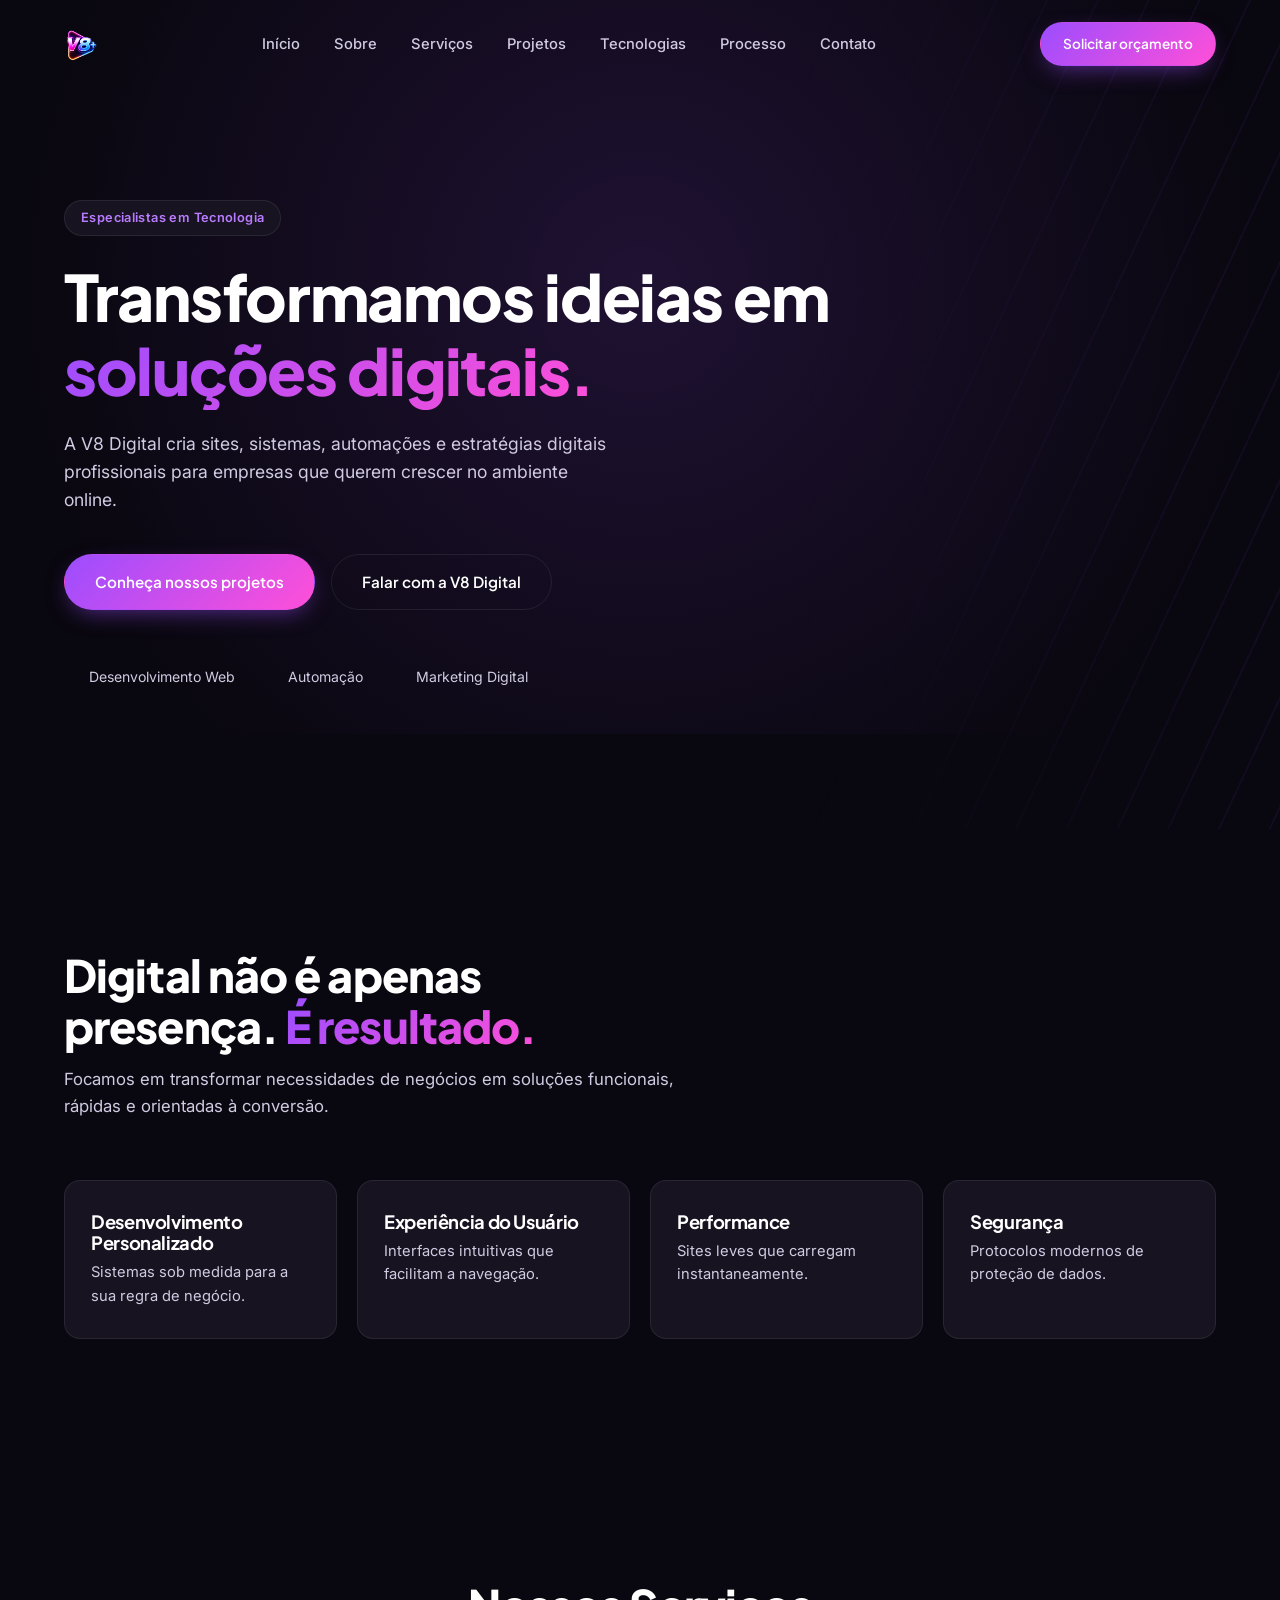
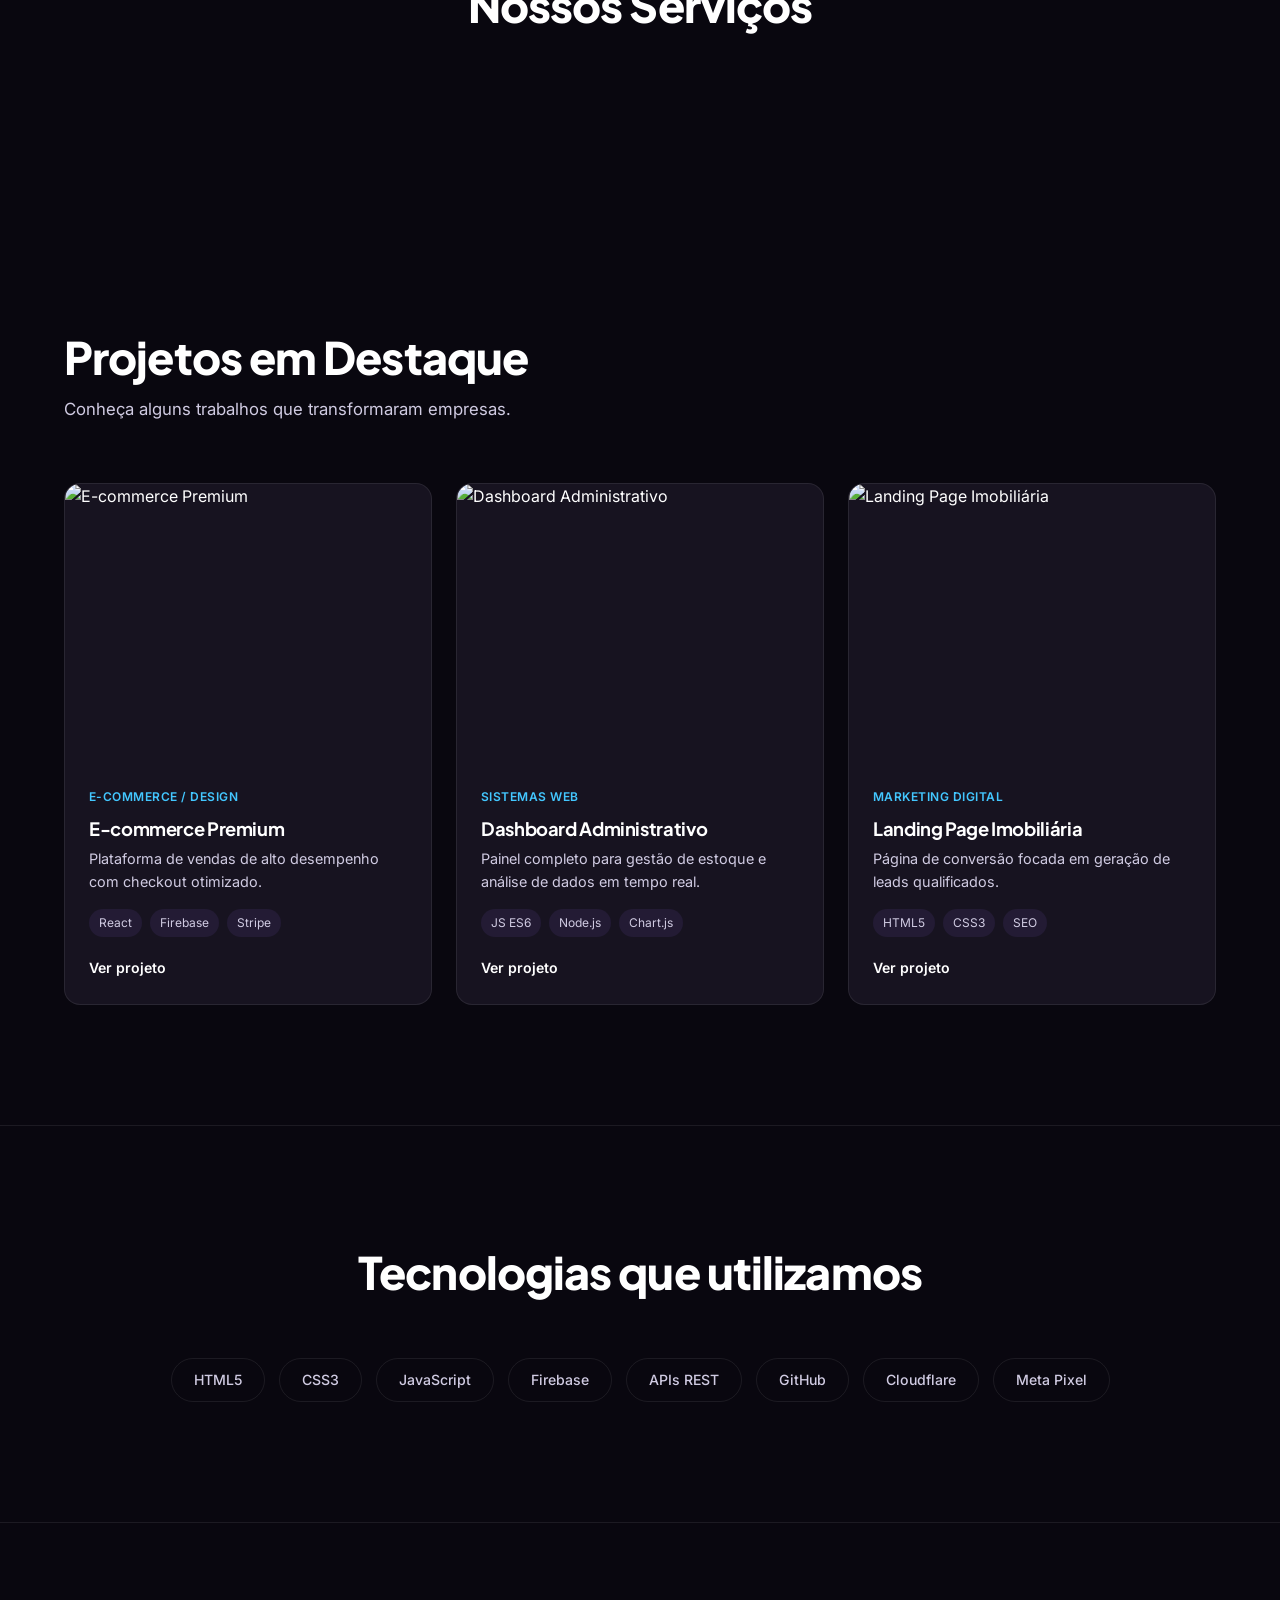
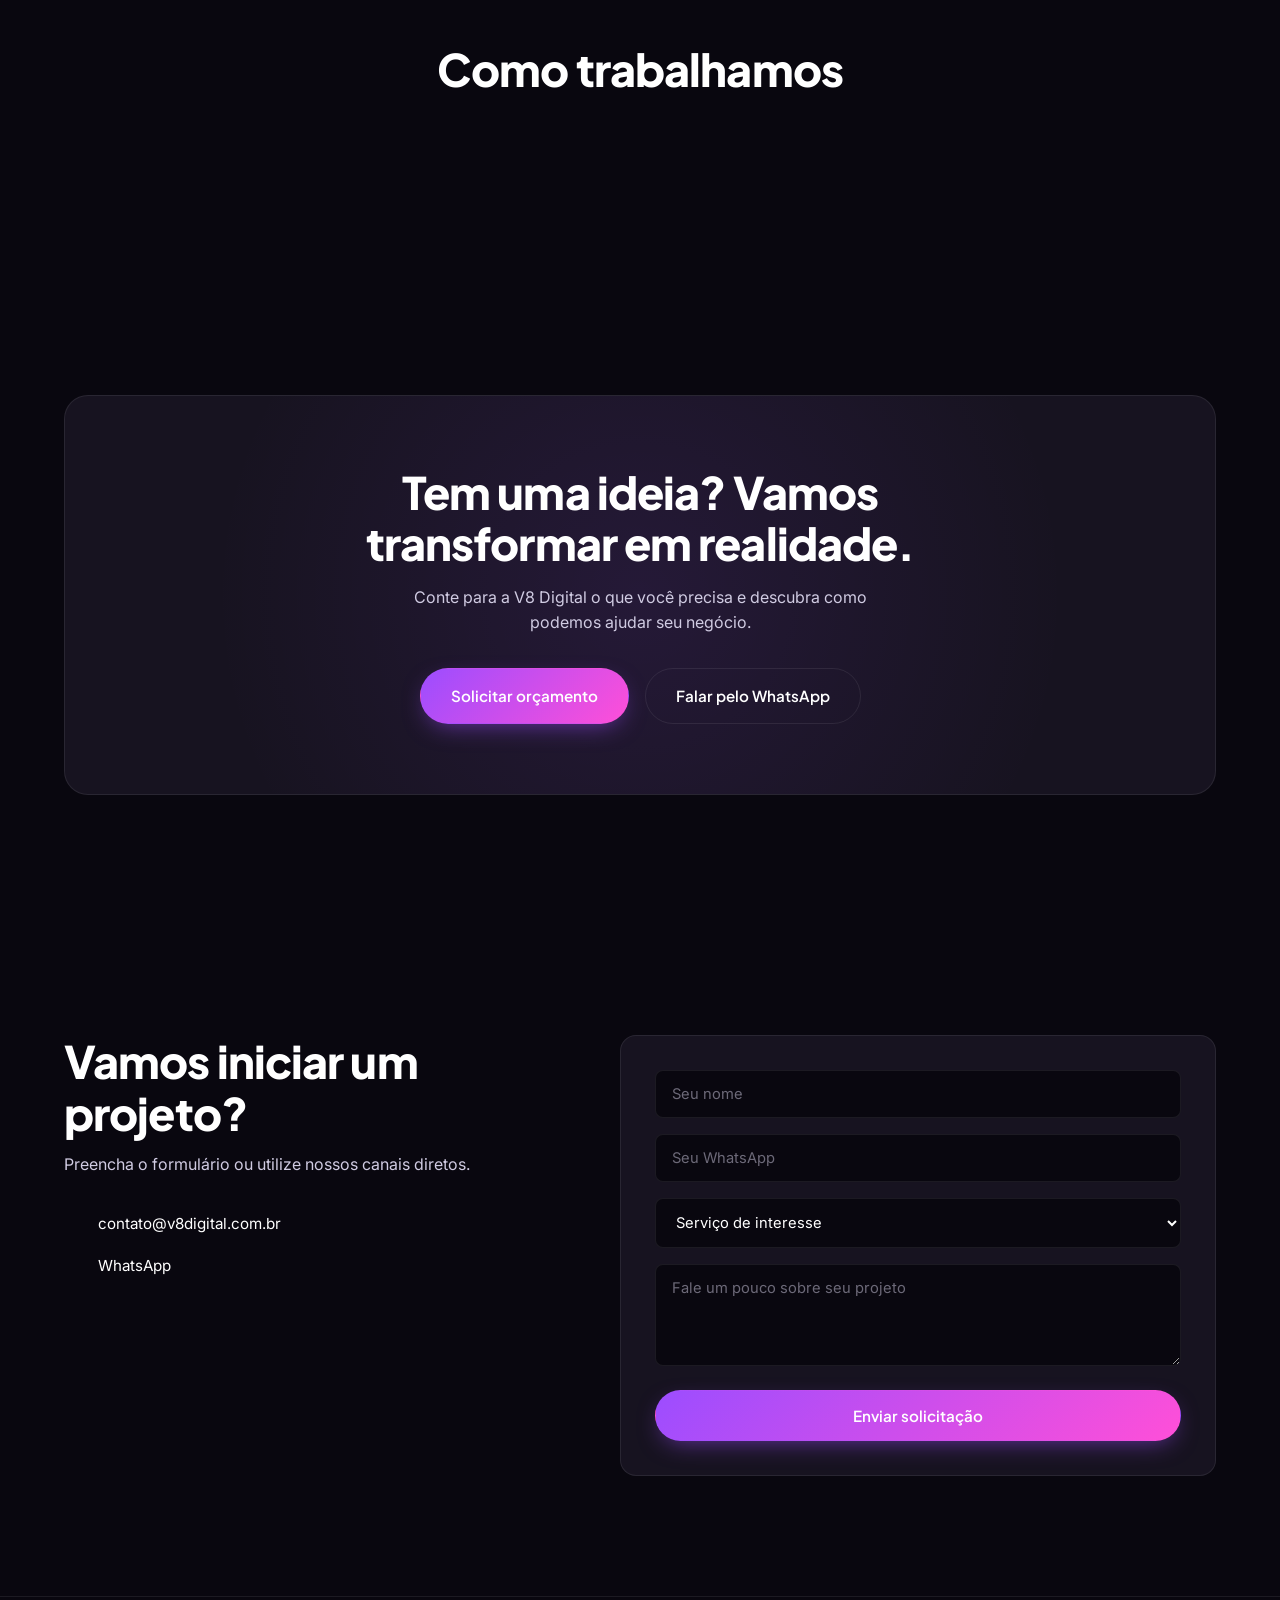
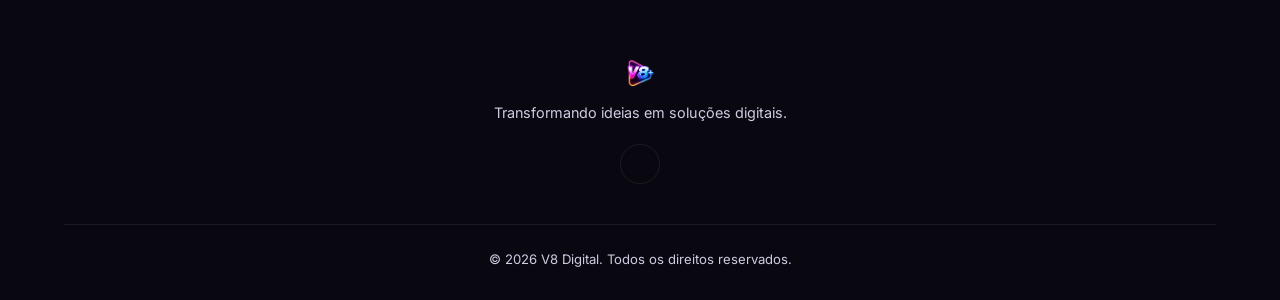
==== index.html @ ffab00d4 "Add files via upload" ====
<!DOCTYPE html>
<html lang="pt-br">
<head>
    <meta charset="UTF-8">
    <meta name="viewport" content="width=device-width, initial-scale=1.0">
    <title>V8 Digital | Transformando ideias em soluções digitais</title>
    <meta name="description" content="A V8 Digital cria sites, sistemas, automações e estratégias digitais profissionais para empresas que querem crescer no ambiente online.">
    
    <!-- Favicon -->
    <link rel="icon" type="image/png" href="assets/logo/v8p.png">

    <!-- Fonts -->
    <link rel="preconnect" href="https://fonts.googleapis.com">
    <link rel="preconnect" href="https://fonts.gstatic.com" crossorigin>
    <link href="https://fonts.googleapis.com/css2?family=Inter:wght@300;400;600;700&family=Plus+Jakarta+Sans:wght@400;500;700;800&display=swap" rel="stylesheet">

    <!-- CSS -->
    <link rel="stylesheet" href="css/variables.css">
    <link rel="stylesheet" href="css/style.css">
    <link rel="stylesheet" href="css/responsive.css">

    <!-- Icons (Lucide para modernidade) -->
    <script src="https://unpkg.com/lucide@latest"></script>
</head>
<body>

    <header id="header">
        <div class="container">
            <a href="#" class="logo">
                <img src="assets/logo/v8p.png" alt="V8 Digital Logo">
            </a>

            <nav id="nav-menu">
                <ul>
                    <li><a href="#inicio">Início</a></li>
                    <li><a href="#sobre">Sobre</a></li>
                    <li><a href="#servicos">Serviços</a></li>
                    <li><a href="#projetos">Projetos</a></li>
                    <li><a href="#tecnologias">Tecnologias</a></li>
                    <li><a href="#processo">Processo</a></li>
                    <li><a href="#contato">Contato</a></li>
                </ul>
            </nav>

            <div class="header-actions">
                <a href="#contato" class="btn btn-primary btn-sm">Solicitar orçamento</a>
                <button id="menu-toggle" aria-label="Abrir Menu">
                    <span></span>
                    <span></span>
                    <span></span>
                </button>
            </div>
        </div>
    </header>

    <main>
        <!-- HERO SECTION -->
        <section id="inicio" class="hero">
            <div class="hero-bg-glow"></div>
            <div class="container">
                <div class="hero-content">
                    <div class="badge">Especialistas em Tecnologia</div>
                    <h1>Transformamos ideias em <span class="text-gradient">soluções digitais.</span></h1>
                    <p>A V8 Digital cria sites, sistemas, automações e estratégias digitais profissionais para empresas que querem crescer no ambiente online.</p>
                    
                    <div class="hero-btns">
                        <a href="#projetos" class="btn btn-primary">Conheça nossos projetos</a>
                        <a href="#" class="btn btn-outline whatsapp-link">Falar com a V8 Digital</a>
                    </div>

                    <div class="hero-indicators">
                        <span><i data-lucide="check-circle"></i> Desenvolvimento Web</span>
                        <span><i data-lucide="check-circle"></i> Automação</span>
                        <span><i data-lucide="check-circle"></i> Marketing Digital</span>
                    </div>
                </div>
            </div>
        </section>

        <!-- SOBRE -->
        <section id="sobre" class="about section-padding">
            <div class="container">
                <div class="section-header">
                    <h2>Digital não é apenas presença. <span class="text-gradient">É resultado.</span></h2>
                    <p>Focamos em transformar necessidades de negócios em soluções funcionais, rápidas e orientadas à conversão.</p>
                </div>

                <div class="about-grid">
                    <div class="about-card">
                        <i data-lucide="code-2"></i>
                        <h3>Desenvolvimento Personalizado</h3>
                        <p>Sistemas sob medida para a sua regra de negócio.</p>
                    </div>
                    <div class="about-card">
                        <i data-lucide="layout"></i>
                        <h3>Experiência do Usuário</h3>
                        <p>Interfaces intuitivas que facilitam a navegação.</p>
                    </div>
                    <div class="about-card">
                        <i data-lucide="zap"></i>
                        <h3>Performance</h3>
                        <p>Sites leves que carregam instantaneamente.</p>
                    </div>
                    <div class="about-card">
                        <i data-lucide="shield-check"></i>
                        <h3>Segurança</h3>
                        <p>Protocolos modernos de proteção de dados.</p>
                    </div>
                </div>
            </div>
        </section>

        <!-- SERVIÇOS -->
        <section id="servicos" class="services section-padding">
            <div class="container">
                <div class="section-header center">
                    <h2 class="h1">Nossos Serviços</h2>
                </div>
                <div class="services-grid" id="services-container">
                    <!-- Gerado via JS ou estático para SEO -->
                </div>
            </div>
        </section>

        <!-- PROJETOS -->
        <section id="projetos" class="projects section-padding">
            <div class="container">
                <div class="section-header">
                    <h2 class="h1">Projetos em Destaque</h2>
                    <p>Conheça alguns trabalhos que transformaram empresas.</p>
                </div>
                <div class="projects-grid" id="projects-render">
                    <!-- Dinamicamente via projects.js -->
                </div>
            </div>
        </section>

        <!-- TECNOLOGIAS -->
        <section id="tecnologias" class="tech-section section-padding">
            <div class="container">
                <div class="section-header center">
                    <h2>Tecnologias que utilizamos</h2>
                </div>
                <div class="tech-track">
                    <!-- Lista de tecnologias aqui -->
                    <div class="tech-item">HTML5</div>
                    <div class="tech-item">CSS3</div>
                    <div class="tech-item">JavaScript</div>
                    <div class="tech-item">Firebase</div>
                    <div class="tech-item">APIs REST</div>
                    <div class="tech-item">GitHub</div>
                    <div class="tech-item">Cloudflare</div>
                    <div class="tech-item">Meta Pixel</div>
                </div>
            </div>
        </section>

        <!-- PROCESSO -->
        <section id="processo" class="process section-padding">
            <div class="container">
                <div class="section-header center">
                    <h2 class="h1">Como trabalhamos</h2>
                </div>
                <div class="process-steps">
                    <!-- Step items 01 a 06 conforme briefing -->
                </div>
            </div>
        </section>

        <!-- CTA FINAL -->
        <section class="cta-section section-padding">
            <div class="container">
                <div class="cta-box">
                    <h2>Tem uma ideia? Vamos transformar em realidade.</h2>
                    <p>Conte para a V8 Digital o que você precisa e descubra como podemos ajudar seu negócio.</p>
                    <div class="cta-actions">
                        <a href="#contato" class="btn btn-primary">Solicitar orçamento</a>
                        <a href="#" class="btn btn-outline whatsapp-link">Falar pelo WhatsApp</a>
                    </div>
                </div>
            </div>
        </section>

        <!-- CONTATO -->
        <section id="contato" class="contact section-padding">
            <div class="container">
                <div class="contact-grid">
                    <div class="contact-info">
                        <h2>Vamos iniciar um projeto?</h2>
                        <p>Preencha o formulário ou utilize nossos canais diretos.</p>
                        
                        <div class="info-list">
                            <div class="info-item">
                                <i data-lucide="mail"></i>
                                <span id="contact-email">contato@v8digital.com.br</span>
                            </div>
                            <div class="info-item">
                                <i data-lucide="message-circle"></i>
                                <span id="contact-whatsapp">WhatsApp</span>
                            </div>
                        </div>
                    </div>

                    <form id="contact-form" class="form">
                        <div class="form-group">
                            <input type="text" name="nome" placeholder="Seu nome" required>
                        </div>
                        <div class="form-group">
                            <input type="text" name="whatsapp" placeholder="Seu WhatsApp" required>
                        </div>
                        <div class="form-group">
                            <select name="servico" required>
                                <option value="" disabled selected>Serviço de interesse</option>
                                <option value="Site">Site Profissional</option>
                                <option value="Sistema">Sistema Web</option>
                                <option value="Automacao">Automação</option>
                                <option value="Marketing">Marketing Digital</option>
                            </select>
                        </div>
                        <div class="form-group">
                            <textarea name="mensagem" placeholder="Fale um pouco sobre seu projeto" rows="4" required></textarea>
                        </div>
                        <button type="submit" class="btn btn-primary w-full">Enviar solicitação</button>
                    </form>
                </div>
            </div>
        </section>
    </main>

    <footer class="footer">
        <div class="container">
            <div class="footer-top">
                <img src="assets/logo/v8p.png" alt="V8 Digital" class="footer-logo">
                <p>Transformando ideias em soluções digitais.</p>
                <div class="social-links">
                    <a href="#" class="instagram-link"><i data-lucide="instagram"></i></a>
                </div>
            </div>
            <div class="footer-bottom">
                <p>&copy; 2026 V8 Digital. Todos os direitos reservados.</p>
            </div>
        </div>
    </footer>

    <!-- Scripts -->
    <script src="js/config.js"></script>
    <script src="js/projects.js"></script>
    <script src="js/main.js"></script>
    <script>
        lucide.createIcons();
    </script>
</body>
</html>
---- css/variables.css ----
:root {
    /* Cores Principais */
    --primary: #9C4DFF;
    --primary-light: #B97CFF;
    --accent-pink: #FF4FD8;
    --accent-blue: #43C7FF;
    
    /* Neutros e Backgrounds */
    --bg-dark: #09070F;
    --surface: #171320;
    --surface-light: #231B34;
    --white: #FFFFFF;
    --text-secondary: #D0CBE2;
    --border: rgba(255, 255, 255, 0.08);

    /* Gradientes */
    --gradient-main: linear-gradient(135deg, var(--primary) 0%, var(--accent-pink) 100%);
    --gradient-glow: radial-gradient(circle at center, rgba(156, 77, 255, 0.15) 0%, transparent 70%);

    /* Espaçamentos e Raio */
    --radius-lg: 16px;
    --radius-md: 8px;
    --container-max: 1200px;
    --transition: all 0.3s cubic-bezier(0.4, 0, 0.2, 1);
}
---- css/style.css ----
/* ==========================================================================
   V8 Digital — Reset & Base
   ========================================================================== */
*, *::before, *::after { box-sizing: border-box; margin: 0; padding: 0; }

html { scroll-behavior: smooth; }

body {
    background: var(--bg-dark);
    color: var(--white);
    font-family: 'Inter', sans-serif;
    font-weight: 400;
    line-height: 1.6;
    overflow-x: hidden;
    -webkit-font-smoothing: antialiased;
}

img { max-width: 100%; display: block; }

a { color: inherit; text-decoration: none; }

ul { list-style: none; }

h1, h2, h3 {
    font-family: 'Plus Jakarta Sans', sans-serif;
    font-weight: 800;
    letter-spacing: -0.02em;
    line-height: 1.15;
}

h1 { font-size: clamp(2.4rem, 5vw, 4.2rem); }
h2, .h1 { font-size: clamp(1.9rem, 3.5vw, 2.8rem); }
h3 { font-size: 1.15rem; font-weight: 700; }

p { color: var(--text-secondary); }

.container {
    max-width: var(--container-max);
    margin: 0 auto;
    padding: 0 24px;
}

.section-padding { padding: 120px 0; }

.text-gradient {
    background: var(--gradient-main);
    -webkit-background-clip: text;
    background-clip: text;
    color: transparent;
}

:focus-visible {
    outline: 2px solid var(--accent-blue);
    outline-offset: 3px;
    border-radius: 4px;
}

@media (prefers-reduced-motion: reduce) {
    *, *::before, *::after {
        animation-duration: 0.001ms !important;
        animation-iteration-count: 1 !important;
        transition-duration: 0.001ms !important;
        scroll-behavior: auto !important;
    }
}

/* ==========================================================================
   Botões
   ========================================================================== */
.btn {
    display: inline-flex;
    align-items: center;
    justify-content: center;
    gap: 8px;
    padding: 15px 30px;
    border-radius: 999px;
    font-weight: 600;
    font-size: 0.95rem;
    font-family: 'Plus Jakarta Sans', sans-serif;
    transition: var(--transition);
    border: 1px solid transparent;
    cursor: pointer;
    white-space: nowrap;
}

.btn-primary {
    background: var(--gradient-main);
    color: var(--white);
    box-shadow: 0 8px 24px -8px rgba(156, 77, 255, 0.6);
}

.btn-primary:hover {
    transform: translateY(-2px);
    box-shadow: 0 12px 32px -8px rgba(255, 79, 216, 0.55);
}

.btn-outline {
    background: transparent;
    border-color: var(--border);
    color: var(--white);
}

.btn-outline:hover {
    border-color: var(--primary-light);
    background: rgba(156, 77, 255, 0.08);
}

.btn-sm { padding: 10px 22px; font-size: 0.85rem; }
.w-full { width: 100%; }

/* ==========================================================================
   Header
   ========================================================================== */
#header {
    position: fixed;
    top: 0; left: 0; right: 0;
    z-index: 100;
    padding: 22px 0;
    transition: var(--transition);
    border-bottom: 1px solid transparent;
}

#header.scrolled {
    padding: 14px 0;
    background: rgba(9, 7, 15, 0.85);
    backdrop-filter: blur(14px);
    border-bottom: 1px solid var(--border);
}

#header .container {
    display: flex;
    align-items: center;
    justify-content: space-between;
}

.logo img { height: 34px; width: auto; }

#nav-menu ul {
    display: flex;
    gap: 34px;
}

#nav-menu a {
    font-size: 0.92rem;
    font-weight: 500;
    color: var(--text-secondary);
    position: relative;
    transition: var(--transition);
}

#nav-menu a::after {
    content: '';
    position: absolute;
    left: 0; bottom: -6px;
    width: 0; height: 2px;
    background: var(--gradient-main);
    transition: var(--transition);
}

#nav-menu a:hover { color: var(--white); }
#nav-menu a:hover::after { width: 100%; }

.header-actions { display: flex; align-items: center; gap: 20px; }

#menu-toggle {
    display: none;
    flex-direction: column;
    gap: 5px;
    background: none;
    border: none;
    cursor: pointer;
    padding: 6px;
}

#menu-toggle span {
    width: 24px;
    height: 2px;
    background: var(--white);
    border-radius: 2px;
    transition: var(--transition);
}

/* ==========================================================================
   Hero
   ========================================================================== */
.hero {
    position: relative;
    padding: 200px 0 140px;
    overflow: hidden;
}

.hero-bg-glow {
    position: absolute;
    inset: -20% -10% auto -10%;
    height: 900px;
    background: var(--gradient-glow);
    pointer-events: none;
    z-index: 0;
}

.hero::after {
    content: '';
    position: absolute;
    top: 0; right: -10%;
    width: 60%;
    height: 100%;
    background-image: repeating-linear-gradient(
        115deg,
        rgba(156, 77, 255, 0.09) 0px,
        rgba(156, 77, 255, 0.09) 2px,
        transparent 2px,
        transparent 46px
    );
    mask-image: linear-gradient(to left, black, transparent 80%);
    pointer-events: none;
    z-index: 0;
}

.hero-content {
    position: relative;
    z-index: 1;
    max-width: 780px;
}

.badge {
    display: inline-block;
    padding: 7px 16px;
    border-radius: 999px;
    border: 1px solid var(--border);
    background: var(--surface);
    font-size: 0.8rem;
    font-weight: 600;
    letter-spacing: 0.03em;
    color: var(--primary-light);
    margin-bottom: 24px;
}

.hero h1 { margin-bottom: 22px; }

.hero p {
    font-size: 1.1rem;
    max-width: 560px;
    margin-bottom: 40px;
}

.hero-btns { display: flex; gap: 16px; flex-wrap: wrap; margin-bottom: 56px; }

.hero-indicators {
    display: flex;
    gap: 28px;
    flex-wrap: wrap;
}

.hero-indicators span {
    display: flex;
    align-items: center;
    gap: 8px;
    font-size: 0.88rem;
    color: var(--text-secondary);
}

.hero-indicators i {
    width: 17px; height: 17px;
    color: var(--accent-blue);
}

/* ==========================================================================
   Section headers
   ========================================================================== */
.section-header { max-width: 620px; margin-bottom: 60px; }
.section-header p { margin-top: 14px; font-size: 1.05rem; }
.section-header.center { max-width: 620px; margin-left: auto; margin-right: auto; text-align: center; }

/* ==========================================================================
   Sobre
   ========================================================================== */
.about-grid {
    display: grid;
    grid-template-columns: repeat(4, 1fr);
    gap: 20px;
}

.about-card {
    background: var(--surface);
    border: 1px solid var(--border);
    border-radius: var(--radius-lg);
    padding: 30px 26px;
    transition: var(--transition);
}

.about-card:hover {
    transform: translateY(-4px);
    border-color: rgba(156, 77, 255, 0.4);
    background: var(--surface-light);
}

.about-card i {
    width: 26px; height: 26px;
    color: var(--accent-pink);
    margin-bottom: 18px;
}

.about-card h3 { margin-bottom: 8px; }
.about-card p { font-size: 0.92rem; }

/* ==========================================================================
   Serviços
   ========================================================================== */
.services-grid {
    display: grid;
    grid-template-columns: repeat(3, 1fr);
    gap: 24px;
}

.service-card {
    background: var(--surface);
    border: 1px solid var(--border);
    border-radius: var(--radius-lg);
    padding: 34px 28px;
    transition: var(--transition);
}

.service-card:hover {
    border-color: rgba(255, 79, 216, 0.35);
    transform: translateY(-4px);
}

.service-card i {
    width: 28px; height: 28px;
    color: var(--primary-light);
    margin-bottom: 20px;
}

.service-card h3 { margin-bottom: 10px; }
.service-card p { font-size: 0.92rem; }

/* ==========================================================================
   Projetos
   ========================================================================== */
.projects-grid {
    display: grid;
    grid-template-columns: repeat(3, 1fr);
    gap: 24px;
}

.project-card {
    background: var(--surface);
    border: 1px solid var(--border);
    border-radius: var(--radius-lg);
    overflow: hidden;
    transition: var(--transition);
}

.project-card:hover {
    transform: translateY(-6px);
    border-color: rgba(67, 199, 255, 0.4);
}

.project-img { aspect-ratio: 4 / 3; overflow: hidden; }
.project-img img { width: 100%; height: 100%; object-fit: cover; transition: var(--transition); }
.project-card:hover .project-img img { transform: scale(1.06); }

.project-info { padding: 24px; }

.category {
    font-size: 0.75rem;
    font-weight: 600;
    letter-spacing: 0.04em;
    text-transform: uppercase;
    color: var(--accent-blue);
}

.project-info h3 { margin: 10px 0 8px; }
.project-info p { font-size: 0.9rem; margin-bottom: 16px; }

.tech-tags { display: flex; flex-wrap: wrap; gap: 8px; margin-bottom: 18px; }

.tech-tags span {
    font-size: 0.75rem;
    padding: 4px 10px;
    border-radius: 999px;
    background: var(--surface-light);
    color: var(--text-secondary);
}

.btn-text {
    display: inline-flex;
    align-items: center;
    gap: 6px;
    font-size: 0.88rem;
    font-weight: 600;
    color: var(--white);
}

.btn-text i { width: 15px; height: 15px; transition: var(--transition); }
.btn-text:hover i { transform: translateX(4px); }

/* ==========================================================================
   Tecnologias
   ========================================================================== */
.tech-section { border-top: 1px solid var(--border); border-bottom: 1px solid var(--border); }

.tech-track {
    display: flex;
    flex-wrap: wrap;
    justify-content: center;
    gap: 14px;
}

.tech-item {
    padding: 10px 22px;
    border-radius: 999px;
    border: 1px solid var(--border);
    font-size: 0.88rem;
    font-weight: 500;
    color: var(--text-secondary);
    transition: var(--transition);
}

.tech-item:hover {
    color: var(--white);
    border-color: var(--primary-light);
    background: var(--surface);
}

/* ==========================================================================
   Processo
   ========================================================================== */
.process-steps {
    display: grid;
    grid-template-columns: repeat(3, 1fr);
    gap: 36px 30px;
}

.process-step { position: relative; padding-top: 8px; border-top: 1px solid var(--border); }

.step-number {
    display: block;
    font-family: 'Plus Jakarta Sans', sans-serif;
    font-weight: 800;
    font-size: 1.6rem;
    background: var(--gradient-main);
    -webkit-background-clip: text;
    background-clip: text;
    color: transparent;
    margin-bottom: 14px;
}

.process-step h3 { margin-bottom: 8px; }
.process-step p { font-size: 0.9rem; }

/* ==========================================================================
   CTA
   ========================================================================== */
.cta-section .container { padding: 0 24px; }

.cta-box {
    background: var(--surface);
    border: 1px solid var(--border);
    border-radius: 24px;
    padding: 70px 50px;
    text-align: center;
    position: relative;
    overflow: hidden;
}

.cta-box::before {
    content: '';
    position: absolute;
    inset: 0;
    background: var(--gradient-glow);
    opacity: 0.7;
}

.cta-box h2, .cta-box p, .cta-actions { position: relative; z-index: 1; }
.cta-box h2 { max-width: 620px; margin: 0 auto 16px; }
.cta-box p { max-width: 480px; margin: 0 auto 32px; }

.cta-actions { display: flex; gap: 16px; justify-content: center; flex-wrap: wrap; }

/* ==========================================================================
   Contato
   ========================================================================== */
.contact-grid {
    display: grid;
    grid-template-columns: 1fr 1.2fr;
    gap: 60px;
    align-items: start;
}

.contact-info h2 { margin-bottom: 14px; }
.contact-info p { margin-bottom: 34px; }

.info-list { display: flex; flex-direction: column; gap: 18px; }

.info-item {
    display: flex;
    align-items: center;
    gap: 14px;
    font-size: 0.95rem;
}

.info-item i {
    width: 20px; height: 20px;
    color: var(--accent-pink);
    flex-shrink: 0;
}

.form {
    display: flex;
    flex-direction: column;
    gap: 16px;
    background: var(--surface);
    border: 1px solid var(--border);
    border-radius: var(--radius-lg);
    padding: 34px;
}

.form-group input,
.form-group select,
.form-group textarea {
    width: 100%;
    background: var(--bg-dark);
    border: 1px solid var(--border);
    border-radius: var(--radius-md);
    padding: 14px 16px;
    color: var(--white);
    font-family: 'Inter', sans-serif;
    font-size: 0.92rem;
    transition: var(--transition);
}

.form-group textarea { resize: vertical; min-height: 100px; }

.form-group input::placeholder,
.form-group textarea::placeholder { color: rgba(208, 203, 226, 0.5); }

.form-group input:focus,
.form-group select:focus,
.form-group textarea:focus {
    outline: none;
    border-color: var(--primary-light);
}

.form-group select { color-scheme: dark; cursor: pointer; }

/* ==========================================================================
   Footer
   ========================================================================== */
.footer { border-top: 1px solid var(--border); padding: 60px 0 30px; }

.footer-top { text-align: center; margin-bottom: 40px; }
.footer-logo { height: 30px; margin: 0 auto 14px; }
.footer-top p { max-width: 340px; margin: 0 auto; font-size: 0.9rem; }

.social-links {
    display: flex;
    justify-content: center;
    gap: 14px;
    margin-top: 20px;
}

.social-links a {
    width: 40px; height: 40px;
    display: flex;
    align-items: center;
    justify-content: center;
    border-radius: 50%;
    border: 1px solid var(--border);
    transition: var(--transition);
}

.social-links a:hover { border-color: var(--primary-light); background: var(--surface); }
.social-links i { width: 18px; height: 18px; }

.footer-bottom {
    text-align: center;
    padding-top: 24px;
    border-top: 1px solid var(--border);
    font-size: 0.82rem;
    color: var(--text-secondary);
}
---- css/responsive.css ----
/* Tablet */
@media (max-width: 1024px) {
    .about-grid { grid-template-columns: repeat(2, 1fr); }
    .services-grid { grid-template-columns: repeat(2, 1fr); }
    .projects-grid { grid-template-columns: repeat(2, 1fr); }
    .process-steps { grid-template-columns: repeat(2, 1fr); }
    .contact-grid { grid-template-columns: 1fr; gap: 44px; }
}

/* Mobile nav + geral */
@media (max-width: 860px) {
    .section-padding { padding: 80px 0; }

    #nav-menu {
        position: fixed;
        top: 0; right: -100%;
        width: 78%;
        max-width: 320px;
        height: 100vh;
        background: var(--surface);
        border-left: 1px solid var(--border);
        padding: 100px 32px;
        transition: var(--transition);
    }

    #nav-menu.active { right: 0; }

    #nav-menu ul { flex-direction: column; gap: 26px; }

    .header-actions .btn-sm { display: none; }

    #menu-toggle { display: flex; z-index: 101; }

    #menu-toggle.active span:nth-child(1) { transform: translateY(7px) rotate(45deg); }
    #menu-toggle.active span:nth-child(2) { opacity: 0; }
    #menu-toggle.active span:nth-child(3) { transform: translateY(-7px) rotate(-45deg); }

    .hero { padding: 150px 0 90px; }
    .hero-btns { flex-direction: column; align-items: stretch; }
    .hero-btns .btn { width: 100%; }

    .about-grid { grid-template-columns: 1fr; }
    .services-grid { grid-template-columns: 1fr; }
    .projects-grid { grid-template-columns: 1fr; }
    .process-steps { grid-template-columns: 1fr; }

    .cta-box { padding: 50px 26px; }
    .form { padding: 26px; }
}

/* Small mobile */
@media (max-width: 480px) {
    .container { padding: 0 18px; }
    .hero-indicators { flex-direction: column; gap: 12px; }
    .tech-track { gap: 10px; }
    .tech-item { padding: 8px 16px; font-size: 0.8rem; }
}
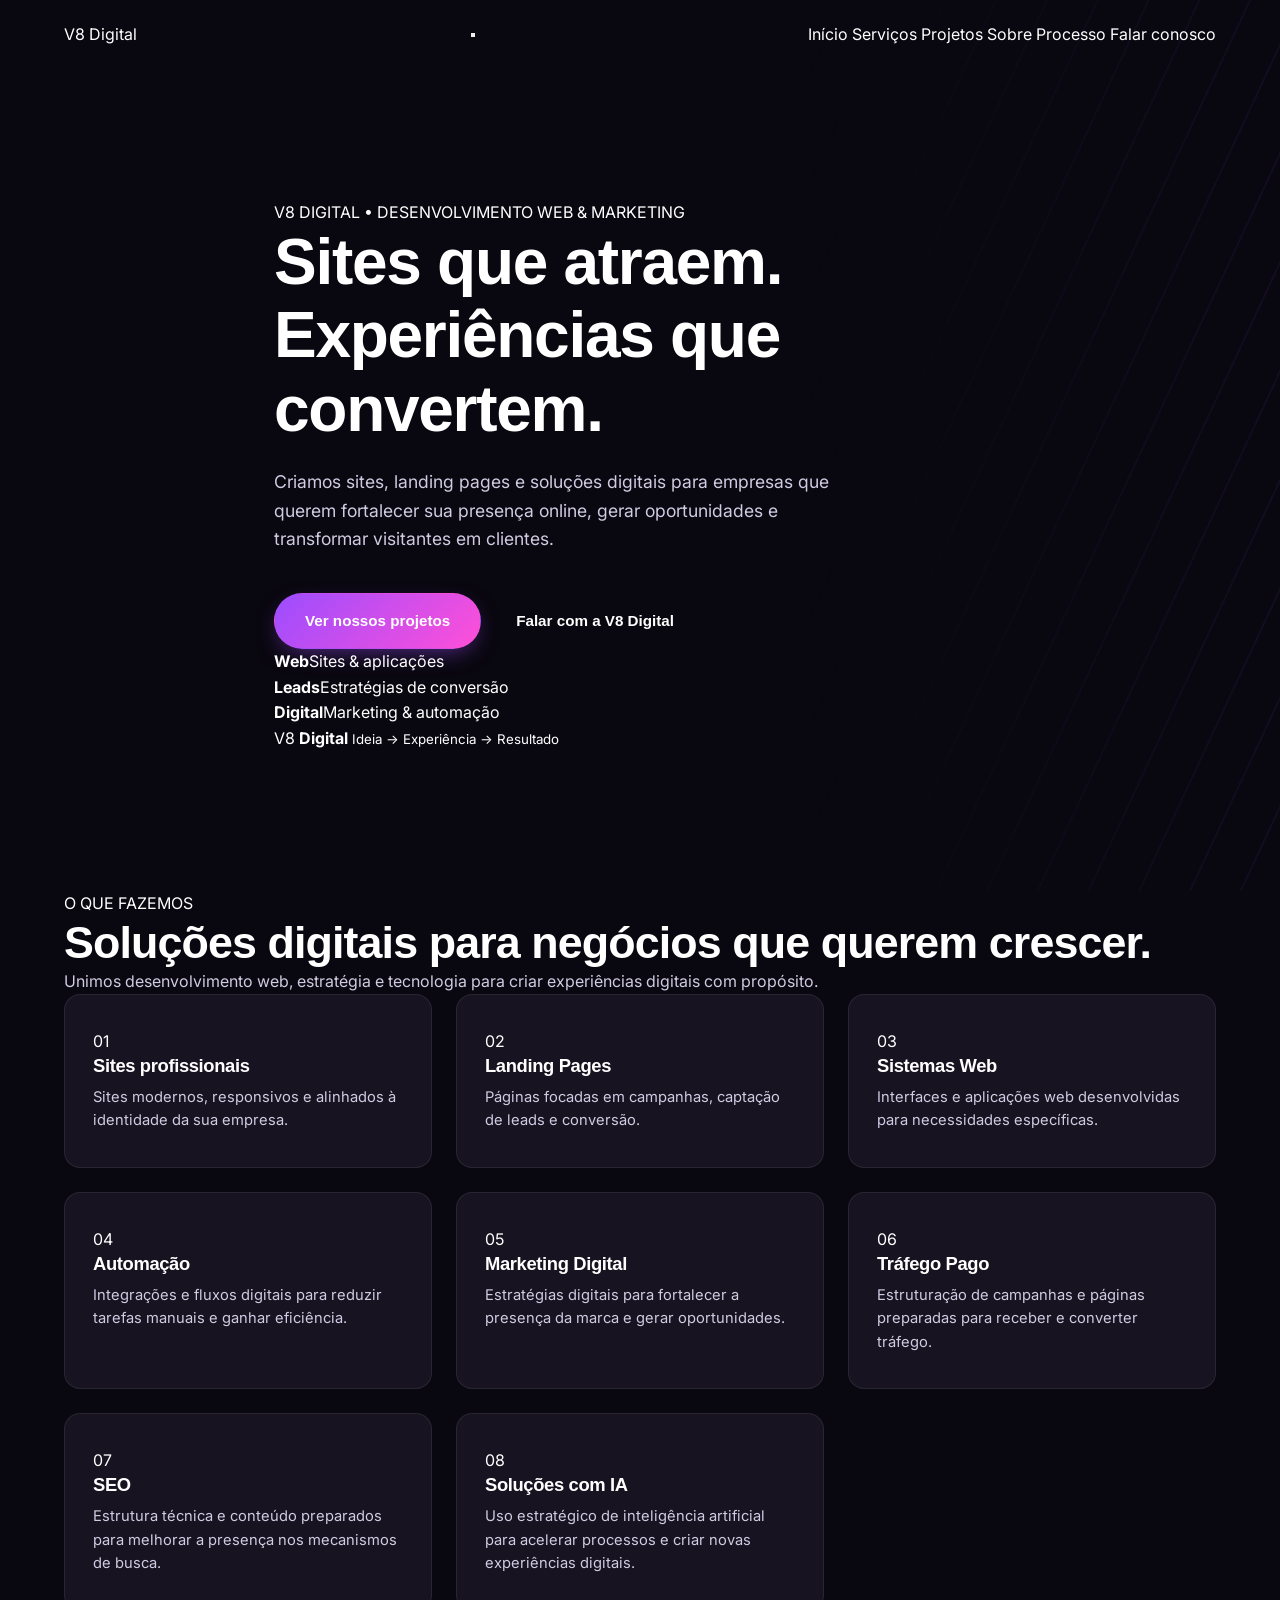
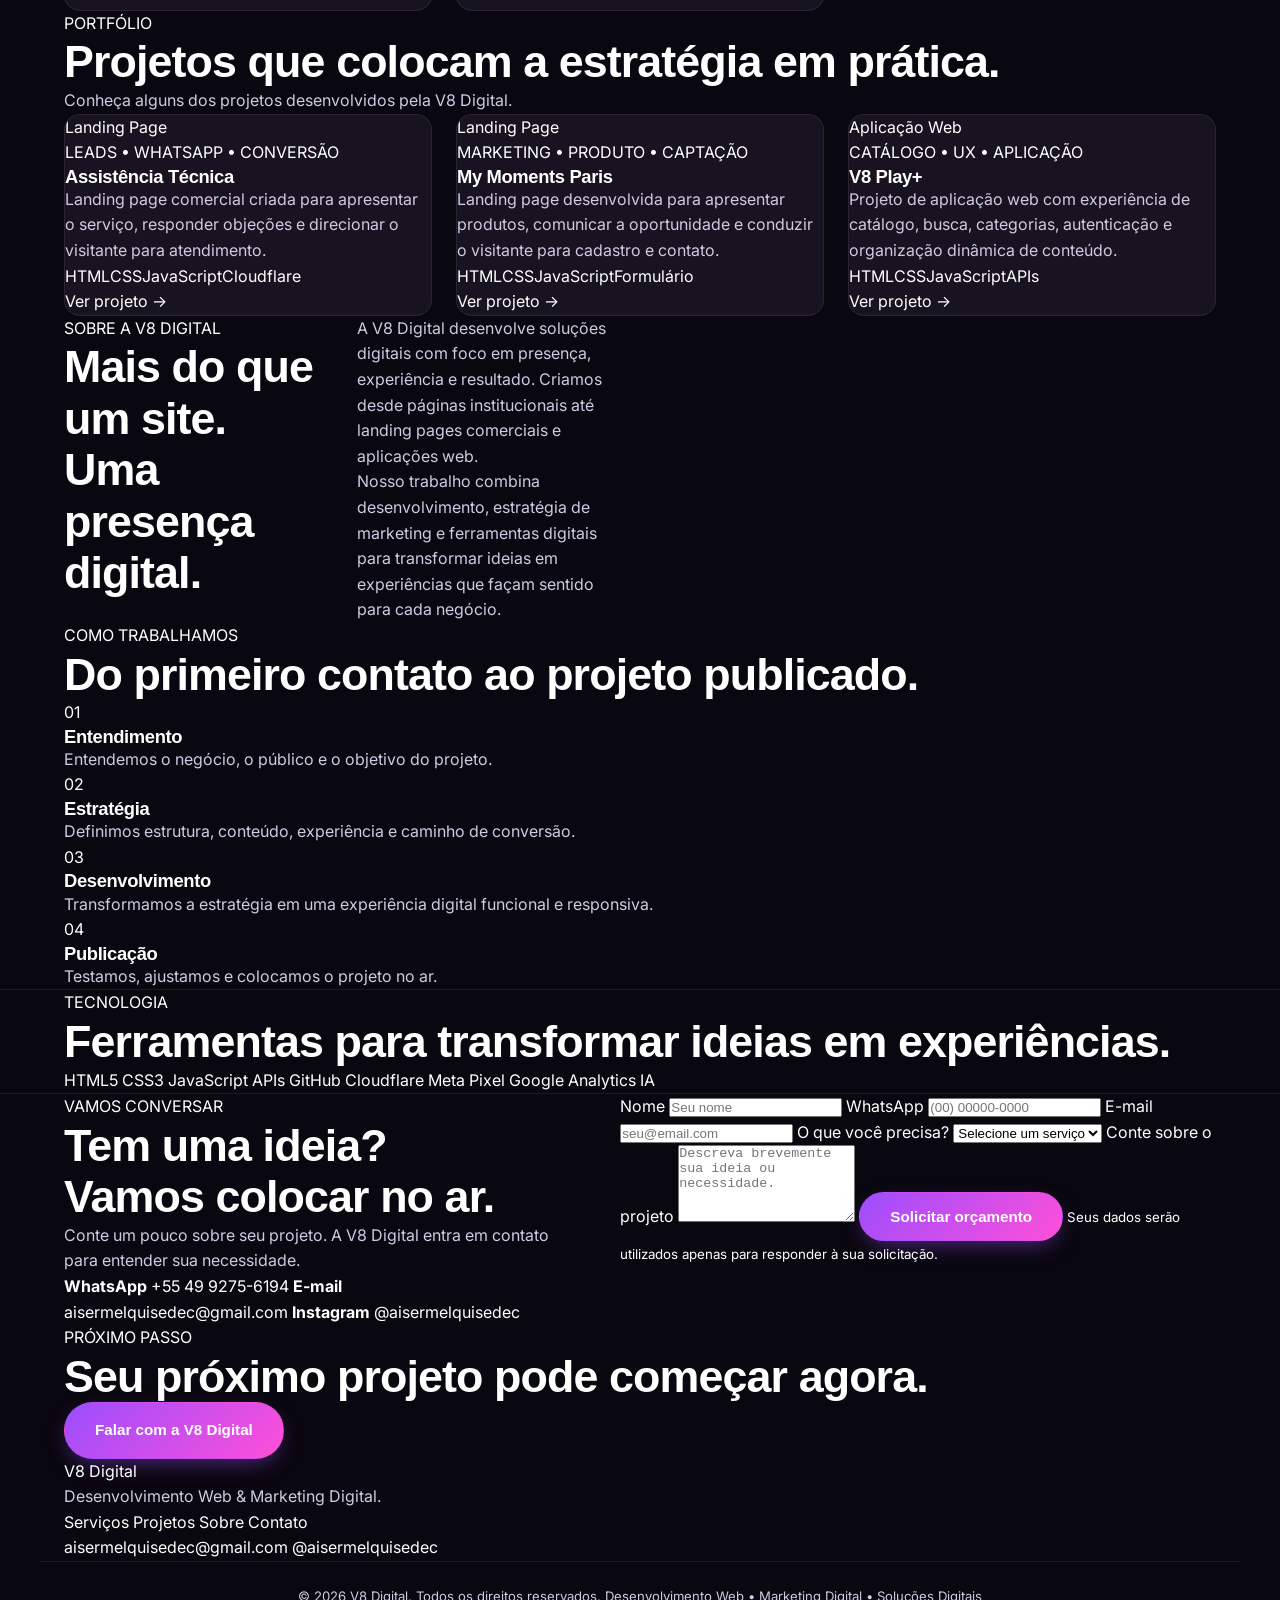
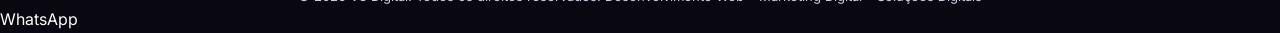
==== commit a8d11de2: "Refactor index.html for SEO and branding improvements Updated HTML structure and meta tags for SEO a" ====
--- a/index.html
+++ b/index.html
@@ -1,253 +1,444 @@
 <!DOCTYPE html>
-<html lang="pt-br">
+<html lang="pt-BR">
 <head>
-    <meta charset="UTF-8">
-    <meta name="viewport" content="width=device-width, initial-scale=1.0">
-    <title>V8 Digital | Transformando ideias em soluções digitais</title>
-    <meta name="description" content="A V8 Digital cria sites, sistemas, automações e estratégias digitais profissionais para empresas que querem crescer no ambiente online.">
-    
-    <!-- Favicon -->
-    <link rel="icon" type="image/png" href="assets/logo/v8p.png">
-
-    <!-- Fonts -->
-    <link rel="preconnect" href="https://fonts.googleapis.com">
-    <link rel="preconnect" href="https://fonts.gstatic.com" crossorigin>
-    <link href="https://fonts.googleapis.com/css2?family=Inter:wght@300;400;600;700&family=Plus+Jakarta+Sans:wght@400;500;700;800&display=swap" rel="stylesheet">
-
-    <!-- CSS -->
-    <link rel="stylesheet" href="css/variables.css">
-    <link rel="stylesheet" href="css/style.css">
-    <link rel="stylesheet" href="css/responsive.css">
-
-    <!-- Icons (Lucide para modernidade) -->
-    <script src="https://unpkg.com/lucide@latest"></script>
+  <meta charset="UTF-8">
+  <meta name="viewport" content="width=device-width, initial-scale=1.0">
+
+  <title>V8 Digital | Desenvolvimento Web & Marketing Digital</title>
+  <meta name="description" content="A V8 Digital cria sites profissionais, landing pages, sistemas web, automações, estratégias de marketing digital, tráfego pago e soluções com IA para empresas que querem crescer online.">
+  <meta name="keywords" content="V8 Digital, criação de sites, landing pages, marketing digital, tráfego pago, sistemas web, automação, inteligência artificial">
+  <meta name="author" content="V8 Digital">
+  <meta name="robots" content="index, follow">
+  <meta name="theme-color" content="#08080d">
+
+  <link rel="canonical" href="https://v8digital.pages.dev/">
+  <link rel="icon" href="assets/logo/logo.png">
+
+  <meta property="og:type" content="website">
+  <meta property="og:locale" content="pt_BR">
+  <meta property="og:title" content="V8 Digital | Desenvolvimento Web & Marketing Digital">
+  <meta property="og:description" content="Sites, landing pages e soluções digitais pensadas para presença, leads e vendas.">
+  <meta property="og:url" content="https://v8digital.pages.dev/">
+  <meta property="og:site_name" content="V8 Digital">
+
+  <meta name="twitter:card" content="summary_large_image">
+  <meta name="twitter:title" content="V8 Digital | Desenvolvimento Web & Marketing Digital">
+  <meta name="twitter:description" content="Soluções digitais para empresas que querem crescer online.">
+
+  <link rel="preconnect" href="https://fonts.googleapis.com">
+  <link rel="preconnect" href="https://fonts.gstatic.com" crossorigin>
+  <link href="https://fonts.googleapis.com/css2?family=Inter:wght@400;500;600;700;800&display=swap" rel="stylesheet">
+
+  <link rel="stylesheet" href="css/variables.css">
+  <link rel="stylesheet" href="css/style.css">
+  <link rel="stylesheet" href="css/responsive.css">
+
+  <script type="application/ld+json">
+  {
+    "@context": "https://schema.org",
+    "@type": "ProfessionalService",
+    "name": "V8 Digital",
+    "url": "https://v8digital.pages.dev/",
+    "email": "aisermelquisedec@gmail.com",
+    "sameAs": [
+      "https://www.instagram.com/aisermelquisedec/"
+    ],
+    "description": "Desenvolvimento web, landing pages, marketing digital, automações, tráfego pago e soluções com IA."
+  }
+  </script>
 </head>
+
 <body>
 
-    <header id="header">
-        <div class="container">
-            <a href="#" class="logo">
-                <img src="assets/logo/v8p.png" alt="V8 Digital Logo">
+  <header class="site-header" id="header">
+    <div class="container nav-container">
+      <a href="#inicio" class="logo" aria-label="V8 Digital - início">
+        <span class="logo-mark">V8</span>
+        <span class="logo-text">Digital</span>
+      </a>
+
+      <button class="menu-toggle" id="menuToggle" aria-label="Abrir menu" aria-expanded="false" aria-controls="mainNav">
+        <span></span><span></span><span></span>
+      </button>
+
+      <nav class="main-nav" id="mainNav" aria-label="Navegação principal">
+        <a href="#inicio">Início</a>
+        <a href="#servicos">Serviços</a>
+        <a href="#projetos">Projetos</a>
+        <a href="#sobre">Sobre</a>
+        <a href="#processo">Processo</a>
+        <a href="#contato" class="nav-cta">Falar conosco</a>
+      </nav>
+    </div>
+  </header>
+
+  <main>
+
+    <section class="hero" id="inicio">
+      <div class="container hero-content">
+        <div class="hero-copy">
+          <span class="eyebrow">V8 DIGITAL • DESENVOLVIMENTO WEB & MARKETING</span>
+
+          <h1>
+            Sites que atraem.
+            <span>Experiências que convertem.</span>
+          </h1>
+
+          <p>
+            Criamos sites, landing pages e soluções digitais para empresas
+            que querem fortalecer sua presença online, gerar oportunidades
+            e transformar visitantes em clientes.
+          </p>
+
+          <div class="hero-actions">
+            <a href="#projetos" class="btn btn-primary">Ver nossos projetos</a>
+            <a href="https://wa.me/54992756194?text=Olá%20V8%20Digital!%20Quero%20conhecer%20os%20serviços%20e%20fazer%20um%20orçamento." class="btn btn-secondary" target="_blank" rel="noopener noreferrer">Falar com a V8 Digital</a>
+          </div>
+
+          <div class="hero-proof">
+            <div><strong>Web</strong><span>Sites & aplicações</span></div>
+            <div><strong>Leads</strong><span>Estratégias de conversão</span></div>
+            <div><strong>Digital</strong><span>Marketing & automação</span></div>
+          </div>
+        </div>
+
+        <div class="hero-visual" aria-hidden="true">
+          <div class="hero-orbit orbit-one"></div>
+          <div class="hero-orbit orbit-two"></div>
+          <div class="hero-card">
+            <span>V8</span>
+            <strong>Digital</strong>
+            <small>Ideia → Experiência → Resultado</small>
+          </div>
+        </div>
+      </div>
+    </section>
+
+    <section class="section services-section" id="servicos">
+      <div class="container">
+        <div class="section-heading">
+          <span class="eyebrow">O QUE FAZEMOS</span>
+          <h2>Soluções digitais para <span>negócios que querem crescer.</span></h2>
+          <p>Unimos desenvolvimento web, estratégia e tecnologia para criar experiências digitais com propósito.</p>
+        </div>
+
+        <div class="services-grid">
+          <article class="service-card">
+            <span class="service-number">01</span>
+            <h3>Sites profissionais</h3>
+            <p>Sites modernos, responsivos e alinhados à identidade da sua empresa.</p>
+          </article>
+
+          <article class="service-card">
+            <span class="service-number">02</span>
+            <h3>Landing Pages</h3>
+            <p>Páginas focadas em campanhas, captação de leads e conversão.</p>
+          </article>
+
+          <article class="service-card">
+            <span class="service-number">03</span>
+            <h3>Sistemas Web</h3>
+            <p>Interfaces e aplicações web desenvolvidas para necessidades específicas.</p>
+          </article>
+
+          <article class="service-card">
+            <span class="service-number">04</span>
+            <h3>Automação</h3>
+            <p>Integrações e fluxos digitais para reduzir tarefas manuais e ganhar eficiência.</p>
+          </article>
+
+          <article class="service-card">
+            <span class="service-number">05</span>
+            <h3>Marketing Digital</h3>
+            <p>Estratégias digitais para fortalecer a presença da marca e gerar oportunidades.</p>
+          </article>
+
+          <article class="service-card">
+            <span class="service-number">06</span>
+            <h3>Tráfego Pago</h3>
+            <p>Estruturação de campanhas e páginas preparadas para receber e converter tráfego.</p>
+          </article>
+
+          <article class="service-card">
+            <span class="service-number">07</span>
+            <h3>SEO</h3>
+            <p>Estrutura técnica e conteúdo preparados para melhorar a presença nos mecanismos de busca.</p>
+          </article>
+
+          <article class="service-card">
+            <span class="service-number">08</span>
+            <h3>Soluções com IA</h3>
+            <p>Uso estratégico de inteligência artificial para acelerar processos e criar novas experiências digitais.</p>
+          </article>
+        </div>
+      </div>
+    </section>
+
+    <section class="section projects-section" id="projetos">
+      <div class="container">
+        <div class="section-heading section-heading-row">
+          <div>
+            <span class="eyebrow">PORTFÓLIO</span>
+            <h2>Projetos que <span>colocam a estratégia em prática.</span></h2>
+          </div>
+          <p>Conheça alguns dos projetos desenvolvidos pela V8 Digital.</p>
+        </div>
+
+        <div class="projects-grid">
+
+          <article class="project-card">
+            <div class="project-image project-assistencia">
+              <span>Landing Page</span>
+            </div>
+            <div class="project-content">
+              <span class="project-category">LEADS • WHATSAPP • CONVERSÃO</span>
+              <h3>Assistência Técnica</h3>
+              <p>Landing page comercial criada para apresentar o serviço, responder objeções e direcionar o visitante para atendimento.</p>
+              <div class="project-tags">
+                <span>HTML</span><span>CSS</span><span>JavaScript</span><span>Cloudflare</span>
+              </div>
+              <a href="https://assistenciatecnica-eth.pages.dev/" target="_blank" rel="noopener noreferrer" class="project-link">Ver projeto →</a>
+            </div>
+          </article>
+
+          <article class="project-card">
+            <div class="project-image project-moments">
+              <span>Landing Page</span>
+            </div>
+            <div class="project-content">
+              <span class="project-category">MARKETING • PRODUTO • CAPTAÇÃO</span>
+              <h3>My Moments Paris</h3>
+              <p>Landing page desenvolvida para apresentar produtos, comunicar a oportunidade e conduzir o visitante para cadastro e contato.</p>
+              <div class="project-tags">
+                <span>HTML</span><span>CSS</span><span>JavaScript</span><span>Formulário</span>
+              </div>
+              <a href="https://mymonentsparis.pages.dev/" target="_blank" rel="noopener noreferrer" class="project-link">Ver projeto →</a>
+            </div>
+          </article>
+
+          <article class="project-card">
+            <div class="project-image project-play">
+              <span>Aplicação Web</span>
+            </div>
+            <div class="project-content">
+              <span class="project-category">CATÁLOGO • UX • APLICAÇÃO</span>
+              <h3>V8 Play+</h3>
+              <p>Projeto de aplicação web com experiência de catálogo, busca, categorias, autenticação e organização dinâmica de conteúdo.</p>
+              <div class="project-tags">
+                <span>HTML</span><span>CSS</span><span>JavaScript</span><span>APIs</span>
+              </div>
+              <a href="https://v8play.pages.dev/" target="_blank" rel="noopener noreferrer" class="project-link">Ver projeto →</a>
+            </div>
+          </article>
+
+        </div>
+      </div>
+    </section>
+
+    <section class="section about-section" id="sobre">
+      <div class="container about-grid">
+        <div>
+          <span class="eyebrow">SOBRE A V8 DIGITAL</span>
+          <h2>Mais do que um site.<br><span>Uma presença digital.</span></h2>
+        </div>
+
+        <div class="about-copy">
+          <p>
+            A V8 Digital desenvolve soluções digitais com foco em presença,
+            experiência e resultado. Criamos desde páginas institucionais
+            até landing pages comerciais e aplicações web.
+          </p>
+          <p>
+            Nosso trabalho combina desenvolvimento, estratégia de marketing
+            e ferramentas digitais para transformar ideias em experiências
+            que façam sentido para cada negócio.
+          </p>
+        </div>
+      </div>
+    </section>
+
+    <section class="section process-section" id="processo">
+      <div class="container">
+        <div class="section-heading">
+          <span class="eyebrow">COMO TRABALHAMOS</span>
+          <h2>Do primeiro contato ao <span>projeto publicado.</span></h2>
+        </div>
+
+        <div class="process-grid">
+          <article class="process-card">
+            <span>01</span>
+            <h3>Entendimento</h3>
+            <p>Entendemos o negócio, o público e o objetivo do projeto.</p>
+          </article>
+
+          <article class="process-card">
+            <span>02</span>
+            <h3>Estratégia</h3>
+            <p>Definimos estrutura, conteúdo, experiência e caminho de conversão.</p>
+          </article>
+
+          <article class="process-card">
+            <span>03</span>
+            <h3>Desenvolvimento</h3>
+            <p>Transformamos a estratégia em uma experiência digital funcional e responsiva.</p>
+          </article>
+
+          <article class="process-card">
+            <span>04</span>
+            <h3>Publicação</h3>
+            <p>Testamos, ajustamos e colocamos o projeto no ar.</p>
+          </article>
+        </div>
+      </div>
+    </section>
+
+    <section class="section tech-section">
+      <div class="container">
+        <div class="section-heading">
+          <span class="eyebrow">TECNOLOGIA</span>
+          <h2>Ferramentas para transformar <span>ideias em experiências.</span></h2>
+        </div>
+
+        <div class="tech-list">
+          <span>HTML5</span>
+          <span>CSS3</span>
+          <span>JavaScript</span>
+          <span>APIs</span>
+          <span>GitHub</span>
+          <span>Cloudflare</span>
+          <span>Meta Pixel</span>
+          <span>Google Analytics</span>
+          <span>IA</span>
+        </div>
+      </div>
+    </section>
+
+    <section class="section contact-section" id="contato">
+      <div class="container contact-grid">
+        <div class="contact-copy">
+          <span class="eyebrow">VAMOS CONVERSAR</span>
+          <h2>Tem uma ideia?<br><span>Vamos colocar no ar.</span></h2>
+          <p>Conte um pouco sobre seu projeto. A V8 Digital entra em contato para entender sua necessidade.</p>
+
+          <div class="contact-links">
+            <a href="https://wa.me/54992756194?text=Olá%20V8%20Digital!%20Quero%20falar%20sobre%20um%20projeto." target="_blank" rel="noopener noreferrer">
+              <strong>WhatsApp</strong>
+              <span>+55 49 9275-6194</span>
             </a>
-
-            <nav id="nav-menu">
-                <ul>
-                    <li><a href="#inicio">Início</a></li>
-                    <li><a href="#sobre">Sobre</a></li>
-                    <li><a href="#servicos">Serviços</a></li>
-                    <li><a href="#projetos">Projetos</a></li>
-                    <li><a href="#tecnologias">Tecnologias</a></li>
-                    <li><a href="#processo">Processo</a></li>
-                    <li><a href="#contato">Contato</a></li>
-                </ul>
-            </nav>
-
-            <div class="header-actions">
-                <a href="#contato" class="btn btn-primary btn-sm">Solicitar orçamento</a>
-                <button id="menu-toggle" aria-label="Abrir Menu">
-                    <span></span>
-                    <span></span>
-                    <span></span>
-                </button>
-            </div>
-        </div>
-    </header>
-
-    <main>
-        <!-- HERO SECTION -->
-        <section id="inicio" class="hero">
-            <div class="hero-bg-glow"></div>
-            <div class="container">
-                <div class="hero-content">
-                    <div class="badge">Especialistas em Tecnologia</div>
-                    <h1>Transformamos ideias em <span class="text-gradient">soluções digitais.</span></h1>
-                    <p>A V8 Digital cria sites, sistemas, automações e estratégias digitais profissionais para empresas que querem crescer no ambiente online.</p>
-                    
-                    <div class="hero-btns">
-                        <a href="#projetos" class="btn btn-primary">Conheça nossos projetos</a>
-                        <a href="#" class="btn btn-outline whatsapp-link">Falar com a V8 Digital</a>
-                    </div>
-
-                    <div class="hero-indicators">
-                        <span><i data-lucide="check-circle"></i> Desenvolvimento Web</span>
-                        <span><i data-lucide="check-circle"></i> Automação</span>
-                        <span><i data-lucide="check-circle"></i> Marketing Digital</span>
-                    </div>
-                </div>
-            </div>
-        </section>
-
-        <!-- SOBRE -->
-        <section id="sobre" class="about section-padding">
-            <div class="container">
-                <div class="section-header">
-                    <h2>Digital não é apenas presença. <span class="text-gradient">É resultado.</span></h2>
-                    <p>Focamos em transformar necessidades de negócios em soluções funcionais, rápidas e orientadas à conversão.</p>
-                </div>
-
-                <div class="about-grid">
-                    <div class="about-card">
-                        <i data-lucide="code-2"></i>
-                        <h3>Desenvolvimento Personalizado</h3>
-                        <p>Sistemas sob medida para a sua regra de negócio.</p>
-                    </div>
-                    <div class="about-card">
-                        <i data-lucide="layout"></i>
-                        <h3>Experiência do Usuário</h3>
-                        <p>Interfaces intuitivas que facilitam a navegação.</p>
-                    </div>
-                    <div class="about-card">
-                        <i data-lucide="zap"></i>
-                        <h3>Performance</h3>
-                        <p>Sites leves que carregam instantaneamente.</p>
-                    </div>
-                    <div class="about-card">
-                        <i data-lucide="shield-check"></i>
-                        <h3>Segurança</h3>
-                        <p>Protocolos modernos de proteção de dados.</p>
-                    </div>
-                </div>
-            </div>
-        </section>
-
-        <!-- SERVIÇOS -->
-        <section id="servicos" class="services section-padding">
-            <div class="container">
-                <div class="section-header center">
-                    <h2 class="h1">Nossos Serviços</h2>
-                </div>
-                <div class="services-grid" id="services-container">
-                    <!-- Gerado via JS ou estático para SEO -->
-                </div>
-            </div>
-        </section>
-
-        <!-- PROJETOS -->
-        <section id="projetos" class="projects section-padding">
-            <div class="container">
-                <div class="section-header">
-                    <h2 class="h1">Projetos em Destaque</h2>
-                    <p>Conheça alguns trabalhos que transformaram empresas.</p>
-                </div>
-                <div class="projects-grid" id="projects-render">
-                    <!-- Dinamicamente via projects.js -->
-                </div>
-            </div>
-        </section>
-
-        <!-- TECNOLOGIAS -->
-        <section id="tecnologias" class="tech-section section-padding">
-            <div class="container">
-                <div class="section-header center">
-                    <h2>Tecnologias que utilizamos</h2>
-                </div>
-                <div class="tech-track">
-                    <!-- Lista de tecnologias aqui -->
-                    <div class="tech-item">HTML5</div>
-                    <div class="tech-item">CSS3</div>
-                    <div class="tech-item">JavaScript</div>
-                    <div class="tech-item">Firebase</div>
-                    <div class="tech-item">APIs REST</div>
-                    <div class="tech-item">GitHub</div>
-                    <div class="tech-item">Cloudflare</div>
-                    <div class="tech-item">Meta Pixel</div>
-                </div>
-            </div>
-        </section>
-
-        <!-- PROCESSO -->
-        <section id="processo" class="process section-padding">
-            <div class="container">
-                <div class="section-header center">
-                    <h2 class="h1">Como trabalhamos</h2>
-                </div>
-                <div class="process-steps">
-                    <!-- Step items 01 a 06 conforme briefing -->
-                </div>
-            </div>
-        </section>
-
-        <!-- CTA FINAL -->
-        <section class="cta-section section-padding">
-            <div class="container">
-                <div class="cta-box">
-                    <h2>Tem uma ideia? Vamos transformar em realidade.</h2>
-                    <p>Conte para a V8 Digital o que você precisa e descubra como podemos ajudar seu negócio.</p>
-                    <div class="cta-actions">
-                        <a href="#contato" class="btn btn-primary">Solicitar orçamento</a>
-                        <a href="#" class="btn btn-outline whatsapp-link">Falar pelo WhatsApp</a>
-                    </div>
-                </div>
-            </div>
-        </section>
-
-        <!-- CONTATO -->
-        <section id="contato" class="contact section-padding">
-            <div class="container">
-                <div class="contact-grid">
-                    <div class="contact-info">
-                        <h2>Vamos iniciar um projeto?</h2>
-                        <p>Preencha o formulário ou utilize nossos canais diretos.</p>
-                        
-                        <div class="info-list">
-                            <div class="info-item">
-                                <i data-lucide="mail"></i>
-                                <span id="contact-email">contato@v8digital.com.br</span>
-                            </div>
-                            <div class="info-item">
-                                <i data-lucide="message-circle"></i>
-                                <span id="contact-whatsapp">WhatsApp</span>
-                            </div>
-                        </div>
-                    </div>
-
-                    <form id="contact-form" class="form">
-                        <div class="form-group">
-                            <input type="text" name="nome" placeholder="Seu nome" required>
-                        </div>
-                        <div class="form-group">
-                            <input type="text" name="whatsapp" placeholder="Seu WhatsApp" required>
-                        </div>
-                        <div class="form-group">
-                            <select name="servico" required>
-                                <option value="" disabled selected>Serviço de interesse</option>
-                                <option value="Site">Site Profissional</option>
-                                <option value="Sistema">Sistema Web</option>
-                                <option value="Automacao">Automação</option>
-                                <option value="Marketing">Marketing Digital</option>
-                            </select>
-                        </div>
-                        <div class="form-group">
-                            <textarea name="mensagem" placeholder="Fale um pouco sobre seu projeto" rows="4" required></textarea>
-                        </div>
-                        <button type="submit" class="btn btn-primary w-full">Enviar solicitação</button>
-                    </form>
-                </div>
-            </div>
-        </section>
-    </main>
-
-    <footer class="footer">
-        <div class="container">
-            <div class="footer-top">
-                <img src="assets/logo/v8p.png" alt="V8 Digital" class="footer-logo">
-                <p>Transformando ideias em soluções digitais.</p>
-                <div class="social-links">
-                    <a href="#" class="instagram-link"><i data-lucide="instagram"></i></a>
-                </div>
-            </div>
-            <div class="footer-bottom">
-                <p>&copy; 2026 V8 Digital. Todos os direitos reservados.</p>
-            </div>
-        </div>
-    </footer>
-
-    <!-- Scripts -->
-    <script src="js/config.js"></script>
-    <script src="js/projects.js"></script>
-    <script src="js/main.js"></script>
-    <script>
-        lucide.createIcons();
-    </script>
+            <a href="mailto:aisermelquisedec@gmail.com">
+              <strong>E-mail</strong>
+              <span>aisermelquisedec@gmail.com</span>
+            </a>
+            <a href="https://www.instagram.com/aisermelquisedec/" target="_blank" rel="noopener noreferrer">
+              <strong>Instagram</strong>
+              <span>@aisermelquisedec</span>
+            </a>
+          </div>
+        </div>
+
+        <form class="contact-form" action="https://formspree.io/f/xljrvnjo" method="POST">
+          <input type="hidden" name="_subject" value="Novo contato — V8 Digital">
+          <input type="hidden" name="_next" value="https://v8digital.pages.dev/obrigado.html">
+
+          <label for="nome">Nome</label>
+          <input id="nome" name="nome" type="text" placeholder="Seu nome" autocomplete="name" required>
+
+          <label for="whatsapp">WhatsApp</label>
+          <input id="whatsapp" name="whatsapp" type="tel" placeholder="(00) 00000-0000" autocomplete="tel" required>
+
+          <label for="email">E-mail</label>
+          <input id="email" name="email" type="email" placeholder="seu@email.com" autocomplete="email" required>
+
+          <label for="servico">O que você precisa?</label>
+          <select id="servico" name="servico" required>
+            <option value="">Selecione um serviço</option>
+            <option>Site profissional</option>
+            <option>Landing Page</option>
+            <option>Sistema Web</option>
+            <option>Automação</option>
+            <option>Marketing Digital</option>
+            <option>Tráfego Pago</option>
+            <option>SEO</option>
+            <option>Solução com IA</option>
+            <option>Outro</option>
+          </select>
+
+          <label for="mensagem">Conte sobre o projeto</label>
+          <textarea id="mensagem" name="mensagem" rows="5" placeholder="Descreva brevemente sua ideia ou necessidade." required></textarea>
+
+          <button type="submit" class="btn btn-primary">Solicitar orçamento</button>
+          <small>Seus dados serão utilizados apenas para responder à sua solicitação.</small>
+        </form>
+      </div>
+    </section>
+
+    <section class="final-cta">
+      <div class="container final-cta-content">
+        <span class="eyebrow">PRÓXIMO PASSO</span>
+        <h2>Seu próximo projeto pode começar <span>agora.</span></h2>
+        <a href="https://wa.me/54992756194?text=Olá%20V8%20Digital!%20Quero%20começar%20um%20projeto." target="_blank" rel="noopener noreferrer" class="btn btn-primary">Falar com a V8 Digital</a>
+      </div>
+    </section>
+
+  </main>
+
+  <footer class="site-footer">
+    <div class="container footer-grid">
+      <div>
+        <a href="#inicio" class="logo">
+          <span class="logo-mark">V8</span>
+          <span class="logo-text">Digital</span>
+        </a>
+        <p>Desenvolvimento Web & Marketing Digital.</p>
+      </div>
+
+      <div class="footer-links">
+        <a href="#servicos">Serviços</a>
+        <a href="#projetos">Projetos</a>
+        <a href="#sobre">Sobre</a>
+        <a href="#contato">Contato</a>
+      </div>
+
+      <div class="footer-contact">
+        <a href="mailto:aisermelquisedec@gmail.com">aisermelquisedec@gmail.com</a>
+        <a href="https://www.instagram.com/aisermelquisedec/" target="_blank" rel="noopener noreferrer">@aisermelquisedec</a>
+      </div>
+    </div>
+
+    <div class="container footer-bottom">
+      <span>© 2026 V8 Digital. Todos os direitos reservados.</span>
+      <span>Desenvolvimento Web • Marketing Digital • Soluções Digitais</span>
+    </div>
+  </footer>
+
+  <a class="whatsapp-float" href="https://wa.me/54992756194?text=Olá%20V8%20Digital!%20Vim%20pelo%20site%20e%20quero%20saber%20mais." target="_blank" rel="noopener noreferrer" aria-label="Falar com a V8 Digital pelo WhatsApp">
+    WhatsApp
+  </a>
+
+  <script src="js/config.js"></script>
+  <script src="js/projects.js"></script>
+  <script src="js/main.js"></script>
+
+  <script>
+    document.addEventListener('DOMContentLoaded', function () {
+      const toggle = document.getElementById('menuToggle');
+      const nav = document.getElementById('mainNav');
+
+      if (toggle && nav) {
+        toggle.addEventListener('click', function () {
+          const opened = nav.classList.toggle('active');
+          toggle.setAttribute('aria-expanded', opened ? 'true' : 'false');
+        });
+
+        nav.querySelectorAll('a').forEach(function (link) {
+          link.addEventListener('click', function () {
+            nav.classList.remove('active');
+            toggle.setAttribute('aria-expanded', 'false');
+          });
+        });
+      }
+    });
+  </script>
+
 </body>
-</html>+</html>
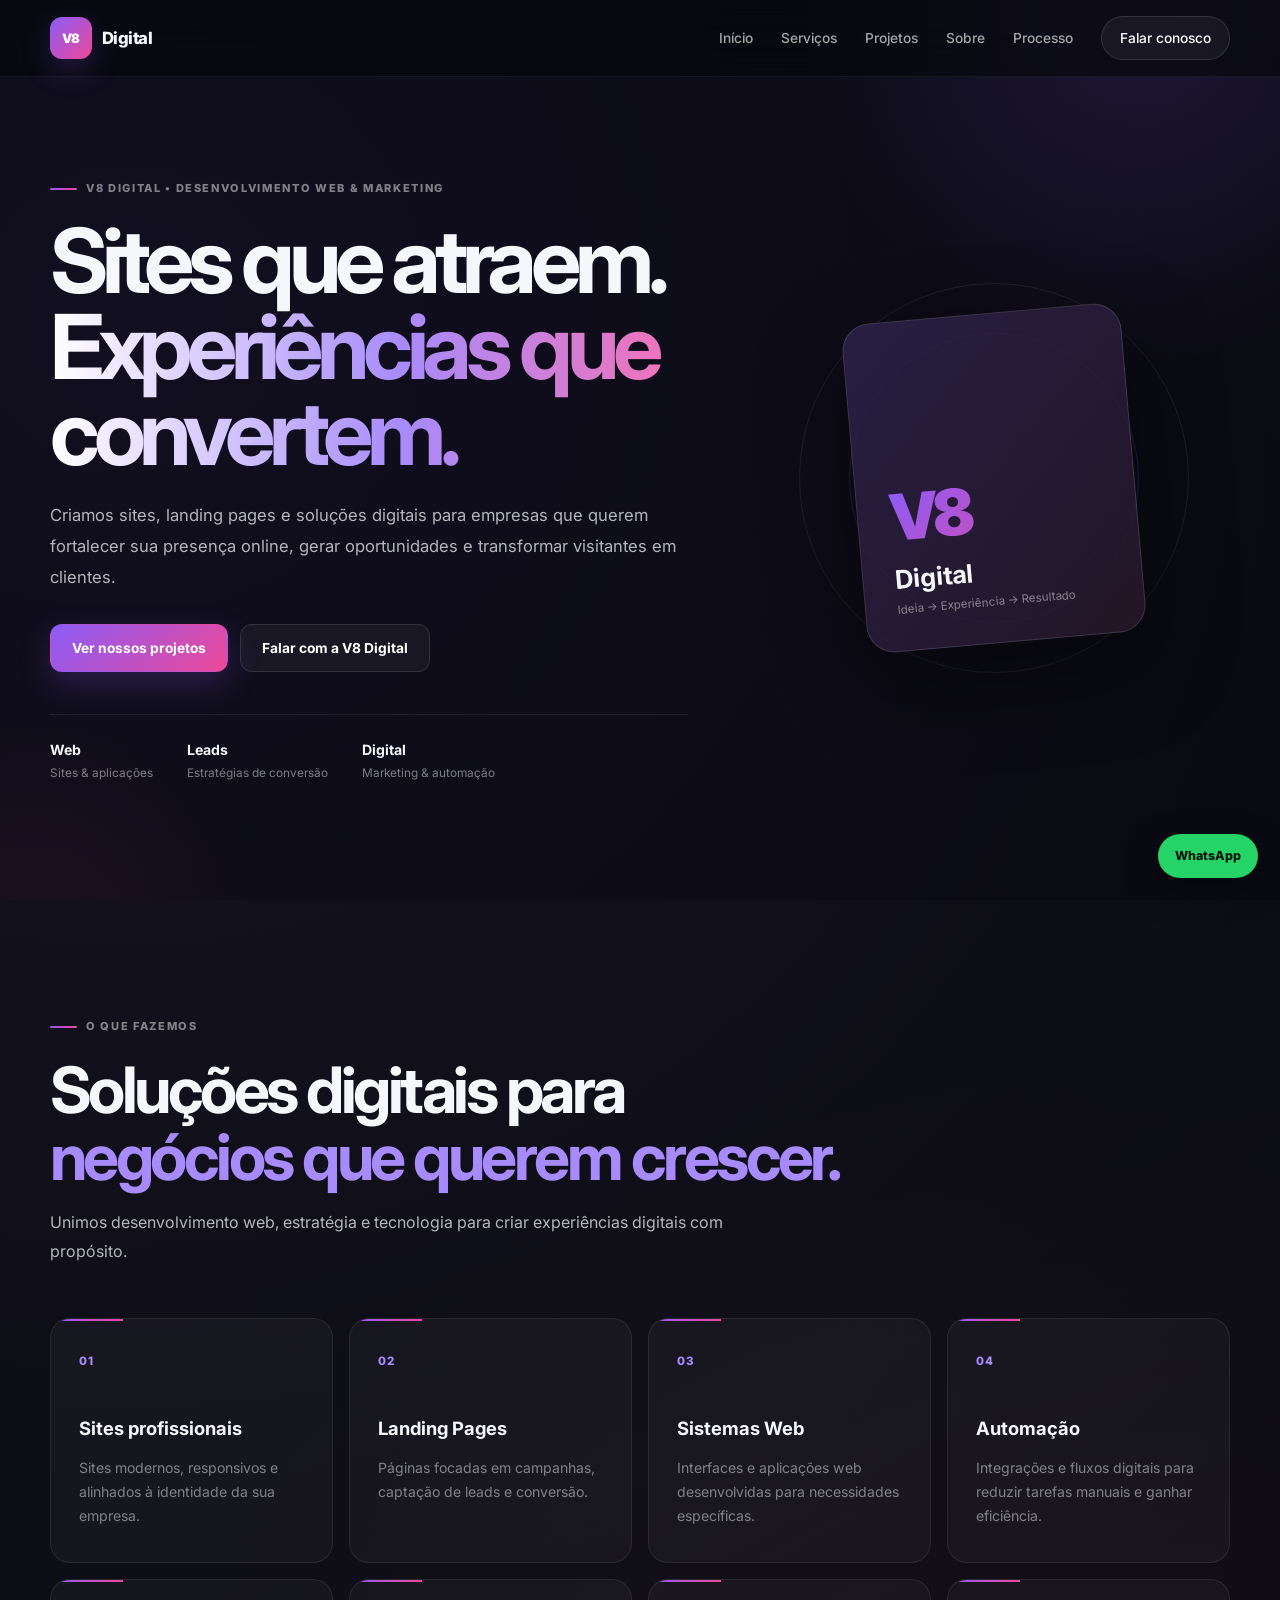
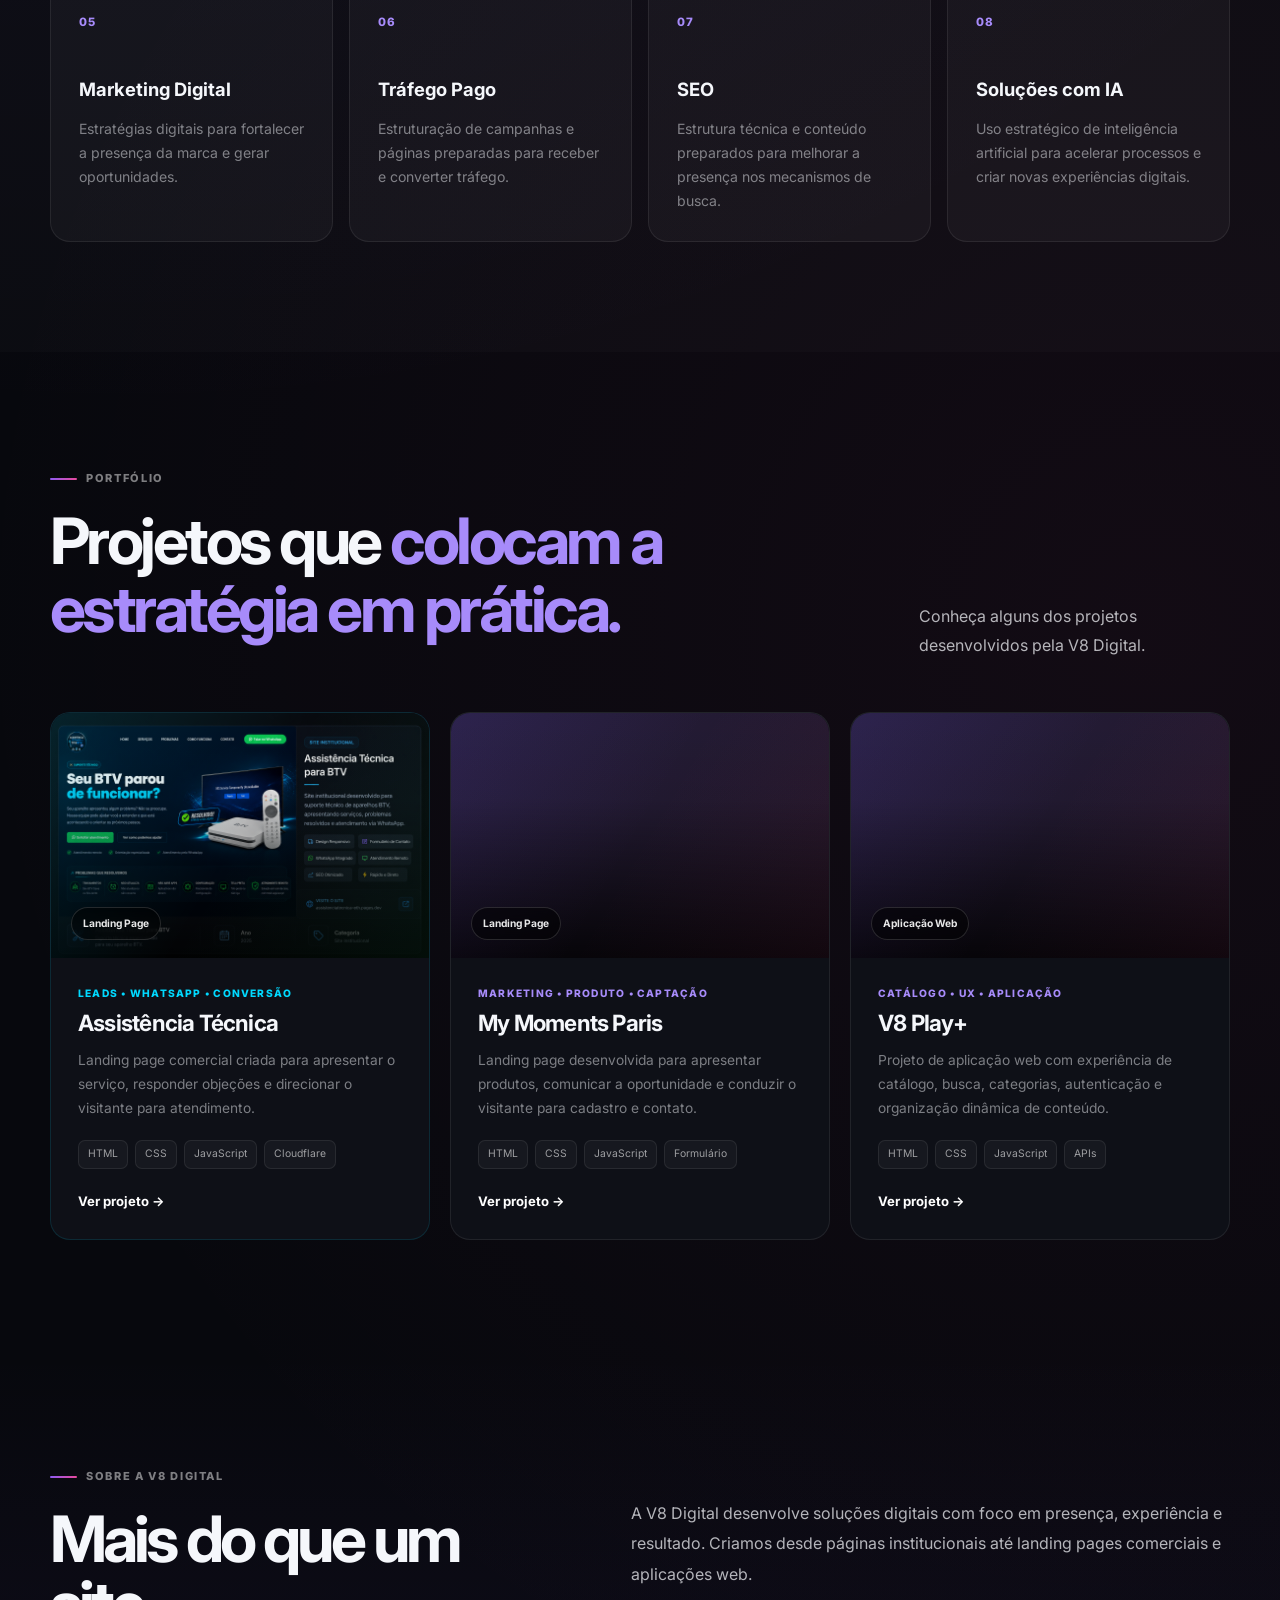
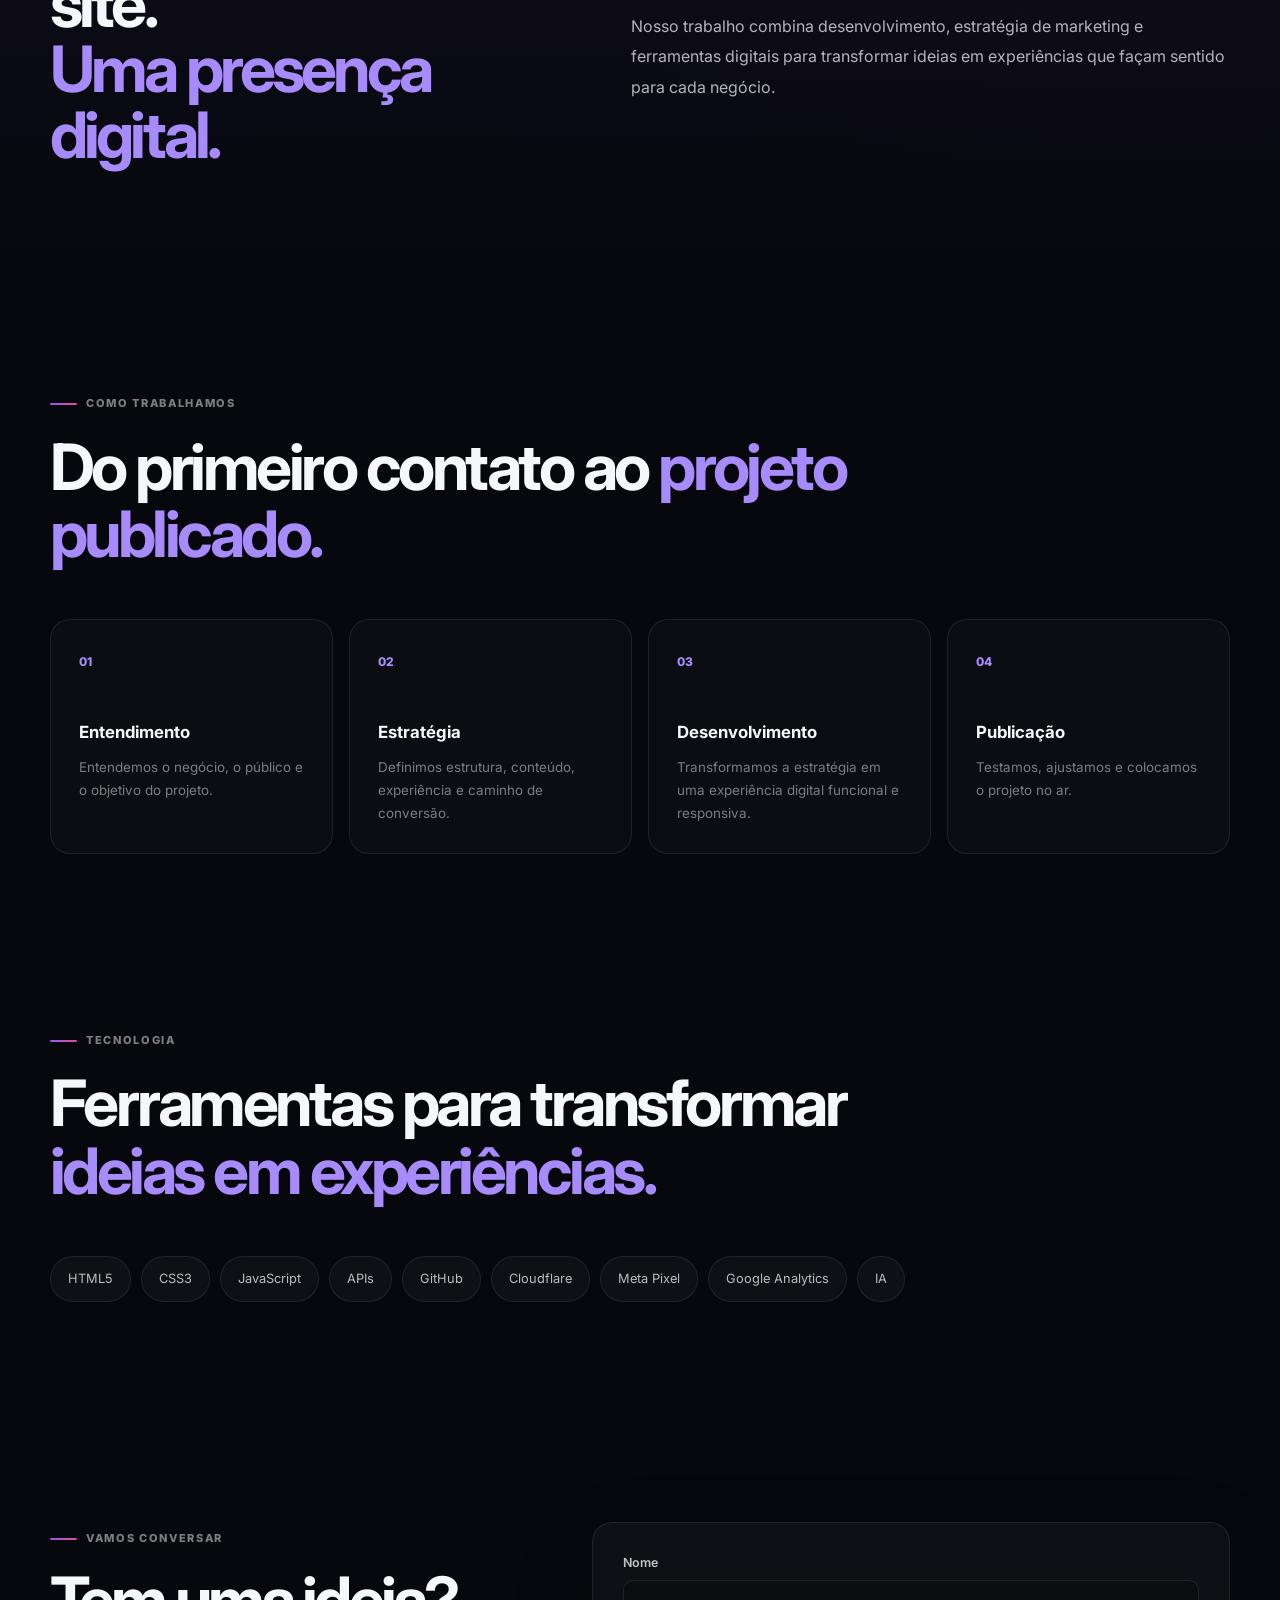
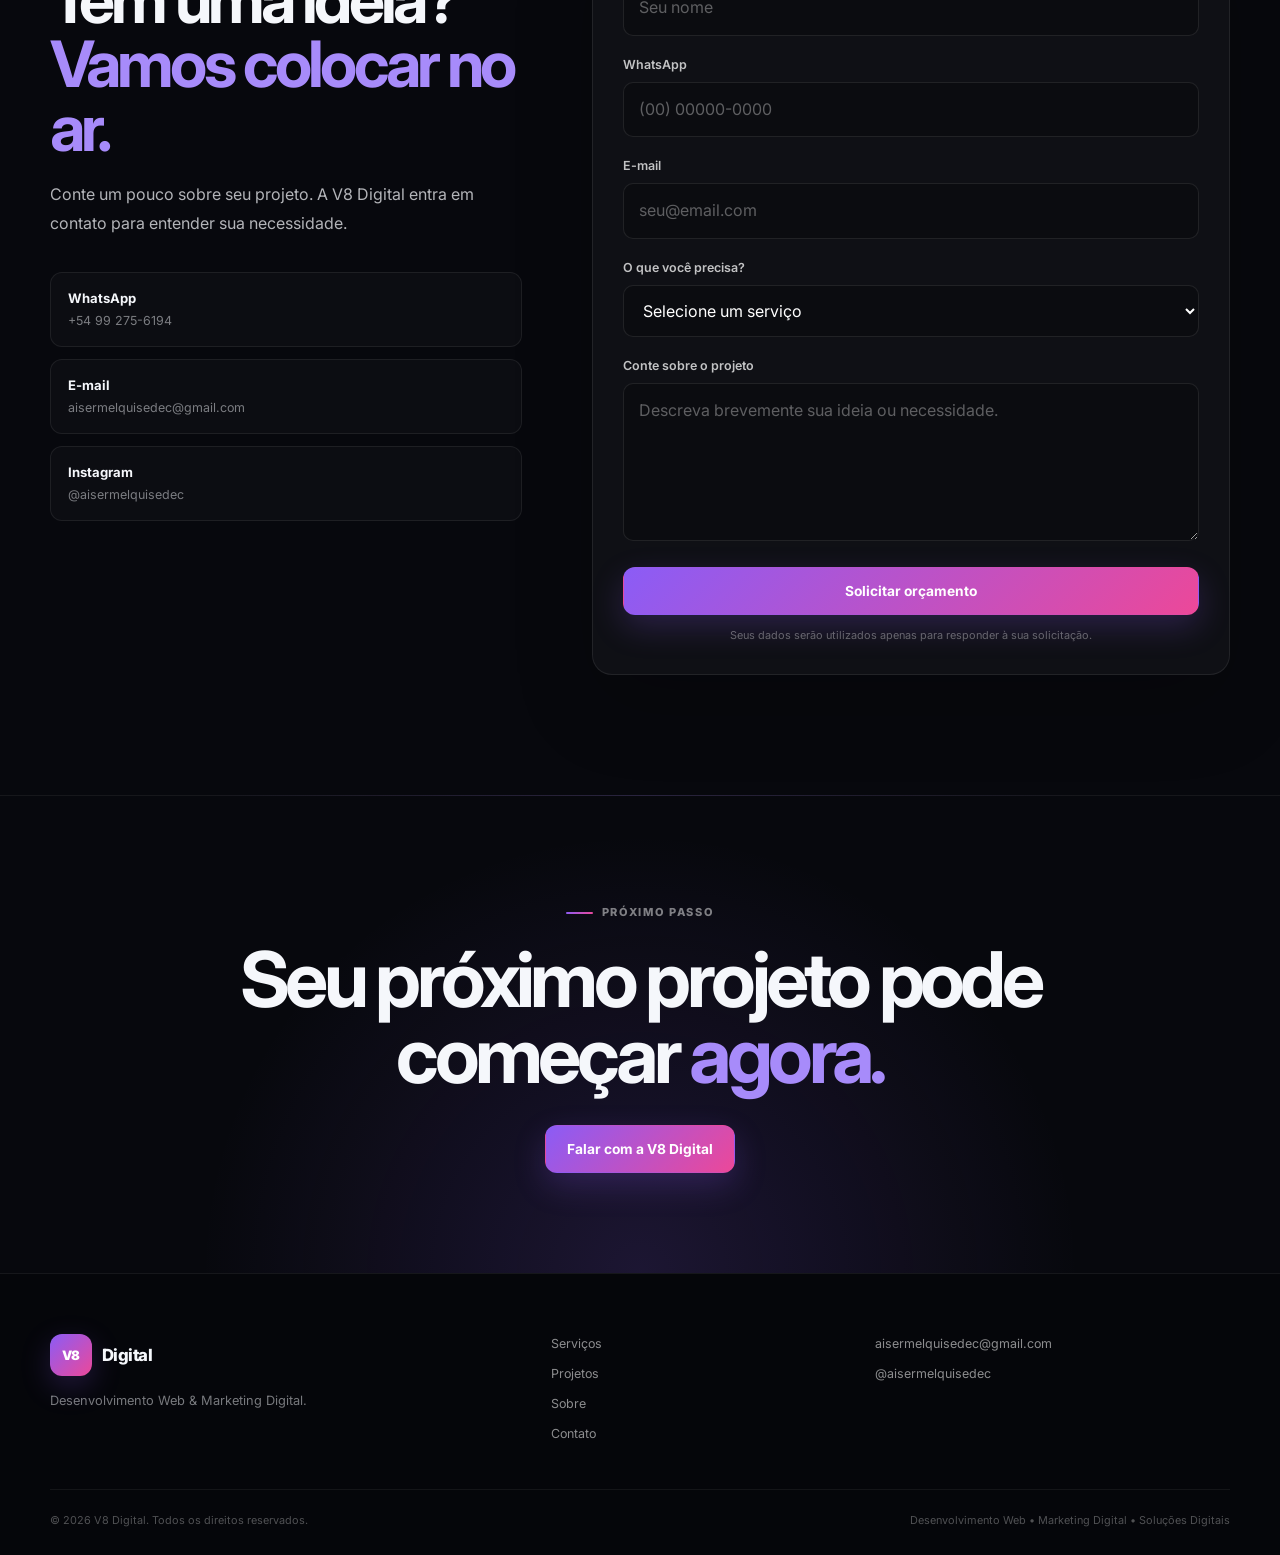
==== commit 41c9596d: "Add files via upload" ====
--- a/index.html
+++ b/index.html
@@ -12,7 +12,7 @@
   <meta name="theme-color" content="#08080d">
 
   <link rel="canonical" href="https://v8digital.pages.dev/">
-  <link rel="icon" href="assets/logo/logo.png">
+  <link rel="icon" href="assets/logo/v8p.png">
 
   <meta property="og:type" content="website">
   <meta property="og:locale" content="pt_BR">
@@ -29,7 +29,6 @@
   <link rel="preconnect" href="https://fonts.gstatic.com" crossorigin>
   <link href="https://fonts.googleapis.com/css2?family=Inter:wght@400;500;600;700;800&display=swap" rel="stylesheet">
 
-  <link rel="stylesheet" href="css/variables.css">
   <link rel="stylesheet" href="css/style.css">
   <link rel="stylesheet" href="css/responsive.css">
 
@@ -92,7 +91,7 @@
 
           <div class="hero-actions">
             <a href="#projetos" class="btn btn-primary">Ver nossos projetos</a>
-            <a href="https://wa.me/54992756194?text=Olá%20V8%20Digital!%20Quero%20conhecer%20os%20serviços%20e%20fazer%20um%20orçamento." class="btn btn-secondary" target="_blank" rel="noopener noreferrer">Falar com a V8 Digital</a>
+            <a href="https://wa.me/54992756194?text=Olá%20V8%20Digital!%20Quero%20conhecer%20os%20serviços%20e%20fazer%20um%20orçamento." data-whatsapp="Olá V8 Digital! Quero conhecer os serviços e fazer um orçamento." class="btn btn-secondary" target="_blank" rel="noopener noreferrer">Falar com a V8 Digital</a>
           </div>
 
           <div class="hero-proof">
@@ -186,7 +185,7 @@
 
         <div class="projects-grid">
 
-          <article class="project-card">
+          <article class="project-card" data-project-id="assistencia-tecnica">
             <div class="project-image project-assistencia">
               <span>Landing Page</span>
             </div>
@@ -201,7 +200,7 @@
             </div>
           </article>
 
-          <article class="project-card">
+          <article class="project-card" data-project-id="my-moments-paris">
             <div class="project-image project-moments">
               <span>Landing Page</span>
             </div>
@@ -216,7 +215,7 @@
             </div>
           </article>
 
-          <article class="project-card">
+          <article class="project-card" data-project-id="v8-play">
             <div class="project-image project-play">
               <span>Aplicação Web</span>
             </div>
@@ -321,9 +320,9 @@
           <p>Conte um pouco sobre seu projeto. A V8 Digital entra em contato para entender sua necessidade.</p>
 
           <div class="contact-links">
-            <a href="https://wa.me/54992756194?text=Olá%20V8%20Digital!%20Quero%20falar%20sobre%20um%20projeto." target="_blank" rel="noopener noreferrer">
+            <a href="https://wa.me/54992756194?text=Olá%20V8%20Digital!%20Quero%20falar%20sobre%20um%20projeto." data-whatsapp="Olá V8 Digital! Quero falar sobre um projeto." target="_blank" rel="noopener noreferrer">
               <strong>WhatsApp</strong>
-              <span>+55 49 9275-6194</span>
+              <span data-whatsapp-display>+55 49 9275-6194</span>
             </a>
             <a href="mailto:aisermelquisedec@gmail.com">
               <strong>E-mail</strong>
@@ -376,7 +375,7 @@
       <div class="container final-cta-content">
         <span class="eyebrow">PRÓXIMO PASSO</span>
         <h2>Seu próximo projeto pode começar <span>agora.</span></h2>
-        <a href="https://wa.me/54992756194?text=Olá%20V8%20Digital!%20Quero%20começar%20um%20projeto." target="_blank" rel="noopener noreferrer" class="btn btn-primary">Falar com a V8 Digital</a>
+        <a href="https://wa.me/54992756194?text=Olá%20V8%20Digital!%20Quero%20começar%20um%20projeto." data-whatsapp="Olá V8 Digital! Quero começar um projeto." target="_blank" rel="noopener noreferrer" class="btn btn-primary">Falar com a V8 Digital</a>
       </div>
     </section>
 
@@ -411,7 +410,7 @@
     </div>
   </footer>
 
-  <a class="whatsapp-float" href="https://wa.me/54992756194?text=Olá%20V8%20Digital!%20Vim%20pelo%20site%20e%20quero%20saber%20mais." target="_blank" rel="noopener noreferrer" aria-label="Falar com a V8 Digital pelo WhatsApp">
+  <a class="whatsapp-float" href="https://wa.me/54992756194?text=Olá%20V8%20Digital!%20Vim%20pelo%20site%20e%20quero%20saber%20mais." data-whatsapp="Olá V8 Digital! Vim pelo site e quero saber mais." target="_blank" rel="noopener noreferrer" aria-label="Falar com a V8 Digital pelo WhatsApp">
     WhatsApp
   </a>
 
--- a/css/style.css
+++ b/css/style.css
@@ -1,582 +1,2650 @@
-/* ==========================================================================
-   V8 Digital — Reset & Base
-   ========================================================================== */
-*, *::before, *::after { box-sizing: border-box; margin: 0; padding: 0; }
-
-html { scroll-behavior: smooth; }
+/* =========================================================
+   V8 DIGITAL — STYLE.CSS
+   Portfólio profissional
+   ========================================================= */
+
+:root {
+  --bg: #07080d;
+  --bg-soft: #0b0d14;
+  --bg-card: #10121a;
+  --bg-card-hover: #141722;
+
+  --white: #ffffff;
+  --text: #f5f7fb;
+  --text-soft: rgba(245, 247, 251, 0.72);
+  --text-muted: rgba(245, 247, 251, 0.48);
+
+  --primary: #8b5cf6;
+  --primary-light: #a78bfa;
+  --secondary: #ec4899;
+
+  --cyan: #00d9ff;
+  --whatsapp: #25d366;
+
+  --gradient: linear-gradient(
+    135deg,
+    #8b5cf6 0%,
+    #ec4899 100%
+  );
+
+  --gradient-soft: linear-gradient(
+    135deg,
+    rgba(139, 92, 246, 0.18),
+    rgba(236, 72, 153, 0.08)
+  );
+
+  --border: rgba(255, 255, 255, 0.08);
+  --border-hover: rgba(255, 255, 255, 0.17);
+
+  --radius-sm: 10px;
+  --radius: 20px;
+  --radius-lg: 28px;
+
+  --container: 1180px;
+
+  --transition: 0.3s ease;
+}
+
+
+/* =========================================================
+   RESET
+   ========================================================= */
+
+* {
+  margin: 0;
+  padding: 0;
+  box-sizing: border-box;
+}
+
+html {
+  scroll-behavior: smooth;
+  scroll-padding-top: 90px;
+}
 
 body {
-    background: var(--bg-dark);
-    color: var(--white);
-    font-family: 'Inter', sans-serif;
-    font-weight: 400;
-    line-height: 1.6;
-    overflow-x: hidden;
-    -webkit-font-smoothing: antialiased;
-}
-
-img { max-width: 100%; display: block; }
-
-a { color: inherit; text-decoration: none; }
-
-ul { list-style: none; }
-
-h1, h2, h3 {
-    font-family: 'Plus Jakarta Sans', sans-serif;
-    font-weight: 800;
-    letter-spacing: -0.02em;
-    line-height: 1.15;
-}
-
-h1 { font-size: clamp(2.4rem, 5vw, 4.2rem); }
-h2, .h1 { font-size: clamp(1.9rem, 3.5vw, 2.8rem); }
-h3 { font-size: 1.15rem; font-weight: 700; }
-
-p { color: var(--text-secondary); }
+  min-height: 100vh;
+
+  background:
+    radial-gradient(
+      circle at 10% 5%,
+      rgba(139, 92, 246, 0.08),
+      transparent 28%
+    ),
+    radial-gradient(
+      circle at 90% 35%,
+      rgba(236, 72, 153, 0.05),
+      transparent 28%
+    ),
+    var(--bg);
+
+  color: var(--text);
+
+  font-family:
+    Inter,
+    -apple-system,
+    BlinkMacSystemFont,
+    "Segoe UI",
+    Roboto,
+    Arial,
+    sans-serif;
+
+  line-height: 1.6;
+
+  overflow-x: hidden;
+}
+
+body.menu-open,
+body.modal-open {
+  overflow: hidden;
+}
+
+img {
+  display: block;
+  max-width: 100%;
+}
+
+button,
+input,
+textarea,
+select {
+  font: inherit;
+}
+
+button {
+  border: 0;
+}
+
+a {
+  color: inherit;
+  text-decoration: none;
+}
+
+::selection {
+  background: rgba(139, 92, 246, 0.35);
+  color: #fff;
+}
+
+
+/* =========================================================
+   CONTAINER
+   ========================================================= */
 
 .container {
-    max-width: var(--container-max);
-    margin: 0 auto;
-    padding: 0 24px;
-}
-
-.section-padding { padding: 120px 0; }
-
-.text-gradient {
-    background: var(--gradient-main);
-    -webkit-background-clip: text;
-    background-clip: text;
-    color: transparent;
-}
-
-:focus-visible {
-    outline: 2px solid var(--accent-blue);
-    outline-offset: 3px;
-    border-radius: 4px;
-}
+  width: min(
+    calc(100% - 40px),
+    var(--container)
+  );
+
+  margin-inline: auto;
+}
+
+
+/* =========================================================
+   HEADER
+   ========================================================= */
+
+.site-header {
+  position: fixed;
+
+  top: 0;
+  left: 0;
+
+  width: 100%;
+
+  z-index: 1000;
+
+  border-bottom:
+    1px solid
+    rgba(255, 255, 255, 0.055);
+
+  background:
+    rgba(7, 8, 13, 0.68);
+
+  backdrop-filter:
+    blur(18px);
+
+  -webkit-backdrop-filter:
+    blur(18px);
+
+  transition:
+    background var(--transition),
+    box-shadow var(--transition),
+    border-color var(--transition);
+}
+
+.site-header.scrolled {
+  background:
+    rgba(7, 8, 13, 0.95);
+
+  border-color:
+    rgba(255, 255, 255, 0.08);
+
+  box-shadow:
+    0 12px 40px
+    rgba(0, 0, 0, 0.24);
+}
+
+.nav-container {
+  min-height: 76px;
+
+  display: flex;
+
+  align-items: center;
+
+  justify-content: space-between;
+}
+
+
+/* =========================================================
+   LOGO
+   ========================================================= */
+
+.logo {
+  display: inline-flex;
+
+  align-items: center;
+
+  gap: 10px;
+
+  font-weight: 800;
+}
+
+.logo-mark {
+  width: 42px;
+  height: 42px;
+
+  display: grid;
+
+  place-items: center;
+
+  border-radius: 12px;
+
+  background: var(--gradient);
+
+  color: #fff;
+
+  font-size: 13px;
+
+  font-weight: 900;
+
+  letter-spacing: -0.05em;
+
+  box-shadow:
+    0 10px 30px
+    rgba(139, 92, 246, 0.22);
+}
+
+.logo-text {
+  font-size: 1.05rem;
+
+  letter-spacing: -0.03em;
+}
+
+
+/* =========================================================
+   NAVEGAÇÃO
+   ========================================================= */
+
+.main-nav {
+  display: flex;
+
+  align-items: center;
+
+  gap: 28px;
+}
+
+.main-nav a {
+  position: relative;
+
+  color:
+    rgba(255, 255, 255, 0.64);
+
+  font-size: 0.86rem;
+
+  font-weight: 500;
+
+  transition:
+    color var(--transition);
+}
+
+.main-nav a:hover {
+  color: #fff;
+}
+
+.main-nav a:not(.nav-cta)::after {
+  content: "";
+
+  position: absolute;
+
+  left: 0;
+  bottom: -7px;
+
+  width: 0;
+  height: 2px;
+
+  border-radius: 10px;
+
+  background: var(--gradient);
+
+  transition:
+    width var(--transition);
+}
+
+.main-nav a:not(.nav-cta):hover::after {
+  width: 100%;
+}
+
+.nav-cta {
+  padding:
+    10px 18px;
+
+  border:
+    1px solid
+    rgba(255, 255, 255, 0.11);
+
+  border-radius: 999px;
+
+  background:
+    rgba(255, 255, 255, 0.05);
+
+  color: #fff !important;
+}
+
+.nav-cta:hover {
+  background:
+    rgba(255, 255, 255, 0.09);
+}
+
+
+/* =========================================================
+   MENU MOBILE
+   ========================================================= */
+
+.menu-toggle {
+  display: none;
+
+  width: 44px;
+  height: 44px;
+
+  border:
+    1px solid
+    rgba(255, 255, 255, 0.10);
+
+  border-radius: 12px;
+
+  background:
+    rgba(255, 255, 255, 0.04);
+
+  cursor: pointer;
+}
+
+.menu-toggle span {
+  display: block;
+
+  width: 20px;
+  height: 2px;
+
+  margin: 4px auto;
+
+  border-radius: 10px;
+
+  background: #fff;
+}
+
+
+/* =========================================================
+   HERO
+   ========================================================= */
+
+.hero {
+  min-height: 100vh;
+
+  padding:
+    145px 0 90px;
+
+  display: flex;
+
+  align-items: center;
+
+  position: relative;
+
+  overflow: hidden;
+}
+
+.hero::before {
+  content: "";
+
+  position: absolute;
+
+  width: 720px;
+  height: 720px;
+
+  top: -340px;
+  right: -230px;
+
+  border-radius: 50%;
+
+  background:
+    radial-gradient(
+      circle,
+      rgba(139, 92, 246, 0.15),
+      transparent 68%
+    );
+
+  pointer-events: none;
+}
+
+.hero::after {
+  content: "";
+
+  position: absolute;
+
+  width: 500px;
+  height: 500px;
+
+  bottom: -300px;
+  left: -220px;
+
+  border-radius: 50%;
+
+  background:
+    radial-gradient(
+      circle,
+      rgba(236, 72, 153, 0.07),
+      transparent 68%
+    );
+
+  pointer-events: none;
+}
+
+.hero-content {
+  position: relative;
+
+  z-index: 2;
+
+  display: grid;
+
+  grid-template-columns:
+    minmax(0, 1.15fr)
+    minmax(320px, 0.85fr);
+
+  gap: 70px;
+
+  align-items: center;
+}
+
+.hero-copy {
+  max-width: 730px;
+}
+
+.eyebrow {
+  display: inline-flex;
+
+  align-items: center;
+
+  gap: 9px;
+
+  margin-bottom: 20px;
+
+  color:
+    rgba(255, 255, 255, 0.48);
+
+  font-size: 0.69rem;
+
+  font-weight: 800;
+
+  letter-spacing: 0.15em;
+
+  text-transform: uppercase;
+}
+
+.eyebrow::before {
+  content: "";
+
+  width: 27px;
+  height: 2px;
+
+  border-radius: 10px;
+
+  background: var(--gradient);
+}
+
+.hero h1 {
+  margin-bottom: 24px;
+
+  font-size:
+    clamp(
+      3rem,
+      7vw,
+      6.3rem
+    );
+
+  line-height: 0.96;
+
+  letter-spacing: -0.07em;
+}
+
+.hero h1 span {
+  display: block;
+
+  background:
+    linear-gradient(
+      90deg,
+      #ffffff 0%,
+      #a78bfa 55%,
+      #f472b6 100%
+    );
+
+  -webkit-background-clip: text;
+  background-clip: text;
+
+  color: transparent;
+}
+
+.hero p {
+  max-width: 680px;
+
+  margin-bottom: 32px;
+
+  color: var(--text-soft);
+
+  font-size: 1.04rem;
+
+  line-height: 1.85;
+}
+
+
+/* =========================================================
+   BOTÕES
+   ========================================================= */
+
+.btn {
+  min-height: 48px;
+
+  display: inline-flex;
+
+  align-items: center;
+
+  justify-content: center;
+
+  gap: 8px;
+
+  padding:
+    12px 21px;
+
+  border:
+    1px solid
+    transparent;
+
+  border-radius:
+    12px;
+
+  color: #fff;
+
+  font-size: 0.86rem;
+
+  font-weight: 700;
+
+  cursor: pointer;
+
+  transition:
+    transform var(--transition),
+    background var(--transition),
+    border-color var(--transition),
+    box-shadow var(--transition);
+}
+
+.btn:hover {
+  transform:
+    translateY(-2px);
+}
+
+.btn:focus-visible {
+  outline:
+    2px solid
+    var(--primary-light);
+
+  outline-offset: 3px;
+}
+
+.btn-primary {
+  background:
+    var(--gradient);
+
+  box-shadow:
+    0 12px 32px
+    rgba(139, 92, 246, 0.22);
+}
+
+.btn-primary:hover {
+  box-shadow:
+    0 18px 44px
+    rgba(139, 92, 246, 0.32);
+}
+
+.btn-secondary {
+  background:
+    rgba(255, 255, 255, 0.045);
+
+  border-color:
+    rgba(255, 255, 255, 0.11);
+}
+
+.btn-secondary:hover {
+  background:
+    rgba(255, 255, 255, 0.08);
+
+  border-color:
+    rgba(255, 255, 255, 0.18);
+}
+
+
+/* =========================================================
+   HERO ACTIONS
+   ========================================================= */
+
+.hero-actions {
+  display: flex;
+
+  flex-wrap: wrap;
+
+  gap: 12px;
+}
+
+.hero-proof {
+  display: flex;
+
+  gap: 34px;
+
+  margin-top: 42px;
+
+  padding-top: 24px;
+
+  border-top:
+    1px solid
+    rgba(255, 255, 255, 0.08);
+}
+
+.hero-proof div {
+  display: flex;
+
+  flex-direction: column;
+
+  gap: 2px;
+}
+
+.hero-proof strong {
+  font-size: 0.88rem;
+}
+
+.hero-proof span {
+  color: var(--text-muted);
+
+  font-size: 0.74rem;
+}
+
+
+/* =========================================================
+   HERO VISUAL
+   ========================================================= */
+
+.hero-visual {
+  min-height: 500px;
+
+  position: relative;
+
+  display: grid;
+
+  place-items: center;
+}
+
+.hero-orbit {
+  position: absolute;
+
+  border:
+    1px solid
+    rgba(255, 255, 255, 0.08);
+
+  border-radius: 50%;
+}
+
+.orbit-one {
+  width: 390px;
+  height: 390px;
+}
+
+.orbit-two {
+  width: 290px;
+  height: 290px;
+
+  border-color:
+    rgba(139, 92, 246, 0.20);
+}
+
+.hero-card {
+  width: 280px;
+  height: 330px;
+
+  padding: 32px;
+
+  position: relative;
+
+  z-index: 2;
+
+  display: flex;
+
+  flex-direction: column;
+
+  justify-content: flex-end;
+
+  border:
+    1px solid
+    rgba(255, 255, 255, 0.12);
+
+  border-radius: 28px;
+
+  background:
+    var(--gradient-soft),
+    rgba(20, 20, 30, 0.78);
+
+  box-shadow:
+    0 30px 90px
+    rgba(0, 0, 0, 0.45);
+
+  transform:
+    rotate(-5deg);
+
+  transition:
+    transform 0.5s ease;
+}
+
+.hero-card:hover {
+  transform:
+    rotate(0deg)
+    translateY(-8px);
+}
+
+.hero-card span {
+  font-size: 4rem;
+
+  font-weight: 900;
+
+  line-height: 1;
+
+  letter-spacing: -0.08em;
+
+  background:
+    var(--gradient);
+
+  -webkit-background-clip: text;
+  background-clip: text;
+
+  color: transparent;
+}
+
+.hero-card strong {
+  margin-top: 10px;
+
+  font-size: 1.6rem;
+}
+
+.hero-card small {
+  color: var(--text-muted);
+
+  font-size: 0.72rem;
+}
+
+
+/* =========================================================
+   SEÇÕES
+   ========================================================= */
+
+.section {
+  padding:
+    110px 0;
+}
+
+.section-heading {
+  max-width: 800px;
+
+  margin-bottom: 52px;
+}
+
+.section-heading h2 {
+  margin-bottom: 18px;
+
+  font-size:
+    clamp(
+      2.2rem,
+      5vw,
+      4rem
+    );
+
+  line-height: 1.05;
+
+  letter-spacing: -0.055em;
+}
+
+.section-heading h2 span {
+  color: var(--primary-light);
+}
+
+.section-heading p {
+  max-width: 680px;
+
+  color: var(--text-soft);
+
+  line-height: 1.8;
+}
+
+.section-heading-row {
+  max-width: none;
+
+  display: flex;
+
+  align-items: flex-end;
+
+  justify-content: space-between;
+
+  gap: 40px;
+}
+
+.section-heading-row > p {
+  max-width: 390px;
+}
+
+
+/* =========================================================
+   SERVIÇOS
+   ========================================================= */
+
+.services-section {
+  background:
+    rgba(255, 255, 255, 0.014);
+}
+
+.services-grid {
+  display: grid;
+
+  grid-template-columns:
+    repeat(4, 1fr);
+
+  gap: 16px;
+}
+
+.service-card {
+  min-height: 245px;
+
+  padding: 28px;
+
+  position: relative;
+
+  overflow: hidden;
+
+  border:
+    1px solid
+    var(--border);
+
+  border-radius:
+    var(--radius);
+
+  background:
+    rgba(255, 255, 255, 0.035);
+
+  transition:
+    transform var(--transition),
+    background var(--transition),
+    border-color var(--transition),
+    box-shadow var(--transition);
+}
+
+.service-card::before {
+  content: "";
+
+  position: absolute;
+
+  top: 0;
+  left: 0;
+
+  width: 72px;
+  height: 2px;
+
+  background:
+    var(--gradient);
+}
+
+.service-card:hover {
+  transform:
+    translateY(-6px);
+
+  background:
+    rgba(255, 255, 255, 0.06);
+
+  border-color:
+    var(--border-hover);
+
+  box-shadow:
+    0 20px 50px
+    rgba(0, 0, 0, 0.18);
+}
+
+.service-number {
+  color:
+    var(--primary-light);
+
+  font-size: 0.72rem;
+
+  font-weight: 800;
+
+  letter-spacing: 0.12em;
+}
+
+.service-card h3 {
+  margin:
+    42px 0 12px;
+
+  font-size: 1.15rem;
+}
+
+.service-card p {
+  color:
+    var(--text-muted);
+
+  font-size: 0.88rem;
+
+  line-height: 1.7;
+}
+
+
+/* =========================================================
+   PROJETOS
+   ========================================================= */
+
+.projects-section {
+  position: relative;
+}
+
+.projects-grid {
+  display: grid;
+
+  grid-template-columns:
+    repeat(3, minmax(0, 1fr));
+
+  gap: 20px;
+}
+
+.project-card {
+  min-width: 0;
+
+  display: flex;
+
+  flex-direction: column;
+
+  overflow: hidden;
+
+  border:
+    1px solid
+    var(--border);
+
+  border-radius:
+    var(--radius);
+
+  background:
+    #0e1017;
+
+  cursor: pointer;
+
+  transition:
+    transform 0.35s ease,
+    border-color 0.35s ease,
+    box-shadow 0.35s ease;
+}
+
+.project-card:hover {
+  transform:
+    translateY(-8px);
+
+  border-color:
+    rgba(139, 92, 246, 0.35);
+
+  box-shadow:
+    0 30px 80px
+    rgba(0, 0, 0, 0.35);
+}
+
+.project-card:focus-visible {
+  outline:
+    2px solid
+    var(--primary-light);
+
+  outline-offset: 4px;
+}
+
+
+/* =========================================================
+   IMAGEM DO PROJETO
+   ========================================================= */
+
+.project-image {
+  min-height: 245px;
+
+  position: relative;
+
+  overflow: hidden;
+
+  background-color:
+    #10131c;
+
+  background-position:
+    center;
+
+  background-size:
+    cover;
+
+  background-repeat:
+    no-repeat;
+
+  isolation: isolate;
+
+  transition:
+    background-size 0.55s ease,
+    filter 0.35s ease;
+}
+
+
+/* =========================================================
+   IMAGENS DOS PROJETOS
+   ========================================================= */
+
+.project-assistencia {
+  background-image:
+    url("../assets/projects/assistencia-tecnica.jpg");
+
+  background-position:
+    center top;
+}
+
+/*
+ * Ainda sem print real desses 2 projetos — usando um gradiente
+ * de marca como placeholder. Assim que tiver os prints, salve-os
+ * em assets/projects/my-moments-paris.jpg e assets/projects/v8-play.jpg
+ * e troque o "background: var(--gradient)" por um "background-image: url(...)"
+ * igual ao .project-assistencia acima.
+ */
+.project-moments,
+.project-play {
+  background: var(--gradient-soft), var(--bg-card);
+  display: flex;
+  align-items: center;
+  justify-content: center;
+}
+
+
+/* =========================================================
+   OVERLAY
+   ========================================================= */
+
+.project-image::before {
+  content: "";
+
+  position: absolute;
+
+  inset: 0;
+
+  z-index: 1;
+
+  background:
+    linear-gradient(
+      180deg,
+      rgba(0, 0, 0, 0.03) 0%,
+      rgba(0, 0, 0, 0.08) 35%,
+      rgba(0, 0, 0, 0.82) 100%
+    );
+
+  pointer-events: none;
+}
+
+.project-image::after {
+  content: "";
+
+  position: absolute;
+
+  inset: 0;
+
+  z-index: 2;
+
+  background:
+    linear-gradient(
+      120deg,
+      rgba(139, 92, 246, 0.10),
+      transparent 50%,
+      rgba(236, 72, 153, 0.07)
+    );
+
+  opacity: 0.75;
+
+  pointer-events: none;
+}
+
+.project-card:hover .project-image {
+  background-size:
+    108%;
+}
+
+
+/* =========================================================
+   BADGE DA IMAGEM
+   ========================================================= */
+
+.project-image span {
+  position: absolute;
+
+  left: 20px;
+  bottom: 18px;
+
+  z-index: 4;
+
+  padding:
+    7px 11px;
+
+  border:
+    1px solid
+    rgba(255, 255, 255, 0.14);
+
+  border-radius:
+    999px;
+
+  background:
+    rgba(0, 0, 0, 0.48);
+
+  backdrop-filter:
+    blur(8px);
+
+  -webkit-backdrop-filter:
+    blur(8px);
+
+  color:
+    rgba(255, 255, 255, 0.9);
+
+  font-size: 0.64rem;
+
+  font-weight: 700;
+}
+
+
+/* =========================================================
+   DESTAQUE ASSISTÊNCIA TÉCNICA
+   ========================================================= */
+
+.project-card[data-project-id="assistencia-tecnica"] {
+  border-color:
+    rgba(0, 217, 255, 0.13);
+}
+
+.project-card[data-project-id="assistencia-tecnica"]
+.project-category {
+  color:
+    var(--cyan);
+}
+
+.project-card[data-project-id="assistencia-tecnica"]
+.project-image::after {
+  background:
+    linear-gradient(
+      120deg,
+      rgba(0, 217, 255, 0.16),
+      transparent 50%,
+      rgba(37, 211, 102, 0.08)
+    );
+}
+
+.project-card[data-project-id="assistencia-tecnica"]:hover {
+  border-color:
+    rgba(0, 217, 255, 0.36);
+
+  box-shadow:
+    0 30px 80px
+    rgba(0, 170, 255, 0.13);
+}
+
+
+/* =========================================================
+   CONTEÚDO DO PROJETO
+   ========================================================= */
+
+.project-content {
+  flex: 1;
+
+  padding:
+    27px;
+
+  display: flex;
+
+  flex-direction: column;
+}
+
+.project-category {
+  margin-bottom: 9px;
+
+  color:
+    var(--primary-light);
+
+  font-size: 0.64rem;
+
+  font-weight: 800;
+
+  letter-spacing: 0.12em;
+
+  text-transform: uppercase;
+}
+
+.project-content h3 {
+  margin-bottom: 11px;
+
+  font-size: 1.4rem;
+
+  line-height: 1.2;
+
+  letter-spacing: -0.035em;
+}
+
+.project-content p {
+  margin-bottom: 20px;
+
+  color:
+    var(--text-muted);
+
+  font-size: 0.86rem;
+
+  line-height: 1.75;
+}
+
+
+/* =========================================================
+   TAGS
+   ========================================================= */
+
+.project-tags {
+  display: flex;
+
+  flex-wrap: wrap;
+
+  gap: 7px;
+
+  margin-top: auto;
+
+  margin-bottom: 22px;
+}
+
+.project-tags span,
+.project-modal-tech span,
+.project-modal-highlights span {
+  display: inline-flex;
+
+  align-items: center;
+
+  padding:
+    5px 9px;
+
+  border:
+    1px solid
+    rgba(255, 255, 255, 0.08);
+
+  border-radius:
+    7px;
+
+  background:
+    rgba(255, 255, 255, 0.035);
+
+  color:
+    rgba(255, 255, 255, 0.58);
+
+  font-size: 0.65rem;
+}
+
+
+/* =========================================================
+   LINK
+   ========================================================= */
+
+.project-link {
+  width: fit-content;
+
+  display: inline-flex;
+
+  align-items: center;
+
+  gap: 8px;
+
+  color: #fff;
+
+  font-size: 0.82rem;
+
+  font-weight: 700;
+}
+
+.project-link span {
+  color:
+    var(--primary-light);
+
+  transition:
+    transform var(--transition);
+}
+
+.project-link:hover span {
+  transform:
+    translateX(5px);
+}
+
+
+/* =========================================================
+   SOBRE
+   ========================================================= */
+
+.about-section {
+  background:
+    linear-gradient(
+      180deg,
+      transparent,
+      rgba(139, 92, 246, 0.035),
+      transparent
+    );
+}
+
+.about-grid {
+  display: grid;
+
+  grid-template-columns:
+    0.9fr 1.1fr;
+
+  gap: 90px;
+
+  align-items: start;
+}
+
+.about-grid h2 {
+  font-size:
+    clamp(
+      2.3rem,
+      5vw,
+      4.2rem
+    );
+
+  line-height: 1.02;
+
+  letter-spacing: -0.06em;
+}
+
+.about-grid h2 span {
+  color:
+    var(--primary-light);
+}
+
+.about-copy {
+  padding-top: 38px;
+}
+
+.about-copy p {
+  margin-bottom: 22px;
+
+  color:
+    var(--text-soft);
+
+  line-height: 1.9;
+}
+
+
+/* =========================================================
+   PROCESSO
+   ========================================================= */
+
+.process-grid {
+  display: grid;
+
+  grid-template-columns:
+    repeat(4, 1fr);
+
+  gap: 16px;
+}
+
+.process-card {
+  padding: 28px;
+
+  border:
+    1px solid
+    var(--border);
+
+  border-radius:
+    var(--radius);
+
+  background:
+    rgba(255, 255, 255, 0.025);
+
+  transition:
+    transform var(--transition),
+    border-color var(--transition);
+}
+
+.process-card:hover {
+  transform:
+    translateY(-5px);
+
+  border-color:
+    var(--border-hover);
+}
+
+.process-card > span {
+  display: inline-block;
+
+  margin-bottom: 48px;
+
+  color:
+    var(--primary-light);
+
+  font-size: 0.75rem;
+
+  font-weight: 800;
+}
+
+.process-card h3 {
+  margin-bottom: 10px;
+
+  font-size: 1.05rem;
+}
+
+.process-card p {
+  color:
+    var(--text-muted);
+
+  font-size: 0.84rem;
+
+  line-height: 1.7;
+}
+
+
+/* =========================================================
+   TECNOLOGIAS
+   ========================================================= */
+
+.tech-section {
+  padding-top: 60px;
+}
+
+.tech-list {
+  display: flex;
+
+  flex-wrap: wrap;
+
+  gap: 10px;
+}
+
+.tech-list span {
+  padding:
+    12px 17px;
+
+  border:
+    1px solid
+    rgba(255, 255, 255, 0.08);
+
+  border-radius:
+    999px;
+
+  background:
+    rgba(255, 255, 255, 0.035);
+
+  color:
+    rgba(255, 255, 255, 0.72);
+
+  font-size: 0.8rem;
+
+  transition:
+    background var(--transition),
+    border-color var(--transition),
+    transform var(--transition);
+}
+
+.tech-list span:hover {
+  transform:
+    translateY(-2px);
+
+  background:
+    rgba(139, 92, 246, 0.10);
+
+  border-color:
+    rgba(139, 92, 246, 0.30);
+}
+
+
+/* =========================================================
+   CONTATO
+   ========================================================= */
+
+.contact-section {
+  padding-bottom: 120px;
+}
+
+.contact-grid {
+  display: grid;
+
+  grid-template-columns:
+    0.85fr 1.15fr;
+
+  gap: 70px;
+
+  align-items: start;
+}
+
+.contact-copy h2 {
+  margin-bottom: 20px;
+
+  font-size:
+    clamp(
+      2.4rem,
+      5vw,
+      4.4rem
+    );
+
+  line-height: 1;
+
+  letter-spacing: -0.06em;
+}
+
+.contact-copy h2 span {
+  color:
+    var(--primary-light);
+}
+
+.contact-copy > p {
+  max-width: 520px;
+
+  margin-bottom: 34px;
+
+  color:
+    var(--text-soft);
+
+  line-height: 1.8;
+}
+
+
+/* =========================================================
+   LINKS DE CONTATO
+   ========================================================= */
+
+.contact-links {
+  display: flex;
+
+  flex-direction: column;
+
+  gap: 12px;
+}
+
+.contact-links a {
+  display: flex;
+
+  flex-direction: column;
+
+  gap: 2px;
+
+  padding:
+    15px 17px;
+
+  border:
+    1px solid
+    rgba(255, 255, 255, 0.07);
+
+  border-radius:
+    12px;
+
+  background:
+    rgba(255, 255, 255, 0.025);
+
+  transition:
+    background var(--transition),
+    border-color var(--transition),
+    transform var(--transition);
+}
+
+.contact-links a:hover {
+  transform:
+    translateX(4px);
+
+  background:
+    rgba(255, 255, 255, 0.055);
+
+  border-color:
+    rgba(255, 255, 255, 0.14);
+}
+
+.contact-links strong {
+  font-size: 0.82rem;
+}
+
+.contact-links span {
+  color:
+    var(--text-muted);
+
+  font-size: 0.78rem;
+}
+
+
+/* =========================================================
+   FORMULÁRIO
+   ========================================================= */
+
+.contact-form {
+  padding:
+    30px;
+
+  border:
+    1px solid
+    var(--border);
+
+  border-radius:
+    var(--radius);
+
+  background:
+    rgba(255, 255, 255, 0.035);
+
+  box-shadow:
+    0 30px 80px
+    rgba(0, 0, 0, 0.20);
+}
+
+.contact-form label {
+  display: block;
+
+  margin-bottom: 7px;
+
+  color:
+    rgba(255, 255, 255, 0.75);
+
+  font-size: 0.78rem;
+
+  font-weight: 600;
+}
+
+.contact-form input,
+.contact-form select,
+.contact-form textarea {
+  width: 100%;
+
+  margin-bottom: 19px;
+
+  padding:
+    14px 15px;
+
+  border:
+    1px solid
+    rgba(255, 255, 255, 0.09);
+
+  border-radius:
+    10px;
+
+  outline: none;
+
+  background:
+    rgba(0, 0, 0, 0.22);
+
+  color: #fff;
+
+  transition:
+    border-color var(--transition),
+    box-shadow var(--transition);
+}
+
+.contact-form input::placeholder,
+.contact-form textarea::placeholder {
+  color:
+    rgba(255, 255, 255, 0.34);
+}
+
+.contact-form select option {
+  background:
+    #11111a;
+
+  color: #fff;
+}
+
+.contact-form input:focus,
+.contact-form select:focus,
+.contact-form textarea:focus {
+  border-color:
+    rgba(139, 92, 246, 0.65);
+
+  box-shadow:
+    0 0 0 3px
+    rgba(139, 92, 246, 0.10);
+}
+
+.contact-form textarea {
+  min-height: 130px;
+
+  resize: vertical;
+}
+
+.contact-form button {
+  width: 100%;
+}
+
+.contact-form small {
+  display: block;
+
+  margin-top: 12px;
+
+  color:
+    rgba(255, 255, 255, 0.35);
+
+  font-size: 0.68rem;
+
+  line-height: 1.5;
+
+  text-align: center;
+}
+
+
+/* =========================================================
+   CTA FINAL
+   ========================================================= */
+
+.final-cta {
+  padding:
+    100px 0;
+
+  position: relative;
+
+  overflow: hidden;
+
+  border-top:
+    1px solid
+    rgba(255, 255, 255, 0.06);
+
+  border-bottom:
+    1px solid
+    rgba(255, 255, 255, 0.06);
+
+  background:
+    radial-gradient(
+      circle at 50% 100%,
+      rgba(139, 92, 246, 0.16),
+      transparent 55%
+    );
+}
+
+.final-cta-content {
+  text-align: center;
+}
+
+.final-cta h2 {
+  max-width: 850px;
+
+  margin:
+    0 auto 30px;
+
+  font-size:
+    clamp(
+      2.5rem,
+      6vw,
+      5rem
+    );
+
+  line-height: 1;
+
+  letter-spacing: -0.06em;
+}
+
+.final-cta h2 span {
+  color:
+    var(--primary-light);
+}
+
+
+/* =========================================================
+   FOOTER
+   ========================================================= */
+
+.site-footer {
+  padding:
+    60px 0 25px;
+
+  background:
+    #05060a;
+}
+
+.footer-grid {
+  display: grid;
+
+  grid-template-columns:
+    1.3fr 0.8fr 1fr;
+
+  gap: 40px;
+
+  padding-bottom: 45px;
+}
+
+.footer-grid p {
+  margin-top: 15px;
+
+  color:
+    var(--text-muted);
+
+  font-size: 0.8rem;
+}
+
+.footer-links,
+.footer-contact {
+  display: flex;
+
+  flex-direction: column;
+
+  gap: 10px;
+}
+
+.footer-links a,
+.footer-contact a {
+  width: fit-content;
+
+  color:
+    rgba(255, 255, 255, 0.54);
+
+  font-size: 0.78rem;
+
+  transition:
+    color var(--transition);
+}
+
+.footer-links a:hover,
+.footer-contact a:hover {
+  color: #fff;
+}
+
+.footer-bottom {
+  padding-top: 22px;
+
+  border-top:
+    1px solid
+    rgba(255, 255, 255, 0.06);
+
+  display: flex;
+
+  align-items: center;
+
+  justify-content: space-between;
+
+  gap: 20px;
+
+  color:
+    rgba(255, 255, 255, 0.30);
+
+  font-size: 0.68rem;
+}
+
+
+/* =========================================================
+   WHATSAPP FLUTUANTE
+   ========================================================= */
+
+.whatsapp-float {
+  position: fixed;
+
+  right: 22px;
+  bottom: 22px;
+
+  z-index: 900;
+
+  display: inline-flex;
+
+  align-items: center;
+
+  gap: 8px;
+
+  padding:
+    12px 17px;
+
+  border-radius:
+    999px;
+
+  background:
+    var(--whatsapp);
+
+  color:
+    #06150b;
+
+  font-size: 0.78rem;
+
+  font-weight: 800;
+
+  box-shadow:
+    0 12px 35px
+    rgba(0, 0, 0, 0.35);
+
+  transition:
+    transform var(--transition),
+    box-shadow var(--transition);
+}
+
+.whatsapp-float:hover {
+  transform:
+    translateY(-4px);
+
+  box-shadow:
+    0 17px 45px
+    rgba(0, 0, 0, 0.45);
+}
+
+.whatsapp-float:focus-visible {
+  outline:
+    2px solid
+    #fff;
+
+  outline-offset: 4px;
+}
+
+
+/* =========================================================
+   MODAL DOS PROJETOS
+   ========================================================= */
+
+.project-modal {
+  position: fixed;
+
+  inset: 0;
+
+  z-index: 2000;
+
+  display: none;
+
+  align-items: center;
+
+  justify-content: center;
+
+  padding: 20px;
+}
+
+.project-modal.active {
+  display: flex;
+
+  animation:
+    modalFadeIn 0.25s ease;
+}
+
+@keyframes modalFadeIn {
+  from {
+    opacity: 0;
+  }
+
+  to {
+    opacity: 1;
+  }
+}
+
+.project-modal-backdrop {
+  position: absolute;
+
+  inset: 0;
+
+  background:
+    rgba(0, 0, 0, 0.82);
+
+  backdrop-filter:
+    blur(10px);
+
+  -webkit-backdrop-filter:
+    blur(10px);
+}
+
+.project-modal-content {
+  width:
+    min(760px, 100%);
+
+  max-height:
+    calc(100vh - 40px);
+
+  overflow-y: auto;
+
+  position: relative;
+
+  z-index: 2;
+
+  padding:
+    42px;
+
+  border:
+    1px solid
+    rgba(255, 255, 255, 0.12);
+
+  border-radius:
+    24px;
+
+  background:
+    linear-gradient(
+      145deg,
+      #11131d,
+      #0c0e15
+    );
+
+  box-shadow:
+    0 40px 120px
+    rgba(0, 0, 0, 0.60);
+
+  animation:
+    modalUp 0.3s ease;
+}
+
+@keyframes modalUp {
+  from {
+    opacity: 0;
+
+    transform:
+      translateY(18px)
+      scale(0.98);
+  }
+
+  to {
+    opacity: 1;
+
+    transform:
+      translateY(0)
+      scale(1);
+  }
+}
+
+.project-modal-close {
+  position: absolute;
+
+  top: 17px;
+  right: 17px;
+
+  width: 38px;
+  height: 38px;
+
+  display: grid;
+
+  place-items: center;
+
+  border:
+    1px solid
+    rgba(255, 255, 255, 0.08);
+
+  border-radius: 50%;
+
+  background:
+    rgba(255, 255, 255, 0.04);
+
+  color: #fff;
+
+  font-size: 1.5rem;
+
+  line-height: 1;
+
+  cursor: pointer;
+
+  transition:
+    background var(--transition),
+    transform var(--transition);
+}
+
+.project-modal-close:hover {
+  background:
+    rgba(255, 255, 255, 0.10);
+
+  transform:
+    rotate(90deg);
+}
+
+.project-modal-close:focus-visible {
+  outline:
+    2px solid
+    var(--primary-light);
+
+  outline-offset: 3px;
+}
+
+.project-modal-body {
+  padding-top: 8px;
+}
+
+.project-modal-header {
+  padding-right: 45px;
+}
+
+.project-modal-body h2 {
+  margin-bottom: 17px;
+
+  font-size:
+    clamp(
+      2rem,
+      5vw,
+      3.5rem
+    );
+
+  line-height: 1;
+
+  letter-spacing: -0.05em;
+}
+
+.project-modal-description {
+  margin-bottom: 0;
+
+  color:
+    var(--text-soft);
+
+  line-height: 1.8;
+}
+
+.project-modal-section {
+  margin-top: 30px;
+
+  padding-top: 25px;
+
+  border-top:
+    1px solid
+    rgba(255, 255, 255, 0.06);
+}
+
+.project-modal-section h3 {
+  margin-bottom: 13px;
+
+  color: #fff;
+
+  font-size: 0.9rem;
+}
+
+.project-modal-highlights,
+.project-modal-tech {
+  display: flex;
+
+  flex-wrap: wrap;
+
+  gap: 8px;
+}
+
+.project-modal-tech span,
+.project-modal-highlights span {
+  transition:
+    border-color var(--transition),
+    background var(--transition);
+}
+
+.project-modal-tech span:hover,
+.project-modal-highlights span:hover {
+  background:
+    rgba(139, 92, 246, 0.08);
+
+  border-color:
+    rgba(139, 92, 246, 0.22);
+}
+
+.project-modal-actions {
+  display: flex;
+
+  flex-wrap: wrap;
+
+  gap: 10px;
+
+  margin-top: 36px;
+}
+
+
+/* =========================================================
+   REVEAL ANIMATION
+   ========================================================= */
+
+.reveal {
+  opacity: 0;
+
+  transform:
+    translateY(25px);
+
+  transition:
+    opacity 0.7s ease,
+    transform 0.7s ease;
+}
+
+.reveal.is-visible {
+  opacity: 1;
+
+  transform:
+    translateY(0);
+}
+
+
+/* =========================================================
+   SCROLLBAR
+   ========================================================= */
+
+::-webkit-scrollbar {
+  width: 8px;
+}
+
+::-webkit-scrollbar-track {
+  background:
+    #07080d;
+}
+
+::-webkit-scrollbar-thumb {
+  background:
+    rgba(255, 255, 255, 0.15);
+
+  border-radius:
+    20px;
+}
+
+::-webkit-scrollbar-thumb:hover {
+  background:
+    rgba(255, 255, 255, 0.25);
+}
+
+
+/* =========================================================
+   RESPONSIVE BASE
+   ========================================================= */
+
+@media (max-width: 1100px) {
+
+  .services-grid {
+    grid-template-columns:
+      repeat(2, 1fr);
+  }
+
+  .process-grid {
+    grid-template-columns:
+      repeat(2, 1fr);
+  }
+
+  .hero-content {
+    gap: 45px;
+  }
+
+  .about-grid {
+    gap: 50px;
+  }
+
+}
+
+
+/* =========================================================
+   TABLET
+   ========================================================= */
+
+@media (max-width: 900px) {
+
+  .hero {
+    padding-top: 125px;
+  }
+
+  .hero-content {
+    grid-template-columns: 1fr;
+  }
+
+  .hero-copy {
+    max-width: 800px;
+  }
+
+  .hero-visual {
+    min-height: 400px;
+  }
+
+  .projects-grid {
+    grid-template-columns:
+      repeat(2, minmax(0, 1fr));
+  }
+
+  .about-grid,
+  .contact-grid {
+    grid-template-columns: 1fr;
+
+    gap: 45px;
+  }
+
+  .about-copy {
+    padding-top: 0;
+  }
+
+  .contact-copy {
+    max-width: 700px;
+  }
+
+  .footer-grid {
+    grid-template-columns:
+      repeat(2, 1fr);
+  }
+
+}
+
+
+/* =========================================================
+   MOBILE
+   ========================================================= */
+
+@media (max-width: 700px) {
+
+  .container {
+    width:
+      min(
+        calc(100% - 28px),
+        var(--container)
+      );
+  }
+
+  .site-header {
+    background:
+      rgba(7, 8, 13, 0.90);
+  }
+
+  .nav-container {
+    min-height: 68px;
+  }
+
+  .logo-mark {
+    width: 38px;
+    height: 38px;
+  }
+
+  .logo-text {
+    font-size: 0.96rem;
+  }
+
+  .menu-toggle {
+    display: block;
+  }
+
+  .main-nav {
+    position: fixed;
+
+    top: 68px;
+    left: 14px;
+    right: 14px;
+
+    display: flex;
+
+    flex-direction: column;
+
+    align-items: stretch;
+
+    gap: 4px;
+
+    padding: 12px;
+
+    border:
+      1px solid
+      rgba(255, 255, 255, 0.08);
+
+    border-radius: 16px;
+
+    background:
+      rgba(12, 14, 21, 0.97);
+
+    box-shadow:
+      0 25px 70px
+      rgba(0, 0, 0, 0.45);
+
+    backdrop-filter:
+      blur(18px);
+
+    -webkit-backdrop-filter:
+      blur(18px);
+
+    opacity: 0;
+
+    visibility: hidden;
+
+    transform:
+      translateY(-10px);
+
+    transition:
+      opacity var(--transition),
+      visibility var(--transition),
+      transform var(--transition);
+  }
+
+  .main-nav.active {
+    opacity: 1;
+
+    visibility: visible;
+
+    transform:
+      translateY(0);
+  }
+
+  .main-nav a {
+    padding:
+      13px 14px;
+
+    border-radius:
+      10px;
+
+    font-size: 0.9rem;
+  }
+
+  .main-nav a:hover {
+    background:
+      rgba(255, 255, 255, 0.05);
+  }
+
+  .main-nav a:not(.nav-cta)::after {
+    display: none;
+  }
+
+  .nav-cta {
+    margin-top: 5px;
+
+    text-align: center;
+  }
+
+  .hero {
+    min-height: auto;
+
+    padding:
+      125px 0 70px;
+  }
+
+  .hero h1 {
+    font-size:
+      clamp(
+        2.8rem,
+        15vw,
+        4.8rem
+      );
+  }
+
+  .hero p {
+    font-size: 0.94rem;
+  }
+
+  .hero-actions {
+    flex-direction: column;
+
+    align-items: stretch;
+  }
+
+  .hero-actions .btn {
+    width: 100%;
+  }
+
+  .hero-proof {
+    gap: 20px;
+
+    flex-wrap: wrap;
+  }
+
+  .hero-visual {
+    min-height: 350px;
+  }
+
+  .orbit-one {
+    width: 300px;
+    height: 300px;
+  }
+
+  .orbit-two {
+    width: 225px;
+    height: 225px;
+  }
+
+  .hero-card {
+    width: 220px;
+    height: 275px;
+
+    padding: 25px;
+  }
+
+  .hero-card span {
+    font-size: 3.2rem;
+  }
+
+  .section {
+    padding:
+      80px 0;
+  }
+
+  .section-heading {
+    margin-bottom: 35px;
+  }
+
+  .section-heading h2 {
+    font-size:
+      clamp(
+        2rem,
+        11vw,
+        3.2rem
+      );
+  }
+
+  .section-heading-row {
+    display: block;
+  }
+
+  .section-heading-row > p {
+    margin-top: 18px;
+  }
+
+  .services-grid,
+  .projects-grid,
+  .process-grid {
+    grid-template-columns: 1fr;
+  }
+
+  .service-card {
+    min-height: auto;
+  }
+
+  .project-image {
+    min-height: 220px;
+  }
+
+  .project-content {
+    padding:
+      23px;
+  }
+
+  .about-grid h2,
+  .contact-copy h2 {
+    font-size:
+      clamp(
+        2.2rem,
+        12vw,
+        3.5rem
+      );
+  }
+
+  .contact-form {
+    padding:
+      22px;
+  }
+
+  .final-cta {
+    padding:
+      75px 0;
+  }
+
+  .final-cta h2 {
+    font-size:
+      clamp(
+        2.3rem,
+        12vw,
+        3.8rem
+      );
+  }
+
+  .footer-grid {
+    grid-template-columns: 1fr;
+
+    gap: 30px;
+  }
+
+  .footer-bottom {
+    flex-direction: column;
+
+    align-items: flex-start;
+  }
+
+  .whatsapp-float {
+    right: 14px;
+    bottom: 14px;
+
+    padding:
+      11px 14px;
+
+    font-size: 0.72rem;
+  }
+
+  .project-modal {
+    padding: 10px;
+  }
+
+  .project-modal-content {
+    max-height:
+      calc(100vh - 20px);
+
+    padding:
+      30px 22px;
+
+    border-radius:
+      20px;
+  }
+
+  .project-modal-header {
+    padding-right: 35px;
+  }
+
+  .project-modal-actions {
+    flex-direction: column;
+  }
+
+  .project-modal-actions .btn {
+    width: 100%;
+  }
+
+}
+
+
+/* =========================================================
+   MOBILE PEQUENO
+   ========================================================= */
+
+@media (max-width: 420px) {
+
+  .hero-proof {
+    display: grid;
+
+    grid-template-columns:
+      repeat(2, 1fr);
+
+    gap: 18px;
+  }
+
+  .hero-proof div {
+    min-width: 0;
+  }
+
+  .project-image {
+    min-height: 200px;
+  }
+
+  .project-tags {
+    gap: 5px;
+  }
+
+  .project-tags span {
+    font-size: 0.61rem;
+  }
+
+  .contact-form input,
+  .contact-form select,
+  .contact-form textarea {
+    font-size: 0.85rem;
+  }
+
+}
+
+
+/* =========================================================
+   REDUÇÃO DE MOVIMENTO
+   ========================================================= */
 
 @media (prefers-reduced-motion: reduce) {
-    *, *::before, *::after {
-        animation-duration: 0.001ms !important;
-        animation-iteration-count: 1 !important;
-        transition-duration: 0.001ms !important;
-        scroll-behavior: auto !important;
-    }
-}
-
-/* ==========================================================================
-   Botões
-   ========================================================================== */
-.btn {
-    display: inline-flex;
-    align-items: center;
-    justify-content: center;
-    gap: 8px;
-    padding: 15px 30px;
-    border-radius: 999px;
-    font-weight: 600;
-    font-size: 0.95rem;
-    font-family: 'Plus Jakarta Sans', sans-serif;
-    transition: var(--transition);
-    border: 1px solid transparent;
-    cursor: pointer;
-    white-space: nowrap;
-}
-
-.btn-primary {
-    background: var(--gradient-main);
-    color: var(--white);
-    box-shadow: 0 8px 24px -8px rgba(156, 77, 255, 0.6);
-}
-
-.btn-primary:hover {
-    transform: translateY(-2px);
-    box-shadow: 0 12px 32px -8px rgba(255, 79, 216, 0.55);
-}
-
-.btn-outline {
-    background: transparent;
-    border-color: var(--border);
-    color: var(--white);
-}
-
-.btn-outline:hover {
-    border-color: var(--primary-light);
-    background: rgba(156, 77, 255, 0.08);
-}
-
-.btn-sm { padding: 10px 22px; font-size: 0.85rem; }
-.w-full { width: 100%; }
-
-/* ==========================================================================
-   Header
-   ========================================================================== */
-#header {
-    position: fixed;
-    top: 0; left: 0; right: 0;
-    z-index: 100;
-    padding: 22px 0;
-    transition: var(--transition);
-    border-bottom: 1px solid transparent;
-}
-
-#header.scrolled {
-    padding: 14px 0;
-    background: rgba(9, 7, 15, 0.85);
-    backdrop-filter: blur(14px);
-    border-bottom: 1px solid var(--border);
-}
-
-#header .container {
-    display: flex;
-    align-items: center;
-    justify-content: space-between;
-}
-
-.logo img { height: 34px; width: auto; }
-
-#nav-menu ul {
-    display: flex;
-    gap: 34px;
-}
-
-#nav-menu a {
-    font-size: 0.92rem;
-    font-weight: 500;
-    color: var(--text-secondary);
-    position: relative;
-    transition: var(--transition);
-}
-
-#nav-menu a::after {
-    content: '';
-    position: absolute;
-    left: 0; bottom: -6px;
-    width: 0; height: 2px;
-    background: var(--gradient-main);
-    transition: var(--transition);
-}
-
-#nav-menu a:hover { color: var(--white); }
-#nav-menu a:hover::after { width: 100%; }
-
-.header-actions { display: flex; align-items: center; gap: 20px; }
-
-#menu-toggle {
-    display: none;
-    flex-direction: column;
-    gap: 5px;
-    background: none;
-    border: none;
-    cursor: pointer;
-    padding: 6px;
-}
-
-#menu-toggle span {
-    width: 24px;
-    height: 2px;
-    background: var(--white);
-    border-radius: 2px;
-    transition: var(--transition);
-}
-
-/* ==========================================================================
-   Hero
-   ========================================================================== */
-.hero {
-    position: relative;
-    padding: 200px 0 140px;
-    overflow: hidden;
-}
-
-.hero-bg-glow {
-    position: absolute;
-    inset: -20% -10% auto -10%;
-    height: 900px;
-    background: var(--gradient-glow);
-    pointer-events: none;
-    z-index: 0;
-}
-
-.hero::after {
-    content: '';
-    position: absolute;
-    top: 0; right: -10%;
-    width: 60%;
-    height: 100%;
-    background-image: repeating-linear-gradient(
-        115deg,
-        rgba(156, 77, 255, 0.09) 0px,
-        rgba(156, 77, 255, 0.09) 2px,
-        transparent 2px,
-        transparent 46px
-    );
-    mask-image: linear-gradient(to left, black, transparent 80%);
-    pointer-events: none;
-    z-index: 0;
-}
-
-.hero-content {
-    position: relative;
-    z-index: 1;
-    max-width: 780px;
-}
-
-.badge {
-    display: inline-block;
-    padding: 7px 16px;
-    border-radius: 999px;
-    border: 1px solid var(--border);
-    background: var(--surface);
-    font-size: 0.8rem;
-    font-weight: 600;
-    letter-spacing: 0.03em;
-    color: var(--primary-light);
-    margin-bottom: 24px;
-}
-
-.hero h1 { margin-bottom: 22px; }
-
-.hero p {
-    font-size: 1.1rem;
-    max-width: 560px;
-    margin-bottom: 40px;
-}
-
-.hero-btns { display: flex; gap: 16px; flex-wrap: wrap; margin-bottom: 56px; }
-
-.hero-indicators {
-    display: flex;
-    gap: 28px;
-    flex-wrap: wrap;
-}
-
-.hero-indicators span {
-    display: flex;
-    align-items: center;
-    gap: 8px;
-    font-size: 0.88rem;
-    color: var(--text-secondary);
-}
-
-.hero-indicators i {
-    width: 17px; height: 17px;
-    color: var(--accent-blue);
-}
-
-/* ==========================================================================
-   Section headers
-   ========================================================================== */
-.section-header { max-width: 620px; margin-bottom: 60px; }
-.section-header p { margin-top: 14px; font-size: 1.05rem; }
-.section-header.center { max-width: 620px; margin-left: auto; margin-right: auto; text-align: center; }
-
-/* ==========================================================================
-   Sobre
-   ========================================================================== */
-.about-grid {
-    display: grid;
-    grid-template-columns: repeat(4, 1fr);
-    gap: 20px;
-}
-
-.about-card {
-    background: var(--surface);
-    border: 1px solid var(--border);
-    border-radius: var(--radius-lg);
-    padding: 30px 26px;
-    transition: var(--transition);
-}
-
-.about-card:hover {
-    transform: translateY(-4px);
-    border-color: rgba(156, 77, 255, 0.4);
-    background: var(--surface-light);
-}
-
-.about-card i {
-    width: 26px; height: 26px;
-    color: var(--accent-pink);
-    margin-bottom: 18px;
-}
-
-.about-card h3 { margin-bottom: 8px; }
-.about-card p { font-size: 0.92rem; }
-
-/* ==========================================================================
-   Serviços
-   ========================================================================== */
-.services-grid {
-    display: grid;
-    grid-template-columns: repeat(3, 1fr);
-    gap: 24px;
-}
-
-.service-card {
-    background: var(--surface);
-    border: 1px solid var(--border);
-    border-radius: var(--radius-lg);
-    padding: 34px 28px;
-    transition: var(--transition);
-}
-
-.service-card:hover {
-    border-color: rgba(255, 79, 216, 0.35);
-    transform: translateY(-4px);
-}
-
-.service-card i {
-    width: 28px; height: 28px;
-    color: var(--primary-light);
-    margin-bottom: 20px;
-}
-
-.service-card h3 { margin-bottom: 10px; }
-.service-card p { font-size: 0.92rem; }
-
-/* ==========================================================================
-   Projetos
-   ========================================================================== */
-.projects-grid {
-    display: grid;
-    grid-template-columns: repeat(3, 1fr);
-    gap: 24px;
-}
-
-.project-card {
-    background: var(--surface);
-    border: 1px solid var(--border);
-    border-radius: var(--radius-lg);
-    overflow: hidden;
-    transition: var(--transition);
-}
-
-.project-card:hover {
-    transform: translateY(-6px);
-    border-color: rgba(67, 199, 255, 0.4);
-}
-
-.project-img { aspect-ratio: 4 / 3; overflow: hidden; }
-.project-img img { width: 100%; height: 100%; object-fit: cover; transition: var(--transition); }
-.project-card:hover .project-img img { transform: scale(1.06); }
-
-.project-info { padding: 24px; }
-
-.category {
-    font-size: 0.75rem;
-    font-weight: 600;
-    letter-spacing: 0.04em;
-    text-transform: uppercase;
-    color: var(--accent-blue);
-}
-
-.project-info h3 { margin: 10px 0 8px; }
-.project-info p { font-size: 0.9rem; margin-bottom: 16px; }
-
-.tech-tags { display: flex; flex-wrap: wrap; gap: 8px; margin-bottom: 18px; }
-
-.tech-tags span {
-    font-size: 0.75rem;
-    padding: 4px 10px;
-    border-radius: 999px;
-    background: var(--surface-light);
-    color: var(--text-secondary);
-}
-
-.btn-text {
-    display: inline-flex;
-    align-items: center;
-    gap: 6px;
-    font-size: 0.88rem;
-    font-weight: 600;
-    color: var(--white);
-}
-
-.btn-text i { width: 15px; height: 15px; transition: var(--transition); }
-.btn-text:hover i { transform: translateX(4px); }
-
-/* ==========================================================================
-   Tecnologias
-   ========================================================================== */
-.tech-section { border-top: 1px solid var(--border); border-bottom: 1px solid var(--border); }
-
-.tech-track {
-    display: flex;
-    flex-wrap: wrap;
-    justify-content: center;
-    gap: 14px;
-}
-
-.tech-item {
-    padding: 10px 22px;
-    border-radius: 999px;
-    border: 1px solid var(--border);
-    font-size: 0.88rem;
-    font-weight: 500;
-    color: var(--text-secondary);
-    transition: var(--transition);
-}
-
-.tech-item:hover {
-    color: var(--white);
-    border-color: var(--primary-light);
-    background: var(--surface);
-}
-
-/* ==========================================================================
-   Processo
-   ========================================================================== */
-.process-steps {
-    display: grid;
-    grid-template-columns: repeat(3, 1fr);
-    gap: 36px 30px;
-}
-
-.process-step { position: relative; padding-top: 8px; border-top: 1px solid var(--border); }
-
-.step-number {
-    display: block;
-    font-family: 'Plus Jakarta Sans', sans-serif;
-    font-weight: 800;
-    font-size: 1.6rem;
-    background: var(--gradient-main);
-    -webkit-background-clip: text;
-    background-clip: text;
-    color: transparent;
-    margin-bottom: 14px;
-}
-
-.process-step h3 { margin-bottom: 8px; }
-.process-step p { font-size: 0.9rem; }
-
-/* ==========================================================================
-   CTA
-   ========================================================================== */
-.cta-section .container { padding: 0 24px; }
-
-.cta-box {
-    background: var(--surface);
-    border: 1px solid var(--border);
-    border-radius: 24px;
-    padding: 70px 50px;
-    text-align: center;
-    position: relative;
-    overflow: hidden;
-}
-
-.cta-box::before {
-    content: '';
-    position: absolute;
-    inset: 0;
-    background: var(--gradient-glow);
-    opacity: 0.7;
-}
-
-.cta-box h2, .cta-box p, .cta-actions { position: relative; z-index: 1; }
-.cta-box h2 { max-width: 620px; margin: 0 auto 16px; }
-.cta-box p { max-width: 480px; margin: 0 auto 32px; }
-
-.cta-actions { display: flex; gap: 16px; justify-content: center; flex-wrap: wrap; }
-
-/* ==========================================================================
-   Contato
-   ========================================================================== */
-.contact-grid {
-    display: grid;
-    grid-template-columns: 1fr 1.2fr;
-    gap: 60px;
-    align-items: start;
-}
-
-.contact-info h2 { margin-bottom: 14px; }
-.contact-info p { margin-bottom: 34px; }
-
-.info-list { display: flex; flex-direction: column; gap: 18px; }
-
-.info-item {
-    display: flex;
-    align-items: center;
-    gap: 14px;
-    font-size: 0.95rem;
-}
-
-.info-item i {
-    width: 20px; height: 20px;
-    color: var(--accent-pink);
-    flex-shrink: 0;
-}
-
-.form {
-    display: flex;
-    flex-direction: column;
-    gap: 16px;
-    background: var(--surface);
-    border: 1px solid var(--border);
-    border-radius: var(--radius-lg);
-    padding: 34px;
-}
-
-.form-group input,
-.form-group select,
-.form-group textarea {
-    width: 100%;
-    background: var(--bg-dark);
-    border: 1px solid var(--border);
-    border-radius: var(--radius-md);
-    padding: 14px 16px;
-    color: var(--white);
-    font-family: 'Inter', sans-serif;
-    font-size: 0.92rem;
-    transition: var(--transition);
-}
-
-.form-group textarea { resize: vertical; min-height: 100px; }
-
-.form-group input::placeholder,
-.form-group textarea::placeholder { color: rgba(208, 203, 226, 0.5); }
-
-.form-group input:focus,
-.form-group select:focus,
-.form-group textarea:focus {
-    outline: none;
-    border-color: var(--primary-light);
-}
-
-.form-group select { color-scheme: dark; cursor: pointer; }
-
-/* ==========================================================================
-   Footer
-   ========================================================================== */
-.footer { border-top: 1px solid var(--border); padding: 60px 0 30px; }
-
-.footer-top { text-align: center; margin-bottom: 40px; }
-.footer-logo { height: 30px; margin: 0 auto 14px; }
-.footer-top p { max-width: 340px; margin: 0 auto; font-size: 0.9rem; }
-
-.social-links {
-    display: flex;
-    justify-content: center;
-    gap: 14px;
-    margin-top: 20px;
-}
-
-.social-links a {
-    width: 40px; height: 40px;
-    display: flex;
-    align-items: center;
-    justify-content: center;
-    border-radius: 50%;
-    border: 1px solid var(--border);
-    transition: var(--transition);
-}
-
-.social-links a:hover { border-color: var(--primary-light); background: var(--surface); }
-.social-links i { width: 18px; height: 18px; }
-
-.footer-bottom {
-    text-align: center;
-    padding-top: 24px;
-    border-top: 1px solid var(--border);
-    font-size: 0.82rem;
-    color: var(--text-secondary);
-}
+
+  html {
+    scroll-behavior: auto;
+  }
+
+  *,
+  *::before,
+  *::after {
+    animation-duration:
+      0.01ms !important;
+
+    animation-iteration-count:
+      1 !important;
+
+    transition-duration:
+      0.01ms !important;
+  }
+
+  .reveal {
+    opacity: 1;
+
+    transform: none;
+  }
+
+}
--- a/css/responsive.css
+++ b/css/responsive.css
@@ -1,57 +1,738 @@
-/* Tablet */
-@media (max-width: 1024px) {
-    .about-grid { grid-template-columns: repeat(2, 1fr); }
-    .services-grid { grid-template-columns: repeat(2, 1fr); }
-    .projects-grid { grid-template-columns: repeat(2, 1fr); }
-    .process-steps { grid-template-columns: repeat(2, 1fr); }
-    .contact-grid { grid-template-columns: 1fr; gap: 44px; }
+/* =========================================================
+   V8 DIGITAL — RESPONSIVE.CSS
+   ========================================================= */
+
+
+/* =========================================================
+   TABLETS / NOTEBOOKS
+   ========================================================= */
+
+@media (max-width: 1100px) {
+
+  .hero-content {
+    grid-template-columns:
+      minmax(0, 1fr)
+      minmax(260px, 0.7fr);
+
+    gap: 40px;
+  }
+
+
+  .hero h1 {
+    font-size:
+      clamp(
+        3rem,
+        7vw,
+        5rem
+      );
+  }
+
+
+  .hero-visual {
+    min-height: 420px;
+  }
+
+
+  .hero-card {
+    width: 240px;
+    height: 290px;
+  }
+
+
+  .orbit-one {
+    width: 330px;
+    height: 330px;
+  }
+
+
+  .orbit-two {
+    width: 245px;
+    height: 245px;
+  }
+
+
+  .services-grid {
+    grid-template-columns:
+      repeat(2, 1fr);
+  }
+
+
+  .projects-grid {
+    grid-template-columns:
+      repeat(2, 1fr);
+  }
+
+
+  .process-grid {
+    grid-template-columns:
+      repeat(2, 1fr);
+  }
+
+
+  .about-grid {
+    gap: 50px;
+  }
+
+
+  .contact-grid {
+    gap: 40px;
+  }
 }
 
-/* Mobile nav + geral */
-@media (max-width: 860px) {
-    .section-padding { padding: 80px 0; }
-
-    #nav-menu {
-        position: fixed;
-        top: 0; right: -100%;
-        width: 78%;
-        max-width: 320px;
-        height: 100vh;
-        background: var(--surface);
-        border-left: 1px solid var(--border);
-        padding: 100px 32px;
-        transition: var(--transition);
-    }
-
-    #nav-menu.active { right: 0; }
-
-    #nav-menu ul { flex-direction: column; gap: 26px; }
-
-    .header-actions .btn-sm { display: none; }
-
-    #menu-toggle { display: flex; z-index: 101; }
-
-    #menu-toggle.active span:nth-child(1) { transform: translateY(7px) rotate(45deg); }
-    #menu-toggle.active span:nth-child(2) { opacity: 0; }
-    #menu-toggle.active span:nth-child(3) { transform: translateY(-7px) rotate(-45deg); }
-
-    .hero { padding: 150px 0 90px; }
-    .hero-btns { flex-direction: column; align-items: stretch; }
-    .hero-btns .btn { width: 100%; }
-
-    .about-grid { grid-template-columns: 1fr; }
-    .services-grid { grid-template-columns: 1fr; }
-    .projects-grid { grid-template-columns: 1fr; }
-    .process-steps { grid-template-columns: 1fr; }
-
-    .cta-box { padding: 50px 26px; }
-    .form { padding: 26px; }
+
+/* =========================================================
+   TABLET
+   ========================================================= */
+
+@media (max-width: 900px) {
+
+  .container {
+    width:
+      min(
+        calc(100% - 32px),
+        var(--v8-container)
+      );
+  }
+
+
+  /* -------------------------
+     HEADER
+     ------------------------- */
+
+  .menu-toggle {
+    display: block;
+
+    position: relative;
+
+    z-index: 1002;
+  }
+
+
+  .main-nav {
+    position: fixed;
+
+    top: 76px;
+    right: 16px;
+    left: 16px;
+
+    display: none;
+
+    flex-direction: column;
+
+    align-items: stretch;
+
+    gap: 5px;
+
+    padding: 15px;
+
+    border:
+      1px solid
+      rgba(255, 255, 255, 0.09);
+
+    border-radius: 18px;
+
+    background:
+      rgba(13, 13, 20, 0.96);
+
+    backdrop-filter: blur(20px);
+
+    box-shadow:
+      0 25px 70px
+      rgba(0, 0, 0, 0.45);
+  }
+
+
+  .main-nav.active {
+    display: flex;
+  }
+
+
+  .main-nav a {
+    padding: 12px 14px;
+
+    border-radius: 9px;
+  }
+
+
+  .main-nav a:hover {
+    background:
+      rgba(255, 255, 255, 0.05);
+  }
+
+
+  .main-nav a:not(.nav-cta)::after {
+    display: none;
+  }
+
+
+  .nav-cta {
+    margin-top: 5px;
+
+    text-align: center;
+  }
+
+
+  /* -------------------------
+     HERO
+     ------------------------- */
+
+  .hero {
+    padding-top: 120px;
+
+    min-height: auto;
+  }
+
+
+  .hero-content {
+    grid-template-columns: 1fr;
+
+    text-align: center;
+  }
+
+
+  .hero-copy {
+    max-width: 780px;
+
+    margin-inline: auto;
+  }
+
+
+  .hero .eyebrow {
+    justify-content: center;
+  }
+
+
+  .hero p {
+    margin-inline: auto;
+  }
+
+
+  .hero-actions {
+    justify-content: center;
+  }
+
+
+  .hero-proof {
+    justify-content: center;
+
+    text-align: left;
+  }
+
+
+  .hero-visual {
+    min-height: 380px;
+
+    margin-top: 20px;
+  }
+
+
+  /* -------------------------
+     SECTION HEADINGS
+     ------------------------- */
+
+  .section-heading-row {
+    flex-direction: column;
+
+    align-items: flex-start;
+
+    gap: 10px;
+  }
+
+
+  /* -------------------------
+     ABOUT
+     ------------------------- */
+
+  .about-grid {
+    grid-template-columns: 1fr;
+
+    gap: 20px;
+  }
+
+
+  .about-copy {
+    padding-top: 0;
+  }
+
+
+  /* -------------------------
+     CONTACT
+     ------------------------- */
+
+  .contact-grid {
+    grid-template-columns: 1fr;
+  }
+
+
+  .contact-copy {
+    max-width: 700px;
+  }
+
+
+  /* -------------------------
+     FOOTER
+     ------------------------- */
+
+  .footer-grid {
+    grid-template-columns:
+      repeat(2, 1fr);
+  }
+
+
+  .footer-grid > div:first-child {
+    grid-column: 1 / -1;
+  }
 }
 
-/* Small mobile */
-@media (max-width: 480px) {
-    .container { padding: 0 18px; }
-    .hero-indicators { flex-direction: column; gap: 12px; }
-    .tech-track { gap: 10px; }
-    .tech-item { padding: 8px 16px; font-size: 0.8rem; }
+
+/* =========================================================
+   CELULARES GRANDES
+   ========================================================= */
+
+@media (max-width: 700px) {
+
+  .section {
+    padding:
+      80px 0;
+  }
+
+
+  .section-heading {
+    margin-bottom: 35px;
+  }
+
+
+  .section-heading h2 {
+    font-size:
+      clamp(
+        2rem,
+        10vw,
+        3rem
+      );
+  }
+
+
+  /* -------------------------
+     HERO
+     ------------------------- */
+
+  .hero {
+    padding-top: 110px;
+
+    padding-bottom: 60px;
+  }
+
+
+  .hero h1 {
+    font-size:
+      clamp(
+        2.8rem,
+        14vw,
+        4.5rem
+      );
+  }
+
+
+  .hero p {
+    font-size: 0.96rem;
+  }
+
+
+  .hero-actions {
+    flex-direction: column;
+
+    width: 100%;
+  }
+
+
+  .hero-actions .btn {
+    width: 100%;
+  }
+
+
+  .hero-proof {
+    display: grid;
+
+    grid-template-columns:
+      repeat(3, 1fr);
+
+    gap: 15px;
+
+    text-align: center;
+  }
+
+
+  .hero-proof div {
+    align-items: center;
+  }
+
+
+  .hero-visual {
+    min-height: 310px;
+  }
+
+
+  .hero-card {
+    width: 205px;
+    height: 250px;
+
+    padding: 24px;
+  }
+
+
+  .hero-card span {
+    font-size: 3rem;
+  }
+
+
+  .hero-card strong {
+    font-size: 1.25rem;
+  }
+
+
+  .orbit-one {
+    width: 275px;
+    height: 275px;
+  }
+
+
+  .orbit-two {
+    width: 205px;
+    height: 205px;
+  }
+
+
+  /* -------------------------
+     SERVICES
+     ------------------------- */
+
+  .services-grid {
+    grid-template-columns: 1fr;
+
+    gap: 12px;
+  }
+
+
+  .service-card {
+    min-height: 200px;
+
+    padding: 24px;
+  }
+
+
+  .service-card h3 {
+    margin-top: 32px;
+  }
+
+
+  /* -------------------------
+     PROJECTS
+     ------------------------- */
+
+  .projects-grid {
+    grid-template-columns: 1fr;
+
+    gap: 16px;
+  }
+
+
+  .project-image {
+    min-height: 220px;
+  }
+
+
+  .project-content {
+    padding: 23px;
+  }
+
+
+  .project-content h3 {
+    font-size: 1.3rem;
+  }
+
+
+  /* -------------------------
+     PROCESS
+     ------------------------- */
+
+  .process-grid {
+    grid-template-columns: 1fr;
+  }
+
+
+  .process-card {
+    padding: 24px;
+  }
+
+
+  .process-card > span {
+    margin-bottom: 30px;
+  }
+
+
+  /* -------------------------
+     TECHNOLOGY
+     ------------------------- */
+
+  .tech-list {
+    gap: 7px;
+  }
+
+
+  .tech-list span {
+    padding:
+      9px 12px;
+
+    font-size: 0.72rem;
+  }
+
+
+  /* -------------------------
+     CONTACT
+     ------------------------- */
+
+  .contact-section {
+    padding-bottom: 80px;
+  }
+
+
+  .contact-form {
+    padding: 22px;
+  }
+
+
+  /* -------------------------
+     CTA
+     ------------------------- */
+
+  .final-cta {
+    padding:
+      75px 0;
+  }
+
+
+  .final-cta h2 {
+    font-size:
+      clamp(
+        2.3rem,
+        11vw,
+        3.5rem
+      );
+  }
+
+
+  /* -------------------------
+     FOOTER
+     ------------------------- */
+
+  .footer-grid {
+    grid-template-columns: 1fr;
+
+    gap: 30px;
+  }
+
+
+  .footer-grid > div:first-child {
+    grid-column: auto;
+  }
+
+
+  .footer-bottom {
+    flex-direction: column;
+
+    align-items: flex-start;
+
+    gap: 8px;
+  }
+
+
+  /* -------------------------
+     WHATSAPP
+     ------------------------- */
+
+  .whatsapp-float {
+    right: 15px;
+    bottom: 15px;
+
+    padding:
+      11px 14px;
+
+    font-size: 0.72rem;
+  }
+
+
+  /* -------------------------
+     MODAL
+     ------------------------- */
+
+  .project-modal {
+    padding: 12px;
+  }
+
+
+  .project-modal-content {
+    max-height:
+      calc(100vh - 24px);
+
+    padding:
+      30px 22px;
+
+    border-radius: 18px;
+  }
+
+
+  .project-modal-section ul {
+    grid-template-columns: 1fr;
+  }
+
+
+  .project-modal-actions {
+    flex-direction: column;
+  }
+
+
+  .project-modal-actions .btn {
+    width: 100%;
+  }
 }
+
+
+/* =========================================================
+   CELULARES PEQUENOS
+   ========================================================= */
+
+@media (max-width: 420px) {
+
+  .container {
+    width:
+      calc(100% - 28px);
+  }
+
+
+  .nav-container {
+    min-height: 70px;
+  }
+
+
+  .main-nav {
+    top: 70px;
+  }
+
+
+  .logo-mark {
+    width: 38px;
+    height: 38px;
+  }
+
+
+  .logo-text {
+    font-size: 0.95rem;
+  }
+
+
+  .hero h1 {
+    font-size:
+      2.65rem;
+  }
+
+
+  .hero-proof {
+    gap: 8px;
+  }
+
+
+  .hero-proof strong {
+    font-size: 0.78rem;
+  }
+
+
+  .hero-proof span {
+    font-size: 0.62rem;
+  }
+
+
+  .hero-visual {
+    min-height: 270px;
+  }
+
+
+  .hero-card {
+    width: 180px;
+    height: 220px;
+
+    padding: 20px;
+  }
+
+
+  .hero-card span {
+    font-size: 2.6rem;
+  }
+
+
+  .orbit-one {
+    width: 235px;
+    height: 235px;
+  }
+
+
+  .orbit-two {
+    width: 175px;
+    height: 175px;
+  }
+
+
+  .project-image {
+    min-height: 190px;
+  }
+
+
+  .project-content {
+    padding: 20px;
+  }
+
+
+  .contact-form {
+    padding: 18px;
+  }
+
+
+  .contact-form input,
+  .contact-form select,
+  .contact-form textarea {
+    font-size: 16px;
+  }
+
+
+  .project-modal-content {
+    padding:
+      28px 18px;
+  }
+
+
+  .project-modal-body h2 {
+    font-size: 2rem;
+  }
+}
+
+
+/* =========================================================
+   REDUÇÃO DE MOVIMENTO
+   ========================================================= */
+
+@media (prefers-reduced-motion: reduce) {
+
+  html {
+    scroll-behavior: auto;
+  }
+
+
+  *,
+  *::before,
+  *::after {
+    transition-duration: 0.01ms !important;
+
+    animation-duration: 0.01ms !important;
+
+    animation-iteration-count: 1 !important;
+  }
+}
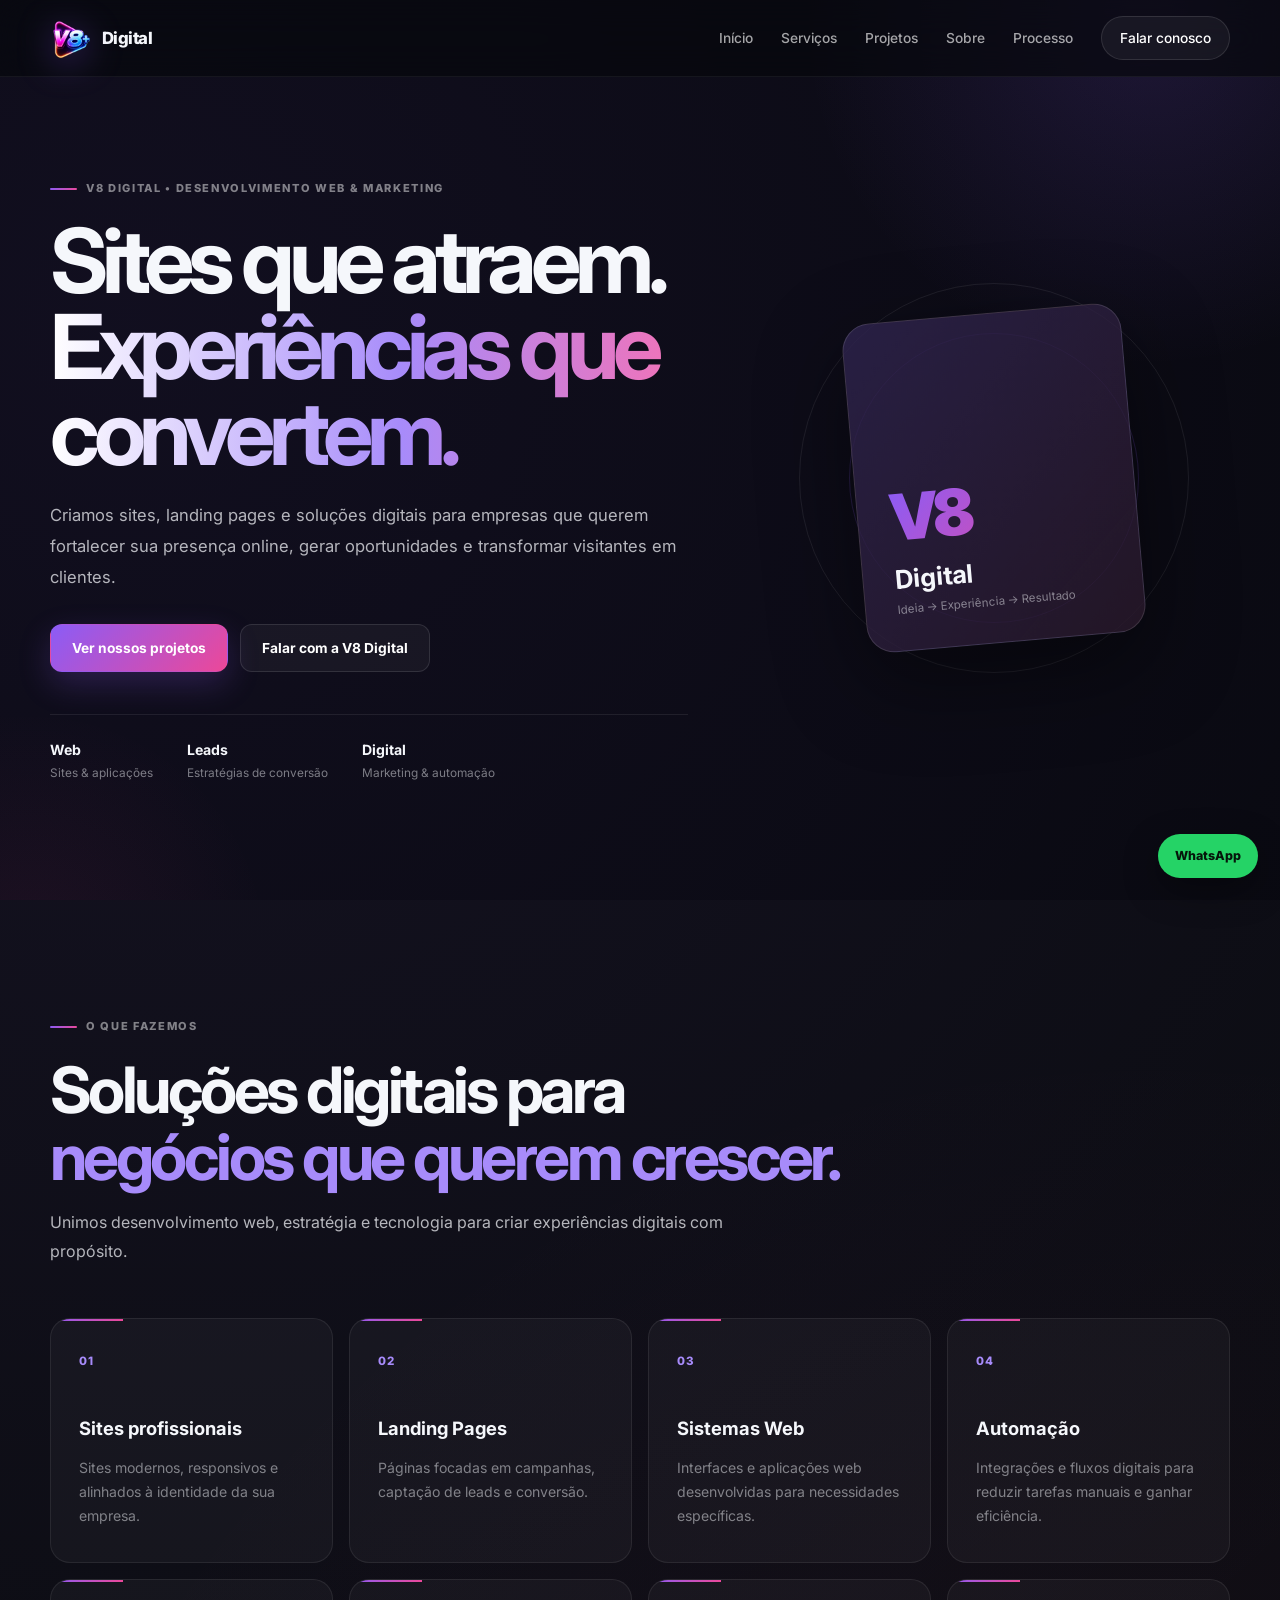
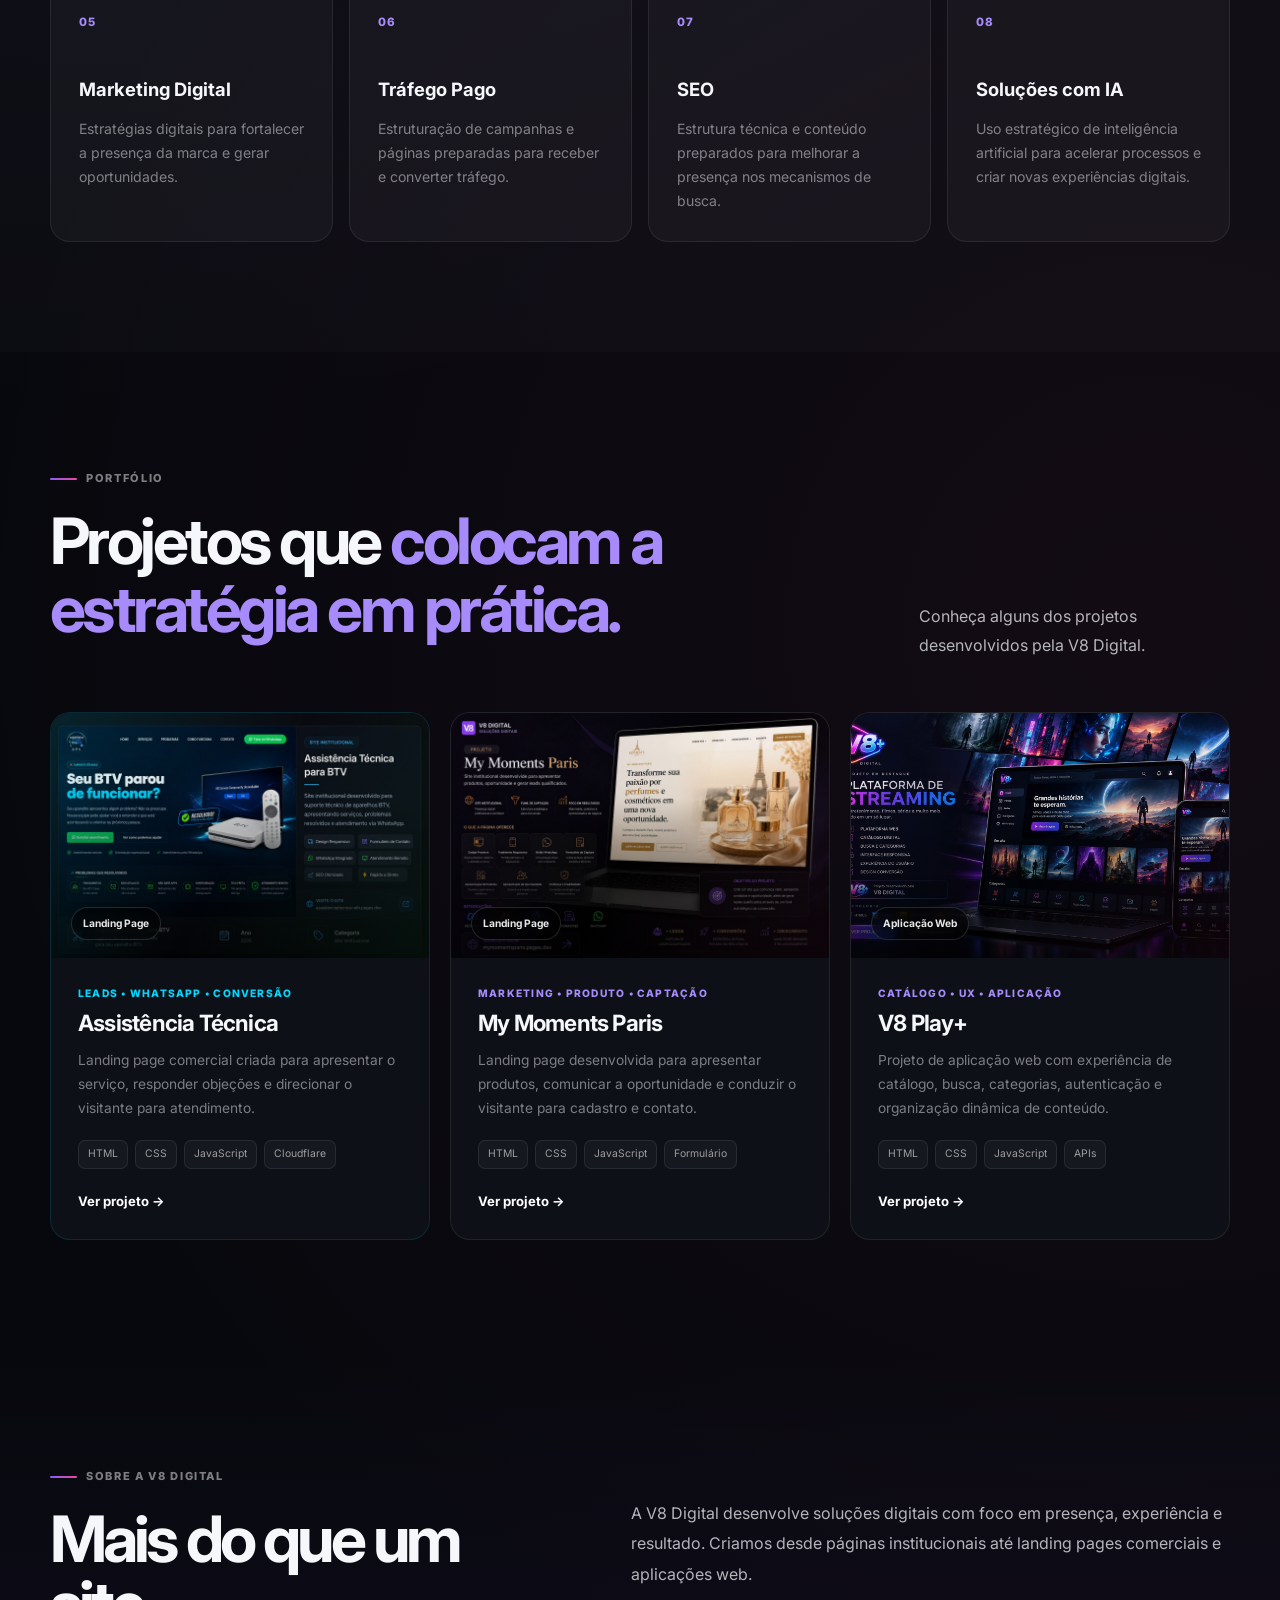
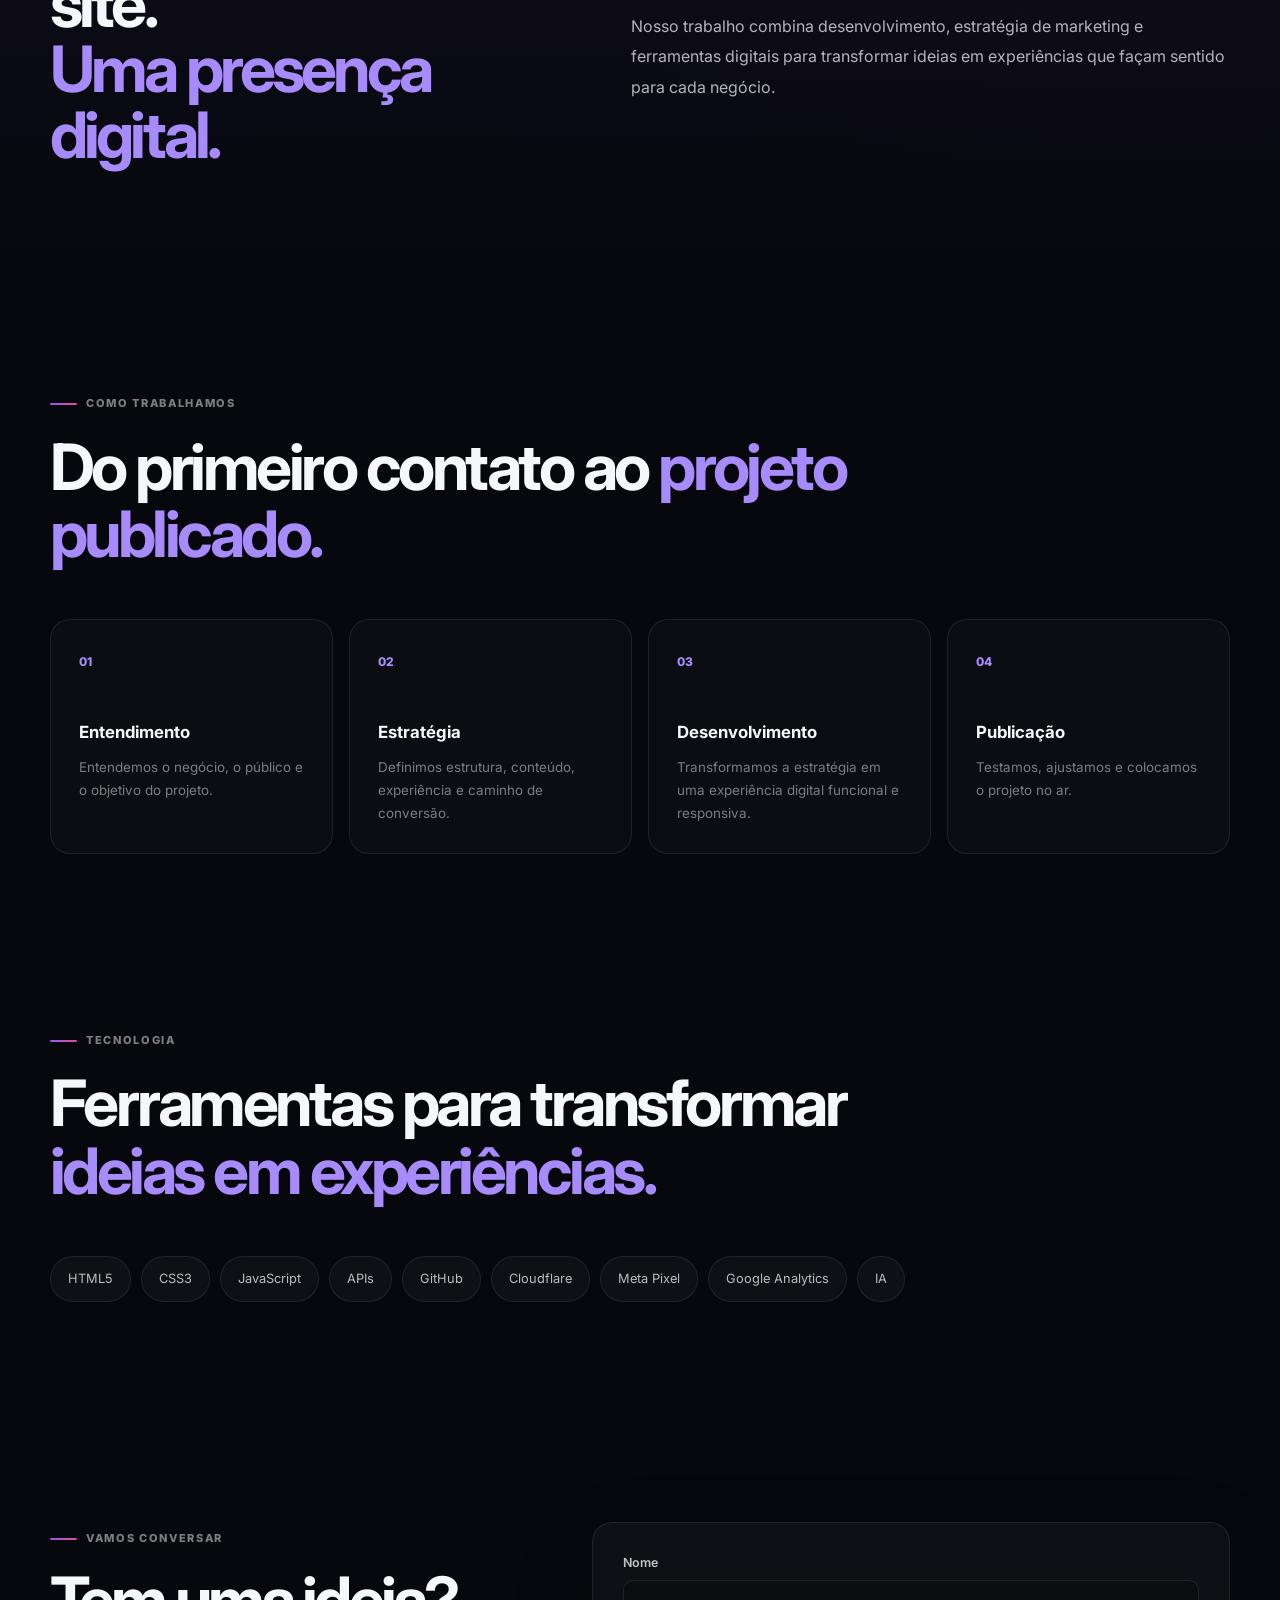
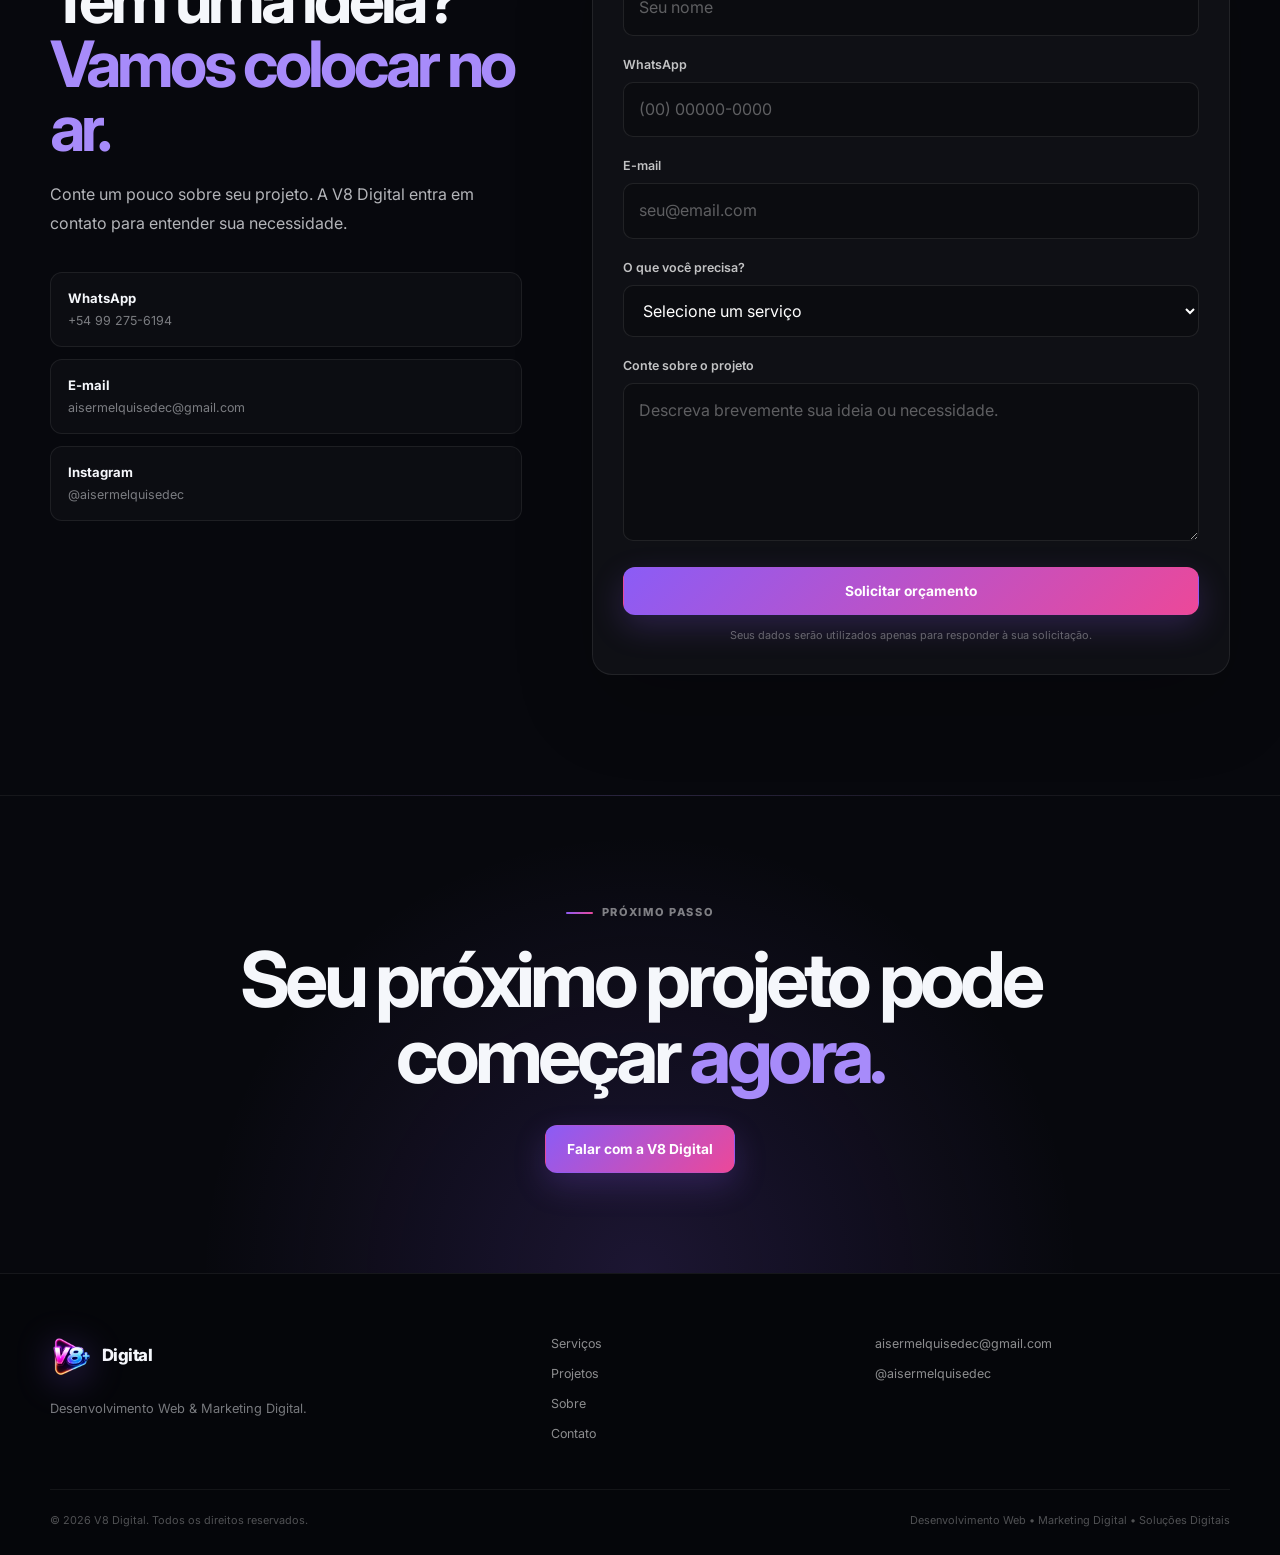
==== commit d42cdc14: "Add files via upload" ====
--- a/index.html
+++ b/index.html
@@ -20,10 +20,14 @@
   <meta property="og:description" content="Sites, landing pages e soluções digitais pensadas para presença, leads e vendas.">
   <meta property="og:url" content="https://v8digital.pages.dev/">
   <meta property="og:site_name" content="V8 Digital">
+  <meta property="og:image" content="https://v8digital.pages.dev/assets/banner/og-banner.jpg">
+  <meta property="og:image:width" content="1200">
+  <meta property="og:image:height" content="630">
 
   <meta name="twitter:card" content="summary_large_image">
   <meta name="twitter:title" content="V8 Digital | Desenvolvimento Web & Marketing Digital">
   <meta name="twitter:description" content="Soluções digitais para empresas que querem crescer online.">
+  <meta name="twitter:image" content="https://v8digital.pages.dev/assets/banner/og-banner.jpg">
 
   <link rel="preconnect" href="https://fonts.googleapis.com">
   <link rel="preconnect" href="https://fonts.gstatic.com" crossorigin>
@@ -52,7 +56,7 @@
   <header class="site-header" id="header">
     <div class="container nav-container">
       <a href="#inicio" class="logo" aria-label="V8 Digital - início">
-        <span class="logo-mark">V8</span>
+        <img src="assets/logo/v8p.png" alt="V8 Digital" class="logo-img">
         <span class="logo-text">Digital</span>
       </a>
 
@@ -385,7 +389,7 @@
     <div class="container footer-grid">
       <div>
         <a href="#inicio" class="logo">
-          <span class="logo-mark">V8</span>
+          <img src="assets/logo/v8p.png" alt="V8 Digital" class="logo-img">
           <span class="logo-text">Digital</span>
         </a>
         <p>Desenvolvimento Web & Marketing Digital.</p>
--- a/css/style.css
+++ b/css/style.css
@@ -209,29 +209,16 @@
   font-weight: 800;
 }
 
-.logo-mark {
+.logo-img {
   width: 42px;
   height: 42px;
 
-  display: grid;
-
-  place-items: center;
-
-  border-radius: 12px;
-
-  background: var(--gradient);
-
-  color: #fff;
-
-  font-size: 13px;
-
-  font-weight: 900;
-
-  letter-spacing: -0.05em;
-
-  box-shadow:
-    0 10px 30px
-    rgba(139, 92, 246, 0.22);
+  object-fit: contain;
+
+  border-radius: 10px;
+
+  filter:
+    drop-shadow(0 6px 18px rgba(139, 92, 246, 0.35));
 }
 
 .logo-text {
@@ -1024,19 +1011,20 @@
     center top;
 }
 
-/*
- * Ainda sem print real desses 2 projetos — usando um gradiente
- * de marca como placeholder. Assim que tiver os prints, salve-os
- * em assets/projects/my-moments-paris.jpg e assets/projects/v8-play.jpg
- * e troque o "background: var(--gradient)" por um "background-image: url(...)"
- * igual ao .project-assistencia acima.
- */
-.project-moments,
+.project-moments {
+  background-image:
+    url("../assets/projects/my-moments-paris.jpg");
+
+  background-position:
+    center top;
+}
+
 .project-play {
-  background: var(--gradient-soft), var(--bg-card);
-  display: flex;
-  align-items: center;
-  justify-content: center;
+  background-image:
+    url("../assets/projects/v8-play.jpg");
+
+  background-position:
+    center top;
 }
 
 
@@ -2295,7 +2283,7 @@
     min-height: 68px;
   }
 
-  .logo-mark {
+  .logo-img {
     width: 38px;
     height: 38px;
   }
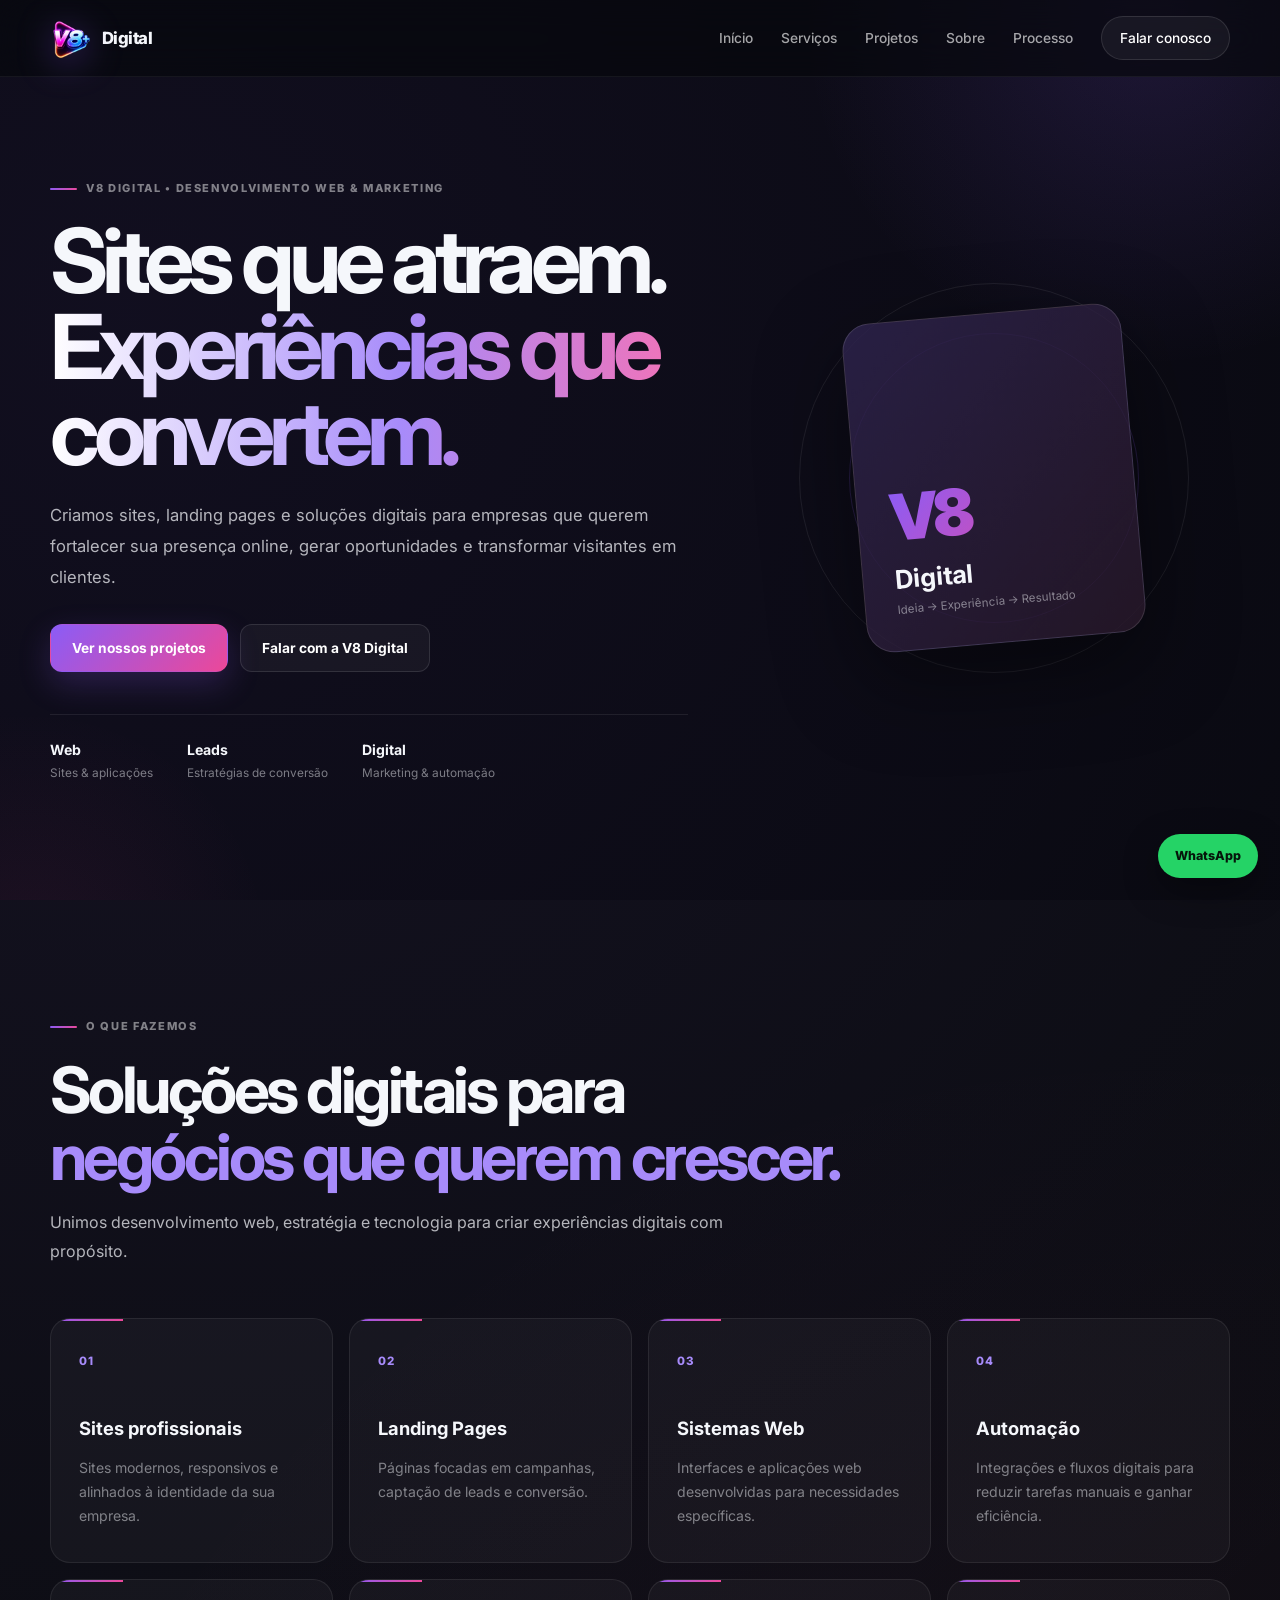
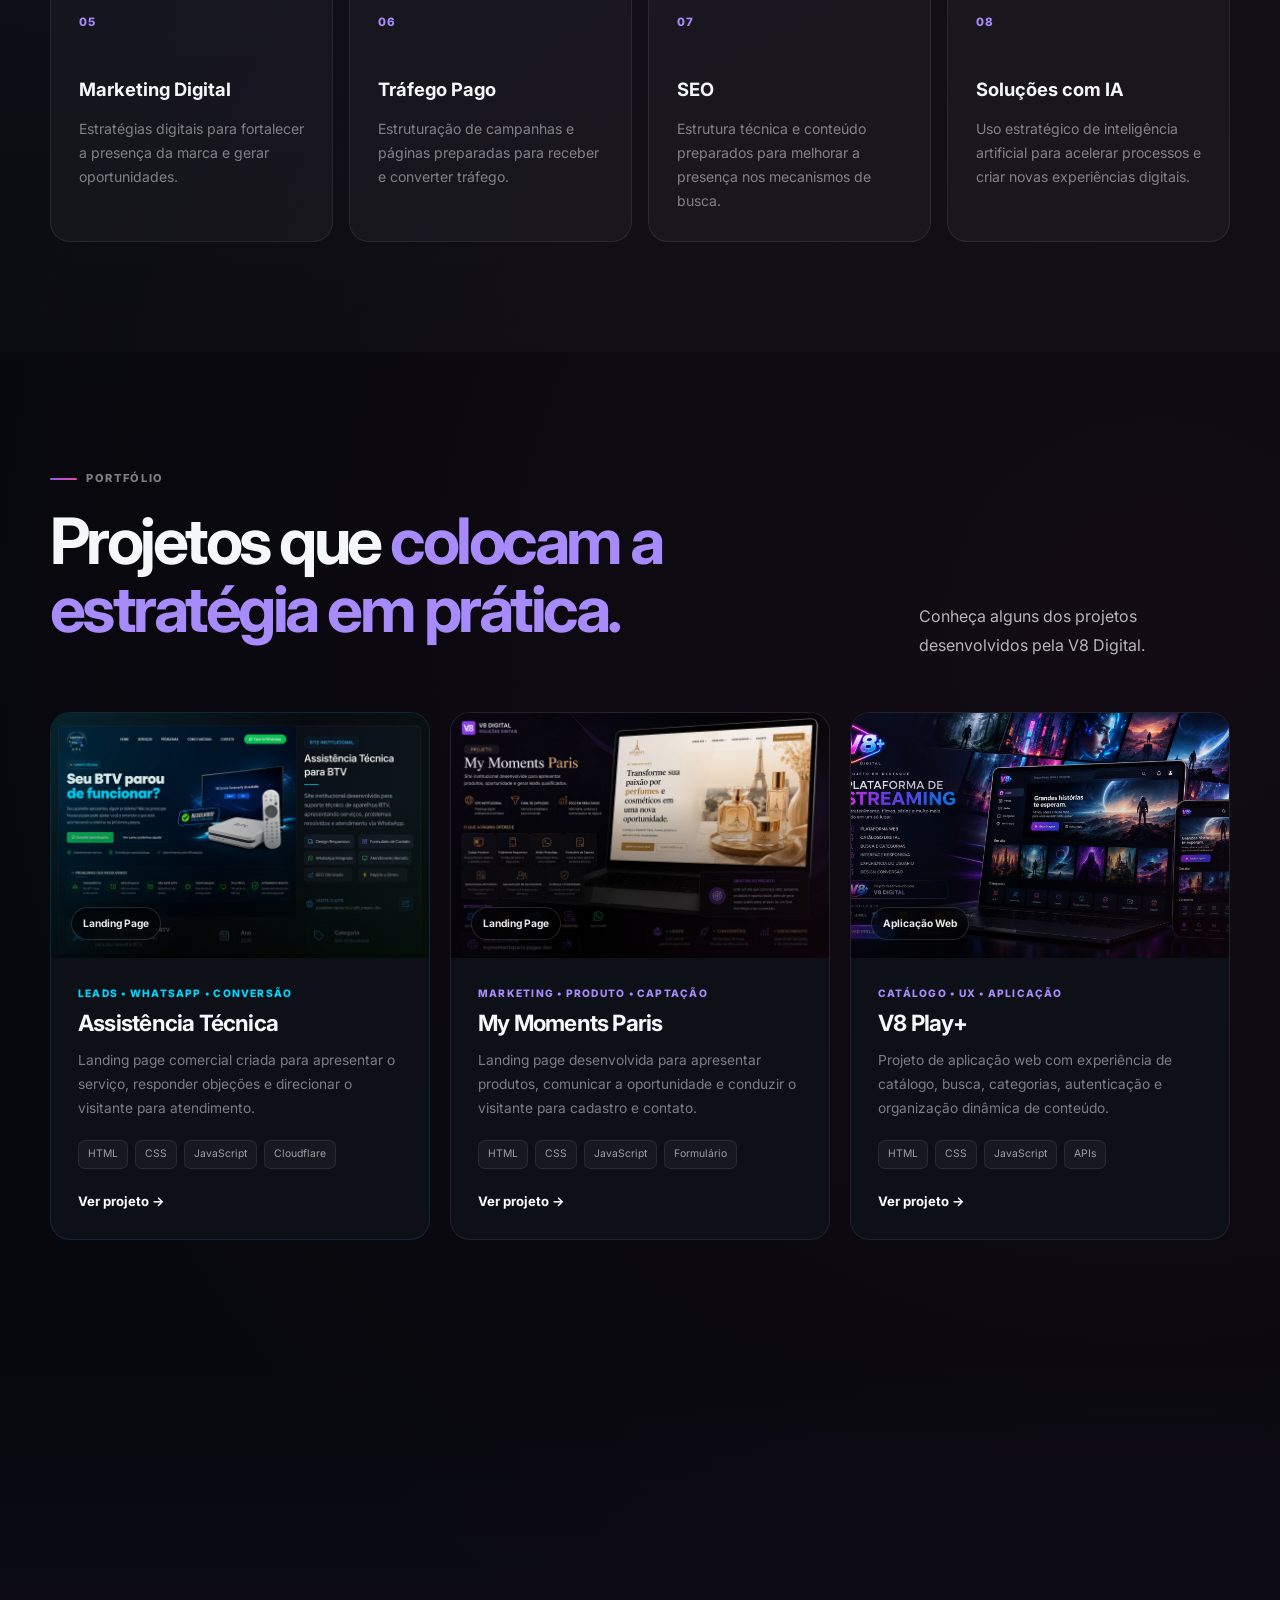
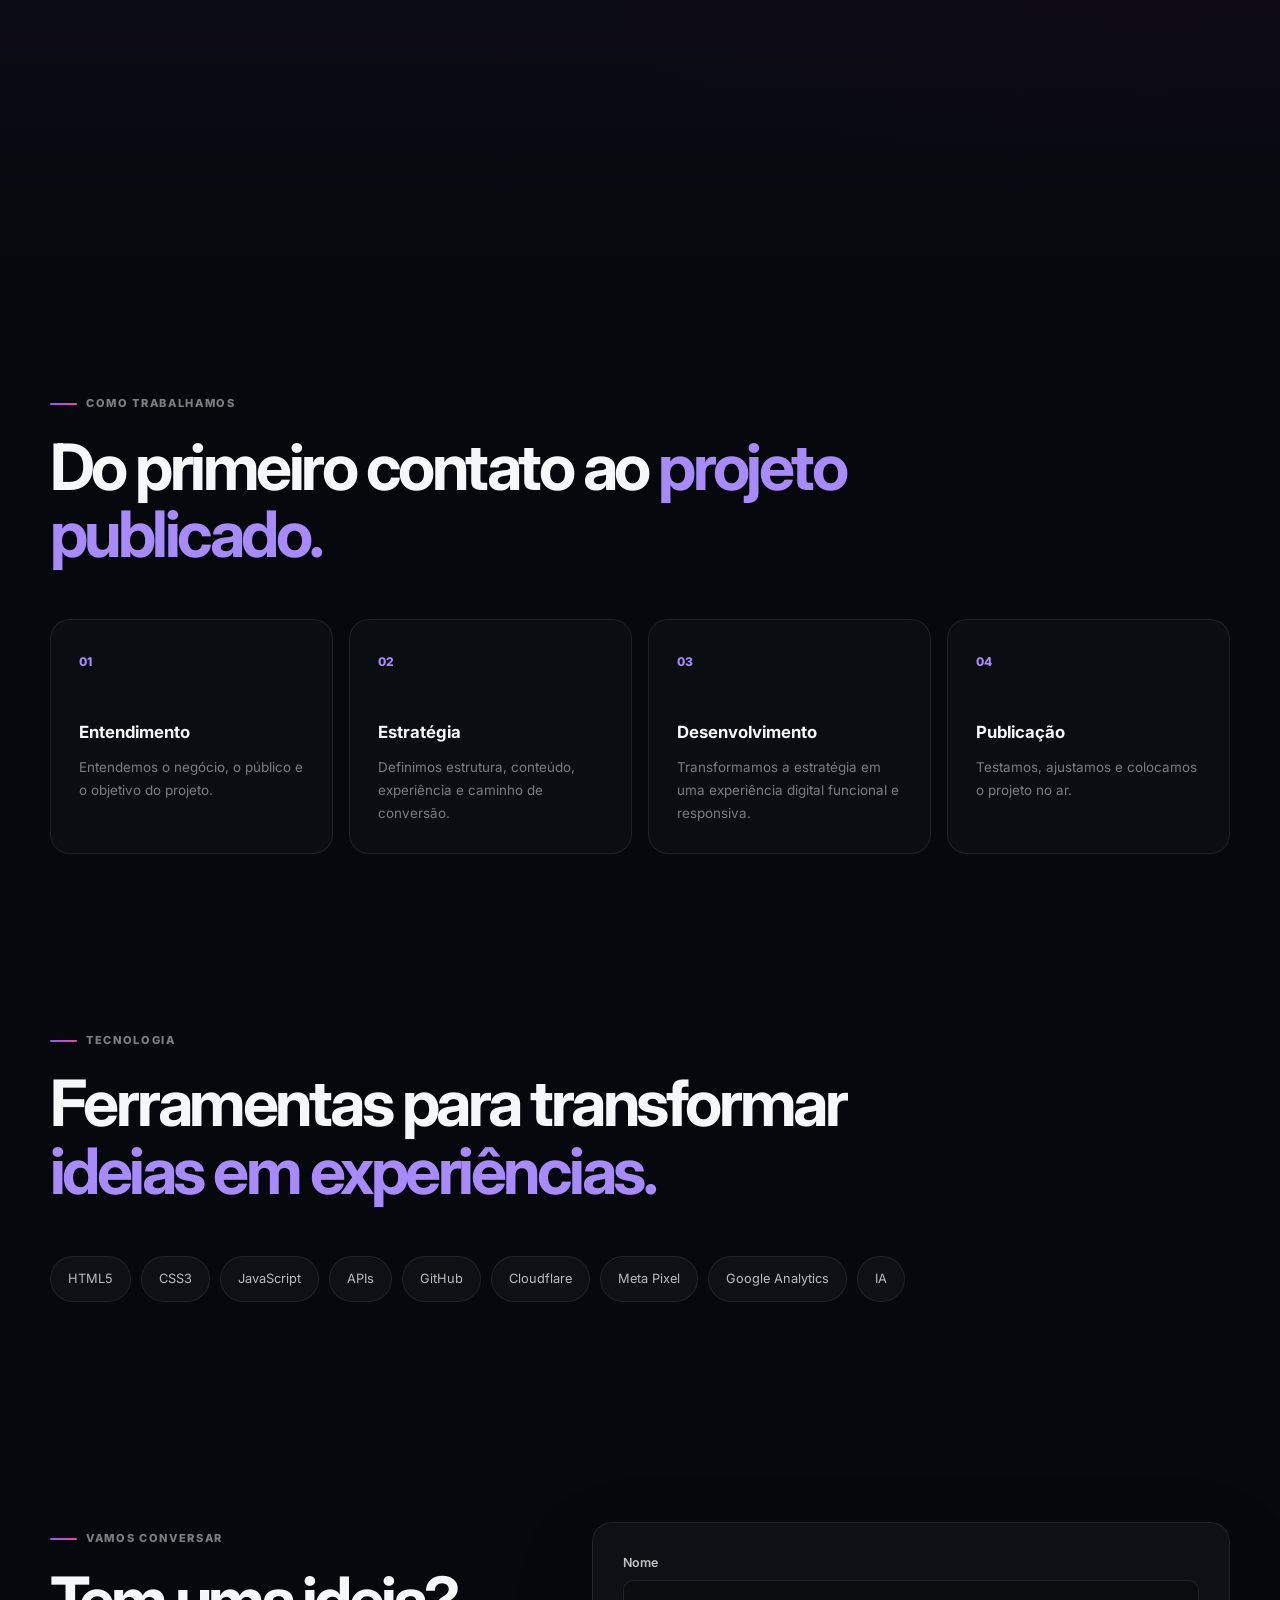
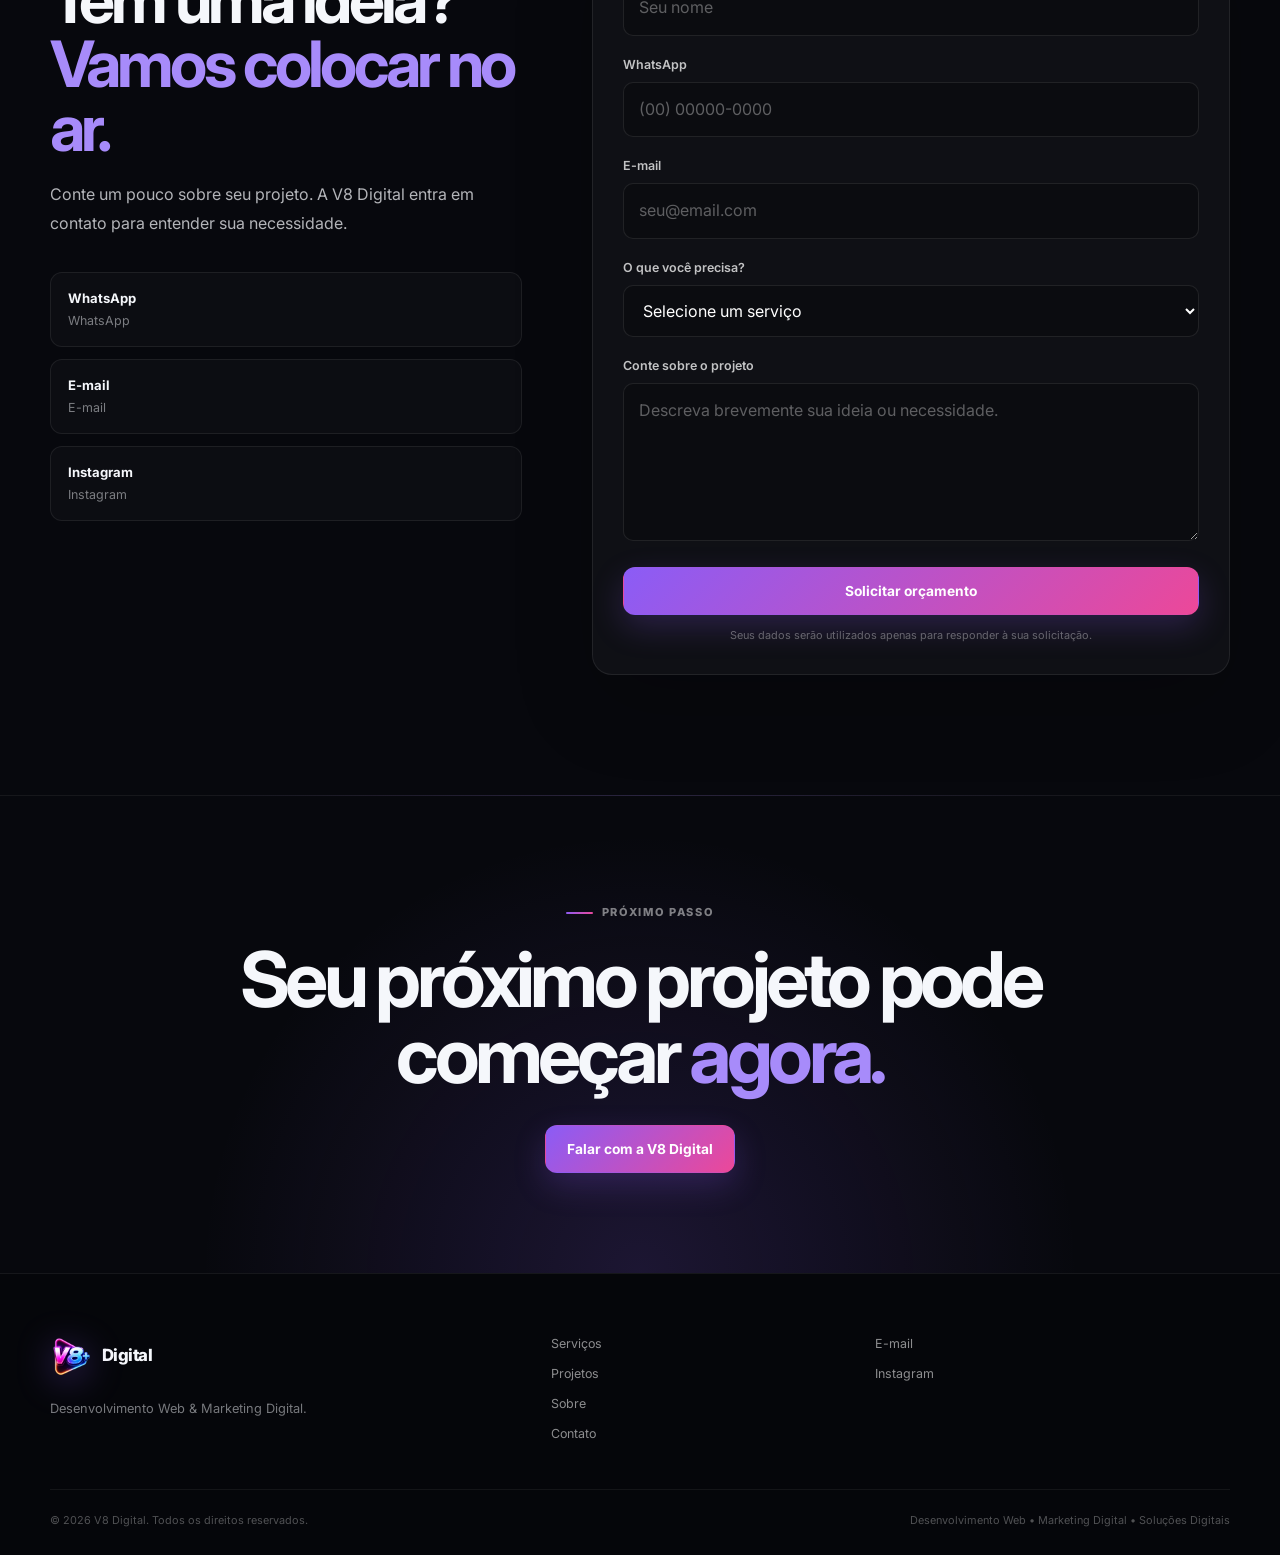
==== commit b0b4b395: "Update print statement from 'Hello' to 'Goodbye'" ====
--- a/index.html
+++ b/index.html
@@ -1,40 +1,174 @@
 <!DOCTYPE html>
 <html lang="pt-BR">
+
 <head>
+
   <meta charset="UTF-8">
-  <meta name="viewport" content="width=device-width, initial-scale=1.0">
-
-  <title>V8 Digital | Desenvolvimento Web & Marketing Digital</title>
-  <meta name="description" content="A V8 Digital cria sites profissionais, landing pages, sistemas web, automações, estratégias de marketing digital, tráfego pago e soluções com IA para empresas que querem crescer online.">
-  <meta name="keywords" content="V8 Digital, criação de sites, landing pages, marketing digital, tráfego pago, sistemas web, automação, inteligência artificial">
-  <meta name="author" content="V8 Digital">
-  <meta name="robots" content="index, follow">
-  <meta name="theme-color" content="#08080d">
-
-  <link rel="canonical" href="https://v8digital.pages.dev/">
-  <link rel="icon" href="assets/logo/v8p.png">
-
-  <meta property="og:type" content="website">
-  <meta property="og:locale" content="pt_BR">
-  <meta property="og:title" content="V8 Digital | Desenvolvimento Web & Marketing Digital">
-  <meta property="og:description" content="Sites, landing pages e soluções digitais pensadas para presença, leads e vendas.">
-  <meta property="og:url" content="https://v8digital.pages.dev/">
-  <meta property="og:site_name" content="V8 Digital">
-  <meta property="og:image" content="https://v8digital.pages.dev/assets/banner/og-banner.jpg">
-  <meta property="og:image:width" content="1200">
-  <meta property="og:image:height" content="630">
-
-  <meta name="twitter:card" content="summary_large_image">
-  <meta name="twitter:title" content="V8 Digital | Desenvolvimento Web & Marketing Digital">
-  <meta name="twitter:description" content="Soluções digitais para empresas que querem crescer online.">
-  <meta name="twitter:image" content="https://v8digital.pages.dev/assets/banner/og-banner.jpg">
-
-  <link rel="preconnect" href="https://fonts.googleapis.com">
-  <link rel="preconnect" href="https://fonts.gstatic.com" crossorigin>
-  <link href="https://fonts.googleapis.com/css2?family=Inter:wght@400;500;600;700;800&display=swap" rel="stylesheet">
-
-  <link rel="stylesheet" href="css/style.css">
-  <link rel="stylesheet" href="css/responsive.css">
+
+  <meta
+    name="viewport"
+    content="width=device-width, initial-scale=1.0"
+  >
+
+  <title>
+    V8 Digital | Desenvolvimento Web & Marketing Digital
+  </title>
+
+  <meta
+    name="description"
+    content="A V8 Digital cria sites profissionais, landing pages, sistemas web, automações, estratégias de marketing digital, tráfego pago e soluções com IA para empresas que querem crescer online."
+  >
+
+  <meta
+    name="keywords"
+    content="V8 Digital, criação de sites, landing pages, marketing digital, tráfego pago, sistemas web, automação, inteligência artificial"
+  >
+
+  <meta
+    name="author"
+    content="V8 Digital"
+  >
+
+  <meta
+    name="robots"
+    content="index, follow"
+  >
+
+  <meta
+    name="theme-color"
+    content="#08080d"
+  >
+
+
+  <!-- =====================================================
+       SEO
+       ===================================================== -->
+
+  <link
+    rel="canonical"
+    href="https://v8digital.pages.dev/"
+  >
+
+  <link
+    rel="icon"
+    href="assets/logo/v8p.png"
+  >
+
+
+  <!-- =====================================================
+       OPEN GRAPH
+       ===================================================== -->
+
+  <meta
+    property="og:type"
+    content="website"
+  >
+
+  <meta
+    property="og:locale"
+    content="pt_BR"
+  >
+
+  <meta
+    property="og:title"
+    content="V8 Digital | Desenvolvimento Web & Marketing Digital"
+  >
+
+  <meta
+    property="og:description"
+    content="Sites, landing pages e soluções digitais pensadas para presença, leads e vendas."
+  >
+
+  <meta
+    property="og:url"
+    content="https://v8digital.pages.dev/"
+  >
+
+  <meta
+    property="og:site_name"
+    content="V8 Digital"
+  >
+
+  <meta
+    property="og:image"
+    content="https://v8digital.pages.dev/assets/banner/og-banner.jpg"
+  >
+
+  <meta
+    property="og:image:width"
+    content="1200"
+  >
+
+  <meta
+    property="og:image:height"
+    content="630"
+  >
+
+
+  <!-- =====================================================
+       TWITTER
+       ===================================================== -->
+
+  <meta
+    name="twitter:card"
+    content="summary_large_image"
+  >
+
+  <meta
+    name="twitter:title"
+    content="V8 Digital | Desenvolvimento Web & Marketing Digital"
+  >
+
+  <meta
+    name="twitter:description"
+    content="Soluções digitais para empresas que querem crescer online."
+  >
+
+  <meta
+    name="twitter:image"
+    content="https://v8digital.pages.dev/assets/banner/og-banner.jpg"
+  >
+
+
+  <!-- =====================================================
+       FONTES
+       ===================================================== -->
+
+  <link
+    rel="preconnect"
+    href="https://fonts.googleapis.com"
+  >
+
+  <link
+    rel="preconnect"
+    href="https://fonts.gstatic.com"
+    crossorigin
+  >
+
+  <link
+    href="https://fonts.googleapis.com/css2?family=Inter:wght@400;500;600;700;800&display=swap"
+    rel="stylesheet"
+  >
+
+
+  <!-- =====================================================
+       CSS
+       ===================================================== -->
+
+  <link
+    rel="stylesheet"
+    href="css/style.css"
+  >
+
+  <link
+    rel="stylesheet"
+    href="css/responsive.css"
+  >
+
+
+  <!-- =====================================================
+       STRUCTURED DATA
+       ===================================================== -->
 
   <script type="application/ld+json">
   {
@@ -49,43 +183,131 @@
     "description": "Desenvolvimento web, landing pages, marketing digital, automações, tráfego pago e soluções com IA."
   }
   </script>
+
 </head>
 
+
 <body>
 
-  <header class="site-header" id="header">
+
+  <!-- =====================================================
+       HEADER
+       ===================================================== -->
+
+  <header
+    class="site-header"
+    id="header"
+  >
+
     <div class="container nav-container">
-      <a href="#inicio" class="logo" aria-label="V8 Digital - início">
-        <img src="assets/logo/v8p.png" alt="V8 Digital" class="logo-img">
-        <span class="logo-text">Digital</span>
+
+      <a
+        href="#inicio"
+        class="logo"
+        aria-label="V8 Digital - início"
+      >
+
+        <img
+          src="assets/logo/v8p.png"
+          alt="V8 Digital"
+          class="logo-img"
+        >
+
+        <span class="logo-text">
+          Digital
+        </span>
+
       </a>
 
-      <button class="menu-toggle" id="menuToggle" aria-label="Abrir menu" aria-expanded="false" aria-controls="mainNav">
-        <span></span><span></span><span></span>
+
+      <button
+        class="menu-toggle"
+        id="menuToggle"
+        type="button"
+        aria-label="Abrir menu"
+        aria-expanded="false"
+        aria-controls="mainNav"
+      >
+
+        <span></span>
+        <span></span>
+        <span></span>
+
       </button>
 
-      <nav class="main-nav" id="mainNav" aria-label="Navegação principal">
-        <a href="#inicio">Início</a>
-        <a href="#servicos">Serviços</a>
-        <a href="#projetos">Projetos</a>
-        <a href="#sobre">Sobre</a>
-        <a href="#processo">Processo</a>
-        <a href="#contato" class="nav-cta">Falar conosco</a>
+
+      <nav
+        class="main-nav"
+        id="mainNav"
+        aria-label="Navegação principal"
+      >
+
+        <a href="#inicio">
+          Início
+        </a>
+
+        <a href="#servicos">
+          Serviços
+        </a>
+
+        <a href="#projetos">
+          Projetos
+        </a>
+
+        <a href="#sobre">
+          Sobre
+        </a>
+
+        <a href="#processo">
+          Processo
+        </a>
+
+        <a
+          href="#contato"
+          class="nav-cta"
+        >
+          Falar conosco
+        </a>
+
       </nav>
+
     </div>
+
   </header>
 
+
+  <!-- =====================================================
+       MAIN
+       ===================================================== -->
+
   <main>
 
-    <section class="hero" id="inicio">
+
+    <!-- ===================================================
+         HERO
+         =================================================== -->
+
+    <section
+      class="hero"
+      id="inicio"
+    >
+
       <div class="container hero-content">
+
         <div class="hero-copy">
-          <span class="eyebrow">V8 DIGITAL • DESENVOLVIMENTO WEB & MARKETING</span>
+
+          <span class="eyebrow">
+            V8 DIGITAL • DESENVOLVIMENTO WEB & MARKETING
+          </span>
+
 
           <h1>
             Sites que atraem.
-            <span>Experiências que convertem.</span>
+            <span>
+              Experiências que convertem.
+            </span>
           </h1>
+
 
           <p>
             Criamos sites, landing pages e soluções digitais para empresas
@@ -93,216 +315,671 @@
             e transformar visitantes em clientes.
           </p>
 
+
           <div class="hero-actions">
-            <a href="#projetos" class="btn btn-primary">Ver nossos projetos</a>
-            <a href="https://wa.me/54992756194?text=Olá%20V8%20Digital!%20Quero%20conhecer%20os%20serviços%20e%20fazer%20um%20orçamento." data-whatsapp="Olá V8 Digital! Quero conhecer os serviços e fazer um orçamento." class="btn btn-secondary" target="_blank" rel="noopener noreferrer">Falar com a V8 Digital</a>
+
+            <a
+              href="#projetos"
+              class="btn btn-primary"
+            >
+              Ver nossos projetos
+            </a>
+
+
+            <a
+              href="#"
+              data-v8="contact.whatsapp"
+              class="btn btn-secondary"
+              target="_blank"
+              rel="noopener noreferrer"
+            >
+              Falar com a V8 Digital
+            </a>
+
           </div>
 
+
           <div class="hero-proof">
-            <div><strong>Web</strong><span>Sites & aplicações</span></div>
-            <div><strong>Leads</strong><span>Estratégias de conversão</span></div>
-            <div><strong>Digital</strong><span>Marketing & automação</span></div>
+
+            <div>
+              <strong>
+                Web
+              </strong>
+
+              <span>
+                Sites & aplicações
+              </span>
+            </div>
+
+
+            <div>
+              <strong>
+                Leads
+              </strong>
+
+              <span>
+                Estratégias de conversão
+              </span>
+            </div>
+
+
+            <div>
+              <strong>
+                Digital
+              </strong>
+
+              <span>
+                Marketing & automação
+              </span>
+            </div>
+
           </div>
+
         </div>
 
-        <div class="hero-visual" aria-hidden="true">
-          <div class="hero-orbit orbit-one"></div>
-          <div class="hero-orbit orbit-two"></div>
+
+        <div
+          class="hero-visual"
+          aria-hidden="true"
+        >
+
+          <div
+            class="hero-orbit orbit-one"
+          ></div>
+
+          <div
+            class="hero-orbit orbit-two"
+          ></div>
+
           <div class="hero-card">
-            <span>V8</span>
-            <strong>Digital</strong>
-            <small>Ideia → Experiência → Resultado</small>
+
+            <span>
+              V8
+            </span>
+
+            <strong>
+              Digital
+            </strong>
+
+            <small>
+              Ideia → Experiência → Resultado
+            </small>
+
           </div>
+
         </div>
+
       </div>
+
     </section>
 
-    <section class="section services-section" id="servicos">
+
+    <!-- ===================================================
+         SERVIÇOS
+         =================================================== -->
+
+    <section
+      class="section services-section"
+      id="servicos"
+    >
+
       <div class="container">
+
         <div class="section-heading">
-          <span class="eyebrow">O QUE FAZEMOS</span>
-          <h2>Soluções digitais para <span>negócios que querem crescer.</span></h2>
-          <p>Unimos desenvolvimento web, estratégia e tecnologia para criar experiências digitais com propósito.</p>
+
+          <span class="eyebrow">
+            O QUE FAZEMOS
+          </span>
+
+          <h2>
+            Soluções digitais para
+            <span>
+              negócios que querem crescer.
+            </span>
+          </h2>
+
+          <p>
+            Unimos desenvolvimento web, estratégia e tecnologia
+            para criar experiências digitais com propósito.
+          </p>
+
         </div>
 
+
         <div class="services-grid">
+
+
           <article class="service-card">
-            <span class="service-number">01</span>
-            <h3>Sites profissionais</h3>
-            <p>Sites modernos, responsivos e alinhados à identidade da sua empresa.</p>
+
+            <span class="service-number">
+              01
+            </span>
+
+            <h3>
+              Sites profissionais
+            </h3>
+
+            <p>
+              Sites modernos, responsivos e alinhados à identidade da sua empresa.
+            </p>
+
           </article>
 
+
           <article class="service-card">
-            <span class="service-number">02</span>
-            <h3>Landing Pages</h3>
-            <p>Páginas focadas em campanhas, captação de leads e conversão.</p>
+
+            <span class="service-number">
+              02
+            </span>
+
+            <h3>
+              Landing Pages
+            </h3>
+
+            <p>
+              Páginas focadas em campanhas, captação de leads e conversão.
+            </p>
+
           </article>
 
+
           <article class="service-card">
-            <span class="service-number">03</span>
-            <h3>Sistemas Web</h3>
-            <p>Interfaces e aplicações web desenvolvidas para necessidades específicas.</p>
+
+            <span class="service-number">
+              03
+            </span>
+
+            <h3>
+              Sistemas Web
+            </h3>
+
+            <p>
+              Interfaces e aplicações web desenvolvidas para necessidades específicas.
+            </p>
+
           </article>
 
+
           <article class="service-card">
-            <span class="service-number">04</span>
-            <h3>Automação</h3>
-            <p>Integrações e fluxos digitais para reduzir tarefas manuais e ganhar eficiência.</p>
+
+            <span class="service-number">
+              04
+            </span>
+
+            <h3>
+              Automação
+            </h3>
+
+            <p>
+              Integrações e fluxos digitais para reduzir tarefas manuais e ganhar eficiência.
+            </p>
+
           </article>
 
+
           <article class="service-card">
-            <span class="service-number">05</span>
-            <h3>Marketing Digital</h3>
-            <p>Estratégias digitais para fortalecer a presença da marca e gerar oportunidades.</p>
+
+            <span class="service-number">
+              05
+            </span>
+
+            <h3>
+              Marketing Digital
+            </h3>
+
+            <p>
+              Estratégias digitais para fortalecer a presença da marca e gerar oportunidades.
+            </p>
+
           </article>
 
+
           <article class="service-card">
-            <span class="service-number">06</span>
-            <h3>Tráfego Pago</h3>
-            <p>Estruturação de campanhas e páginas preparadas para receber e converter tráfego.</p>
+
+            <span class="service-number">
+              06
+            </span>
+
+            <h3>
+              Tráfego Pago
+            </h3>
+
+            <p>
+              Estruturação de campanhas e páginas preparadas para receber e converter tráfego.
+            </p>
+
           </article>
 
+
           <article class="service-card">
-            <span class="service-number">07</span>
-            <h3>SEO</h3>
-            <p>Estrutura técnica e conteúdo preparados para melhorar a presença nos mecanismos de busca.</p>
+
+            <span class="service-number">
+              07
+            </span>
+
+            <h3>
+              SEO
+            </h3>
+
+            <p>
+              Estrutura técnica e conteúdo preparados para melhorar a presença nos mecanismos de busca.
+            </p>
+
           </article>
 
+
           <article class="service-card">
-            <span class="service-number">08</span>
-            <h3>Soluções com IA</h3>
-            <p>Uso estratégico de inteligência artificial para acelerar processos e criar novas experiências digitais.</p>
+
+            <span class="service-number">
+              08
+            </span>
+
+            <h3>
+              Soluções com IA
+            </h3>
+
+            <p>
+              Uso estratégico de inteligência artificial para acelerar processos e criar novas experiências digitais.
+            </p>
+
           </article>
+
+
         </div>
+
       </div>
+
     </section>
 
-    <section class="section projects-section" id="projetos">
+
+    <!-- ===================================================
+         PROJETOS
+         =================================================== -->
+
+    <section
+      class="section projects-section"
+      id="projetos"
+    >
+
       <div class="container">
+
         <div class="section-heading section-heading-row">
+
           <div>
-            <span class="eyebrow">PORTFÓLIO</span>
-            <h2>Projetos que <span>colocam a estratégia em prática.</span></h2>
+
+            <span class="eyebrow">
+              PORTFÓLIO
+            </span>
+
+            <h2>
+              Projetos que
+              <span>
+                colocam a estratégia em prática.
+              </span>
+            </h2>
+
           </div>
-          <p>Conheça alguns dos projetos desenvolvidos pela V8 Digital.</p>
+
+
+          <p>
+            Conheça alguns dos projetos desenvolvidos pela V8 Digital.
+          </p>
+
         </div>
 
+
         <div class="projects-grid">
 
-          <article class="project-card" data-project-id="assistencia-tecnica">
+
+          <article
+            class="project-card"
+            data-project-id="assistencia-tecnica"
+          >
+
             <div class="project-image project-assistencia">
-              <span>Landing Page</span>
+
+              <span>
+                Landing Page
+              </span>
+
             </div>
+
+
             <div class="project-content">
-              <span class="project-category">LEADS • WHATSAPP • CONVERSÃO</span>
-              <h3>Assistência Técnica</h3>
-              <p>Landing page comercial criada para apresentar o serviço, responder objeções e direcionar o visitante para atendimento.</p>
+
+              <span class="project-category">
+                LEADS • WHATSAPP • CONVERSÃO
+              </span>
+
+              <h3>
+                Assistência Técnica
+              </h3>
+
+              <p>
+                Landing page comercial criada para apresentar o serviço,
+                responder objeções e direcionar o visitante para atendimento.
+              </p>
+
+
               <div class="project-tags">
-                <span>HTML</span><span>CSS</span><span>JavaScript</span><span>Cloudflare</span>
+
+                <span>HTML</span>
+                <span>CSS</span>
+                <span>JavaScript</span>
+                <span>Cloudflare</span>
+
               </div>
-              <a href="https://assistenciatecnica-eth.pages.dev/" target="_blank" rel="noopener noreferrer" class="project-link">Ver projeto →</a>
+
+
+              <a
+                href="https://assistenciatecnica-eth.pages.dev/"
+                target="_blank"
+                rel="noopener noreferrer"
+                class="project-link"
+              >
+                Ver projeto →
+              </a>
+
             </div>
+
           </article>
 
-          <article class="project-card" data-project-id="my-moments-paris">
+
+          <article
+            class="project-card"
+            data-project-id="my-moments-paris"
+          >
+
             <div class="project-image project-moments">
-              <span>Landing Page</span>
+
+              <span>
+                Landing Page
+              </span>
+
             </div>
+
+
             <div class="project-content">
-              <span class="project-category">MARKETING • PRODUTO • CAPTAÇÃO</span>
-              <h3>My Moments Paris</h3>
-              <p>Landing page desenvolvida para apresentar produtos, comunicar a oportunidade e conduzir o visitante para cadastro e contato.</p>
+
+              <span class="project-category">
+                MARKETING • PRODUTO • CAPTAÇÃO
+              </span>
+
+              <h3>
+                My Moments Paris
+              </h3>
+
+              <p>
+                Landing page desenvolvida para apresentar produtos,
+                comunicar a oportunidade e conduzir o visitante para cadastro e contato.
+              </p>
+
+
               <div class="project-tags">
-                <span>HTML</span><span>CSS</span><span>JavaScript</span><span>Formulário</span>
+
+                <span>HTML</span>
+                <span>CSS</span>
+                <span>JavaScript</span>
+                <span>Formulário</span>
+
               </div>
-              <a href="https://mymonentsparis.pages.dev/" target="_blank" rel="noopener noreferrer" class="project-link">Ver projeto →</a>
+
+
+              <a
+                href="https://mymonentsparis.pages.dev/"
+                target="_blank"
+                rel="noopener noreferrer"
+                class="project-link"
+              >
+                Ver projeto →
+              </a>
+
             </div>
+
           </article>
 
-          <article class="project-card" data-project-id="v8-play">
+
+          <article
+            class="project-card"
+            data-project-id="v8-play"
+          >
+
             <div class="project-image project-play">
-              <span>Aplicação Web</span>
+
+              <span>
+                Aplicação Web
+              </span>
+
             </div>
+
+
             <div class="project-content">
-              <span class="project-category">CATÁLOGO • UX • APLICAÇÃO</span>
-              <h3>V8 Play+</h3>
-              <p>Projeto de aplicação web com experiência de catálogo, busca, categorias, autenticação e organização dinâmica de conteúdo.</p>
+
+              <span class="project-category">
+                CATÁLOGO • UX • APLICAÇÃO
+              </span>
+
+              <h3>
+                V8 Play+
+              </h3>
+
+              <p>
+                Projeto de aplicação web com experiência de catálogo,
+                busca, categorias, autenticação e organização dinâmica de conteúdo.
+              </p>
+
+
               <div class="project-tags">
-                <span>HTML</span><span>CSS</span><span>JavaScript</span><span>APIs</span>
+
+                <span>HTML</span>
+                <span>CSS</span>
+                <span>JavaScript</span>
+                <span>APIs</span>
+
               </div>
-              <a href="https://v8play.pages.dev/" target="_blank" rel="noopener noreferrer" class="project-link">Ver projeto →</a>
+
+
+              <a
+                href="https://v8play.pages.dev/"
+                target="_blank"
+                rel="noopener noreferrer"
+                class="project-link"
+              >
+                Ver projeto →
+              </a>
+
             </div>
+
           </article>
 
+
         </div>
+
       </div>
+
     </section>
 
-    <section class="section about-section" id="sobre">
+
+    <!-- ===================================================
+         SOBRE
+         =================================================== -->
+
+    <section
+      class="section about-section"
+      id="sobre"
+    >
+
       <div class="container about-grid">
+
         <div>
-          <span class="eyebrow">SOBRE A V8 DIGITAL</span>
-          <h2>Mais do que um site.<br><span>Uma presença digital.</span></h2>
+
+          <span class="eyebrow">
+            SOBRE A V8 DIGITAL
+          </span>
+
+          <h2>
+            Mais do que um site.
+            <br>
+            <span>
+              Uma presença digital.
+            </span>
+          </h2>
+
         </div>
 
+
         <div class="about-copy">
+
           <p>
             A V8 Digital desenvolve soluções digitais com foco em presença,
             experiência e resultado. Criamos desde páginas institucionais
             até landing pages comerciais e aplicações web.
           </p>
+
           <p>
             Nosso trabalho combina desenvolvimento, estratégia de marketing
             e ferramentas digitais para transformar ideias em experiências
             que façam sentido para cada negócio.
           </p>
+
         </div>
+
       </div>
+
     </section>
 
-    <section class="section process-section" id="processo">
+
+    <!-- ===================================================
+         PROCESSO
+         =================================================== -->
+
+    <section
+      class="section process-section"
+      id="processo"
+    >
+
       <div class="container">
+
         <div class="section-heading">
-          <span class="eyebrow">COMO TRABALHAMOS</span>
-          <h2>Do primeiro contato ao <span>projeto publicado.</span></h2>
+
+          <span class="eyebrow">
+            COMO TRABALHAMOS
+          </span>
+
+          <h2>
+            Do primeiro contato ao
+            <span>
+              projeto publicado.
+            </span>
+          </h2>
+
         </div>
 
+
         <div class="process-grid">
+
+
           <article class="process-card">
-            <span>01</span>
-            <h3>Entendimento</h3>
-            <p>Entendemos o negócio, o público e o objetivo do projeto.</p>
+
+            <span>
+              01
+            </span>
+
+            <h3>
+              Entendimento
+            </h3>
+
+            <p>
+              Entendemos o negócio, o público e o objetivo do projeto.
+            </p>
+
           </article>
 
+
           <article class="process-card">
-            <span>02</span>
-            <h3>Estratégia</h3>
-            <p>Definimos estrutura, conteúdo, experiência e caminho de conversão.</p>
+
+            <span>
+              02
+            </span>
+
+            <h3>
+              Estratégia
+            </h3>
+
+            <p>
+              Definimos estrutura, conteúdo, experiência e caminho de conversão.
+            </p>
+
           </article>
 
+
           <article class="process-card">
-            <span>03</span>
-            <h3>Desenvolvimento</h3>
-            <p>Transformamos a estratégia em uma experiência digital funcional e responsiva.</p>
+
+            <span>
+              03
+            </span>
+
+            <h3>
+              Desenvolvimento
+            </h3>
+
+            <p>
+              Transformamos a estratégia em uma experiência digital funcional e responsiva.
+            </p>
+
           </article>
 
+
           <article class="process-card">
-            <span>04</span>
-            <h3>Publicação</h3>
-            <p>Testamos, ajustamos e colocamos o projeto no ar.</p>
+
+            <span>
+              04
+            </span>
+
+            <h3>
+              Publicação
+            </h3>
+
+            <p>
+              Testamos, ajustamos e colocamos o projeto no ar.
+            </p>
+
           </article>
+
+
         </div>
+
       </div>
+
     </section>
 
+
+    <!-- ===================================================
+         TECNOLOGIA
+         =================================================== -->
+
     <section class="section tech-section">
+
       <div class="container">
+
         <div class="section-heading">
-          <span class="eyebrow">TECNOLOGIA</span>
-          <h2>Ferramentas para transformar <span>ideias em experiências.</span></h2>
+
+          <span class="eyebrow">
+            TECNOLOGIA
+          </span>
+
+          <h2>
+            Ferramentas para transformar
+            <span>
+              ideias em experiências.
+            </span>
+          </h2>
+
         </div>
 
+
         <div class="tech-list">
+
           <span>HTML5</span>
           <span>CSS3</span>
           <span>JavaScript</span>
@@ -312,136 +989,431 @@
           <span>Meta Pixel</span>
           <span>Google Analytics</span>
           <span>IA</span>
+
         </div>
+
       </div>
+
     </section>
 
-    <section class="section contact-section" id="contato">
+
+    <!-- ===================================================
+         CONTATO
+         =================================================== -->
+
+    <section
+      class="section contact-section"
+      id="contato"
+    >
+
       <div class="container contact-grid">
+
+
         <div class="contact-copy">
-          <span class="eyebrow">VAMOS CONVERSAR</span>
-          <h2>Tem uma ideia?<br><span>Vamos colocar no ar.</span></h2>
-          <p>Conte um pouco sobre seu projeto. A V8 Digital entra em contato para entender sua necessidade.</p>
+
+          <span class="eyebrow">
+            VAMOS CONVERSAR
+          </span>
+
+          <h2>
+            Tem uma ideia?
+            <br>
+            <span>
+              Vamos colocar no ar.
+            </span>
+          </h2>
+
+          <p>
+            Conte um pouco sobre seu projeto.
+            A V8 Digital entra em contato para entender sua necessidade.
+          </p>
+
 
           <div class="contact-links">
-            <a href="https://wa.me/54992756194?text=Olá%20V8%20Digital!%20Quero%20falar%20sobre%20um%20projeto." data-whatsapp="Olá V8 Digital! Quero falar sobre um projeto." target="_blank" rel="noopener noreferrer">
-              <strong>WhatsApp</strong>
-              <span data-whatsapp-display>+55 49 9275-6194</span>
+
+
+            <a
+              href="#"
+              data-v8="contact.whatsapp"
+              target="_blank"
+              rel="noopener noreferrer"
+            >
+
+              <strong>
+                WhatsApp
+              </strong>
+
+              <span data-v8="contact.whatsapp">
+                WhatsApp
+              </span>
+
             </a>
-            <a href="mailto:aisermelquisedec@gmail.com">
-              <strong>E-mail</strong>
-              <span>aisermelquisedec@gmail.com</span>
+
+
+            <a
+              href="#"
+              data-v8="contact.email"
+            >
+
+              <strong>
+                E-mail
+              </strong>
+
+              <span data-v8="contact.email">
+                E-mail
+              </span>
+
             </a>
-            <a href="https://www.instagram.com/aisermelquisedec/" target="_blank" rel="noopener noreferrer">
-              <strong>Instagram</strong>
-              <span>@aisermelquisedec</span>
+
+
+            <a
+              href="#"
+              data-v8="social.instagram"
+              target="_blank"
+              rel="noopener noreferrer"
+            >
+
+              <strong>
+                Instagram
+              </strong>
+
+              <span>
+                Instagram
+              </span>
+
             </a>
+
+
           </div>
+
         </div>
 
-        <form class="contact-form" action="https://formspree.io/f/xljrvnjo" method="POST">
-          <input type="hidden" name="_subject" value="Novo contato — V8 Digital">
-          <input type="hidden" name="_next" value="https://v8digital.pages.dev/obrigado.html">
-
-          <label for="nome">Nome</label>
-          <input id="nome" name="nome" type="text" placeholder="Seu nome" autocomplete="name" required>
-
-          <label for="whatsapp">WhatsApp</label>
-          <input id="whatsapp" name="whatsapp" type="tel" placeholder="(00) 00000-0000" autocomplete="tel" required>
-
-          <label for="email">E-mail</label>
-          <input id="email" name="email" type="email" placeholder="seu@email.com" autocomplete="email" required>
-
-          <label for="servico">O que você precisa?</label>
-          <select id="servico" name="servico" required>
-            <option value="">Selecione um serviço</option>
-            <option>Site profissional</option>
-            <option>Landing Page</option>
-            <option>Sistema Web</option>
-            <option>Automação</option>
-            <option>Marketing Digital</option>
-            <option>Tráfego Pago</option>
-            <option>SEO</option>
-            <option>Solução com IA</option>
-            <option>Outro</option>
+
+        <!-- ===============================================
+             FORMULÁRIO
+             =============================================== -->
+
+        <form
+          class="contact-form"
+          id="contact-form"
+          data-v8-form
+          method="POST"
+        >
+
+          <input
+            type="hidden"
+            name="_subject"
+            value="Novo contato — V8 Digital"
+          >
+
+          <input
+            type="hidden"
+            name="_next"
+            value="https://v8digital.pages.dev/obrigado.html"
+          >
+
+
+          <label for="nome">
+            Nome
+          </label>
+
+          <input
+            id="nome"
+            name="nome"
+            type="text"
+            placeholder="Seu nome"
+            autocomplete="name"
+            required
+          >
+
+
+          <label for="whatsapp">
+            WhatsApp
+          </label>
+
+          <input
+            id="whatsapp"
+            name="whatsapp"
+            type="tel"
+            placeholder="(00) 00000-0000"
+            autocomplete="tel"
+            required
+          >
+
+
+          <label for="email">
+            E-mail
+          </label>
+
+          <input
+            id="email"
+            name="email"
+            type="email"
+            placeholder="seu@email.com"
+            autocomplete="email"
+            required
+          >
+
+
+          <label for="servico">
+            O que você precisa?
+          </label>
+
+          <select
+            id="servico"
+            name="servico"
+            required
+          >
+
+            <option value="">
+              Selecione um serviço
+            </option>
+
+            <option>
+              Site profissional
+            </option>
+
+            <option>
+              Landing Page
+            </option>
+
+            <option>
+              Sistema Web
+            </option>
+
+            <option>
+              Automação
+            </option>
+
+            <option>
+              Marketing Digital
+            </option>
+
+            <option>
+              Tráfego Pago
+            </option>
+
+            <option>
+              SEO
+            </option>
+
+            <option>
+              Solução com IA
+            </option>
+
+            <option>
+              Outro
+            </option>
+
           </select>
 
-          <label for="mensagem">Conte sobre o projeto</label>
-          <textarea id="mensagem" name="mensagem" rows="5" placeholder="Descreva brevemente sua ideia ou necessidade." required></textarea>
-
-          <button type="submit" class="btn btn-primary">Solicitar orçamento</button>
-          <small>Seus dados serão utilizados apenas para responder à sua solicitação.</small>
+
+          <label for="mensagem">
+            Conte sobre o projeto
+          </label>
+
+          <textarea
+            id="mensagem"
+            name="mensagem"
+            rows="5"
+            placeholder="Descreva brevemente sua ideia ou necessidade."
+            required
+          ></textarea>
+
+
+          <button
+            type="submit"
+            class="btn btn-primary"
+          >
+            Solicitar orçamento
+          </button>
+
+
+          <small>
+            Seus dados serão utilizados apenas para responder à sua solicitação.
+          </small>
+
         </form>
+
       </div>
+
     </section>
 
+
+    <!-- ===================================================
+         CTA FINAL
+         =================================================== -->
+
     <section class="final-cta">
+
       <div class="container final-cta-content">
-        <span class="eyebrow">PRÓXIMO PASSO</span>
-        <h2>Seu próximo projeto pode começar <span>agora.</span></h2>
-        <a href="https://wa.me/54992756194?text=Olá%20V8%20Digital!%20Quero%20começar%20um%20projeto." data-whatsapp="Olá V8 Digital! Quero começar um projeto." target="_blank" rel="noopener noreferrer" class="btn btn-primary">Falar com a V8 Digital</a>
+
+        <span class="eyebrow">
+          PRÓXIMO PASSO
+        </span>
+
+        <h2>
+          Seu próximo projeto pode começar
+          <span>
+            agora.
+          </span>
+        </h2>
+
+
+        <a
+          href="#"
+          data-v8="contact.whatsapp"
+          target="_blank"
+          rel="noopener noreferrer"
+          class="btn btn-primary"
+        >
+          Falar com a V8 Digital
+        </a>
+
       </div>
+
     </section>
 
+
   </main>
 
+
+  <!-- =====================================================
+       FOOTER
+       ===================================================== -->
+
   <footer class="site-footer">
+
     <div class="container footer-grid">
+
+
       <div>
-        <a href="#inicio" class="logo">
-          <img src="assets/logo/v8p.png" alt="V8 Digital" class="logo-img">
-          <span class="logo-text">Digital</span>
+
+        <a
+          href="#inicio"
+          class="logo"
+        >
+
+          <img
+            src="assets/logo/v8p.png"
+            alt="V8 Digital"
+            class="logo-img"
+          >
+
+          <span class="logo-text">
+            Digital
+          </span>
+
         </a>
-        <p>Desenvolvimento Web & Marketing Digital.</p>
+
+
+        <p>
+          Desenvolvimento Web & Marketing Digital.
+        </p>
+
       </div>
 
+
       <div class="footer-links">
-        <a href="#servicos">Serviços</a>
-        <a href="#projetos">Projetos</a>
-        <a href="#sobre">Sobre</a>
-        <a href="#contato">Contato</a>
+
+        <a href="#servicos">
+          Serviços
+        </a>
+
+        <a href="#projetos">
+          Projetos
+        </a>
+
+        <a href="#sobre">
+          Sobre
+        </a>
+
+        <a href="#contato">
+          Contato
+        </a>
+
       </div>
 
+
       <div class="footer-contact">
-        <a href="mailto:aisermelquisedec@gmail.com">aisermelquisedec@gmail.com</a>
-        <a href="https://www.instagram.com/aisermelquisedec/" target="_blank" rel="noopener noreferrer">@aisermelquisedec</a>
+
+        <a
+          href="#"
+          data-v8="contact.email"
+        >
+          E-mail
+        </a>
+
+        <a
+          href="#"
+          data-v8="social.instagram"
+          target="_blank"
+          rel="noopener noreferrer"
+        >
+          Instagram
+        </a>
+
       </div>
+
+
     </div>
 
+
     <div class="container footer-bottom">
-      <span>© 2026 V8 Digital. Todos os direitos reservados.</span>
-      <span>Desenvolvimento Web • Marketing Digital • Soluções Digitais</span>
+
+      <span>
+        © 2026 V8 Digital. Todos os direitos reservados.
+      </span>
+
+      <span>
+        Desenvolvimento Web • Marketing Digital • Soluções Digitais
+      </span>
+
     </div>
+
   </footer>
 
-  <a class="whatsapp-float" href="https://wa.me/54992756194?text=Olá%20V8%20Digital!%20Vim%20pelo%20site%20e%20quero%20saber%20mais." data-whatsapp="Olá V8 Digital! Vim pelo site e quero saber mais." target="_blank" rel="noopener noreferrer" aria-label="Falar com a V8 Digital pelo WhatsApp">
+
+  <!-- =====================================================
+       WHATSAPP FLUTUANTE
+       ===================================================== -->
+
+  <a
+    class="whatsapp-float"
+    href="#"
+    data-v8="contact.whatsapp"
+    target="_blank"
+    rel="noopener noreferrer"
+    aria-label="Falar com a V8 Digital pelo WhatsApp"
+  >
     WhatsApp
   </a>
 
-  <script src="js/config.js"></script>
+
+  <!-- =====================================================
+       V8 ADMIN UNIVERSAL
+       ===================================================== -->
+
+  <script
+    src="js/v8-loader.js"
+    data-project-id="53eaf1a2-a2f6-4ad0-8817-95f3ee8e1e1b"
+    data-api-url="https://v8adminuniversal.aisermelk.workers.dev"
+  ></script>
+
+
+  <!-- =====================================================
+       PROJETOS
+       ===================================================== -->
+
   <script src="js/projects.js"></script>
+
+
+  <!-- =====================================================
+       COMPORTAMENTO DA INTERFACE
+       ===================================================== -->
+
   <script src="js/main.js"></script>
 
-  <script>
-    document.addEventListener('DOMContentLoaded', function () {
-      const toggle = document.getElementById('menuToggle');
-      const nav = document.getElementById('mainNav');
-
-      if (toggle && nav) {
-        toggle.addEventListener('click', function () {
-          const opened = nav.classList.toggle('active');
-          toggle.setAttribute('aria-expanded', opened ? 'true' : 'false');
-        });
-
-        nav.querySelectorAll('a').forEach(function (link) {
-          link.addEventListener('click', function () {
-            nav.classList.remove('active');
-            toggle.setAttribute('aria-expanded', 'false');
-          });
-        });
-      }
-    });
-  </script>
 
 </body>
 </html>
